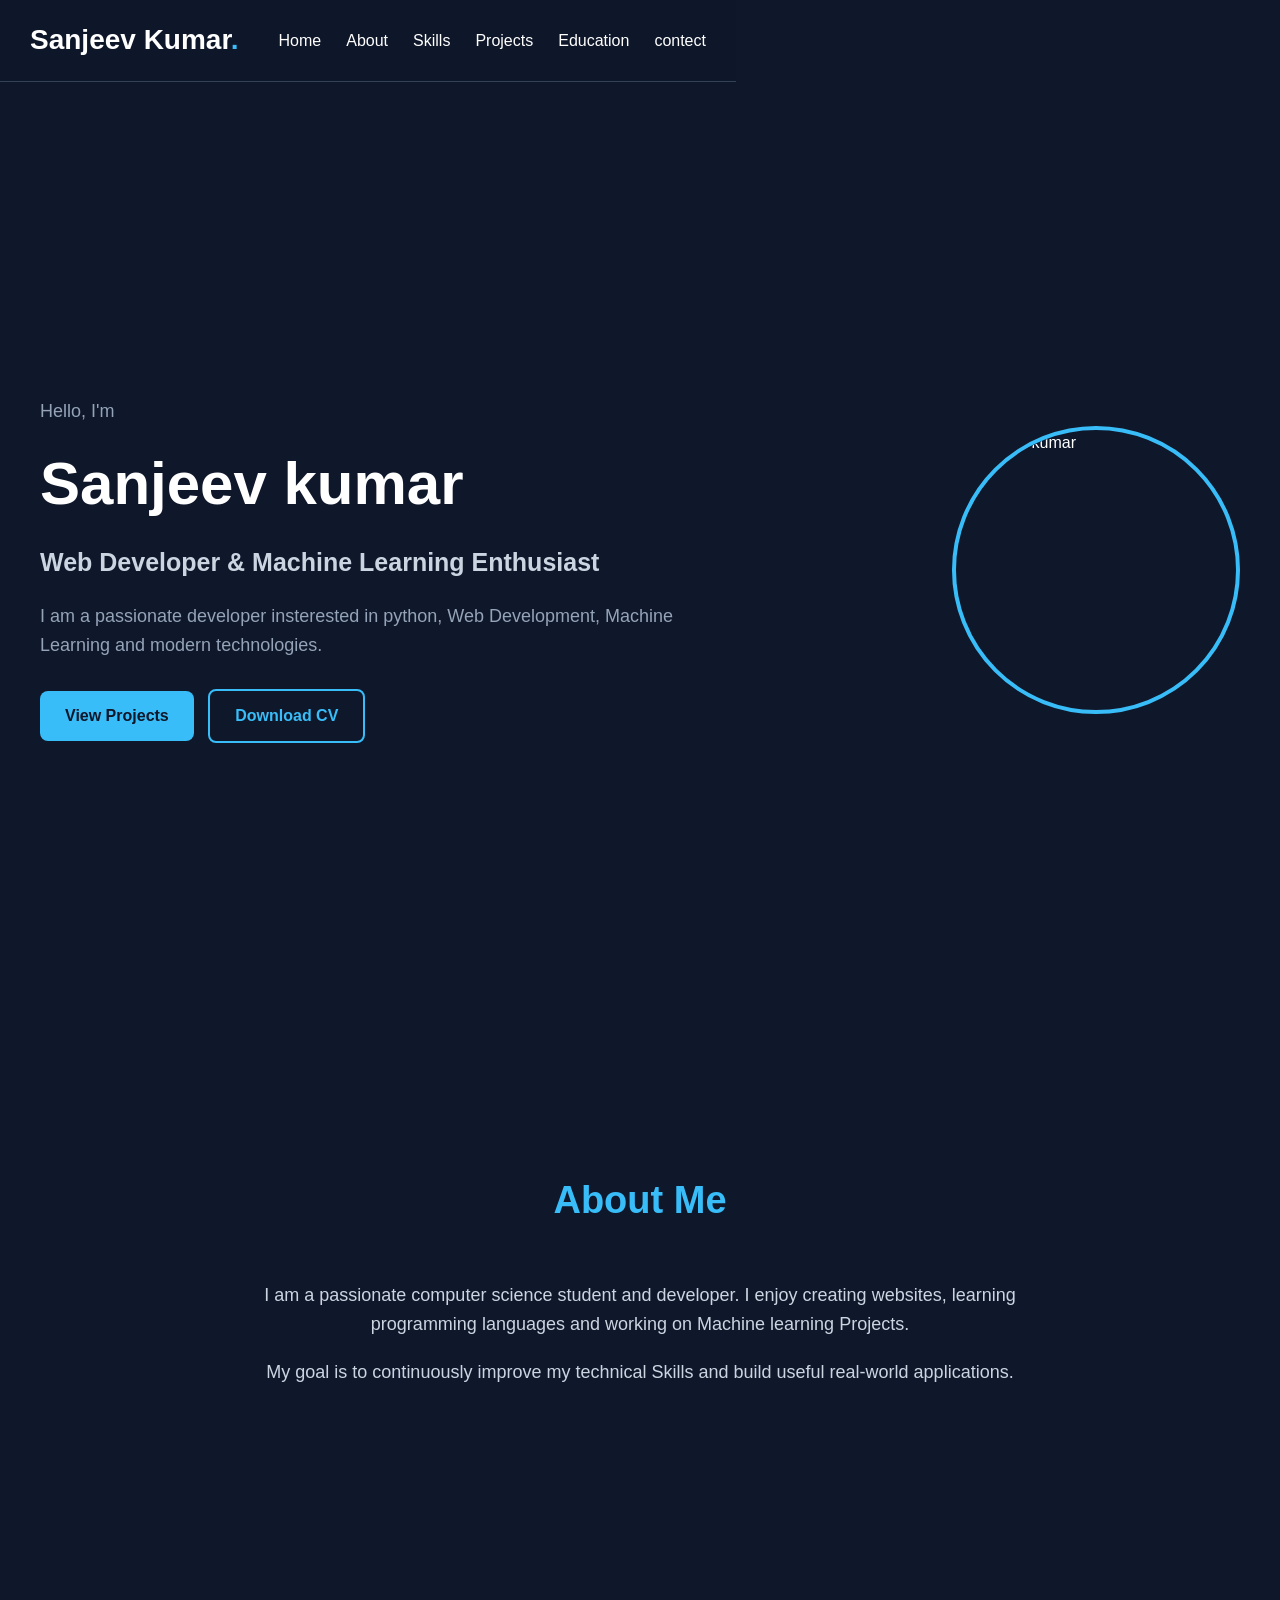
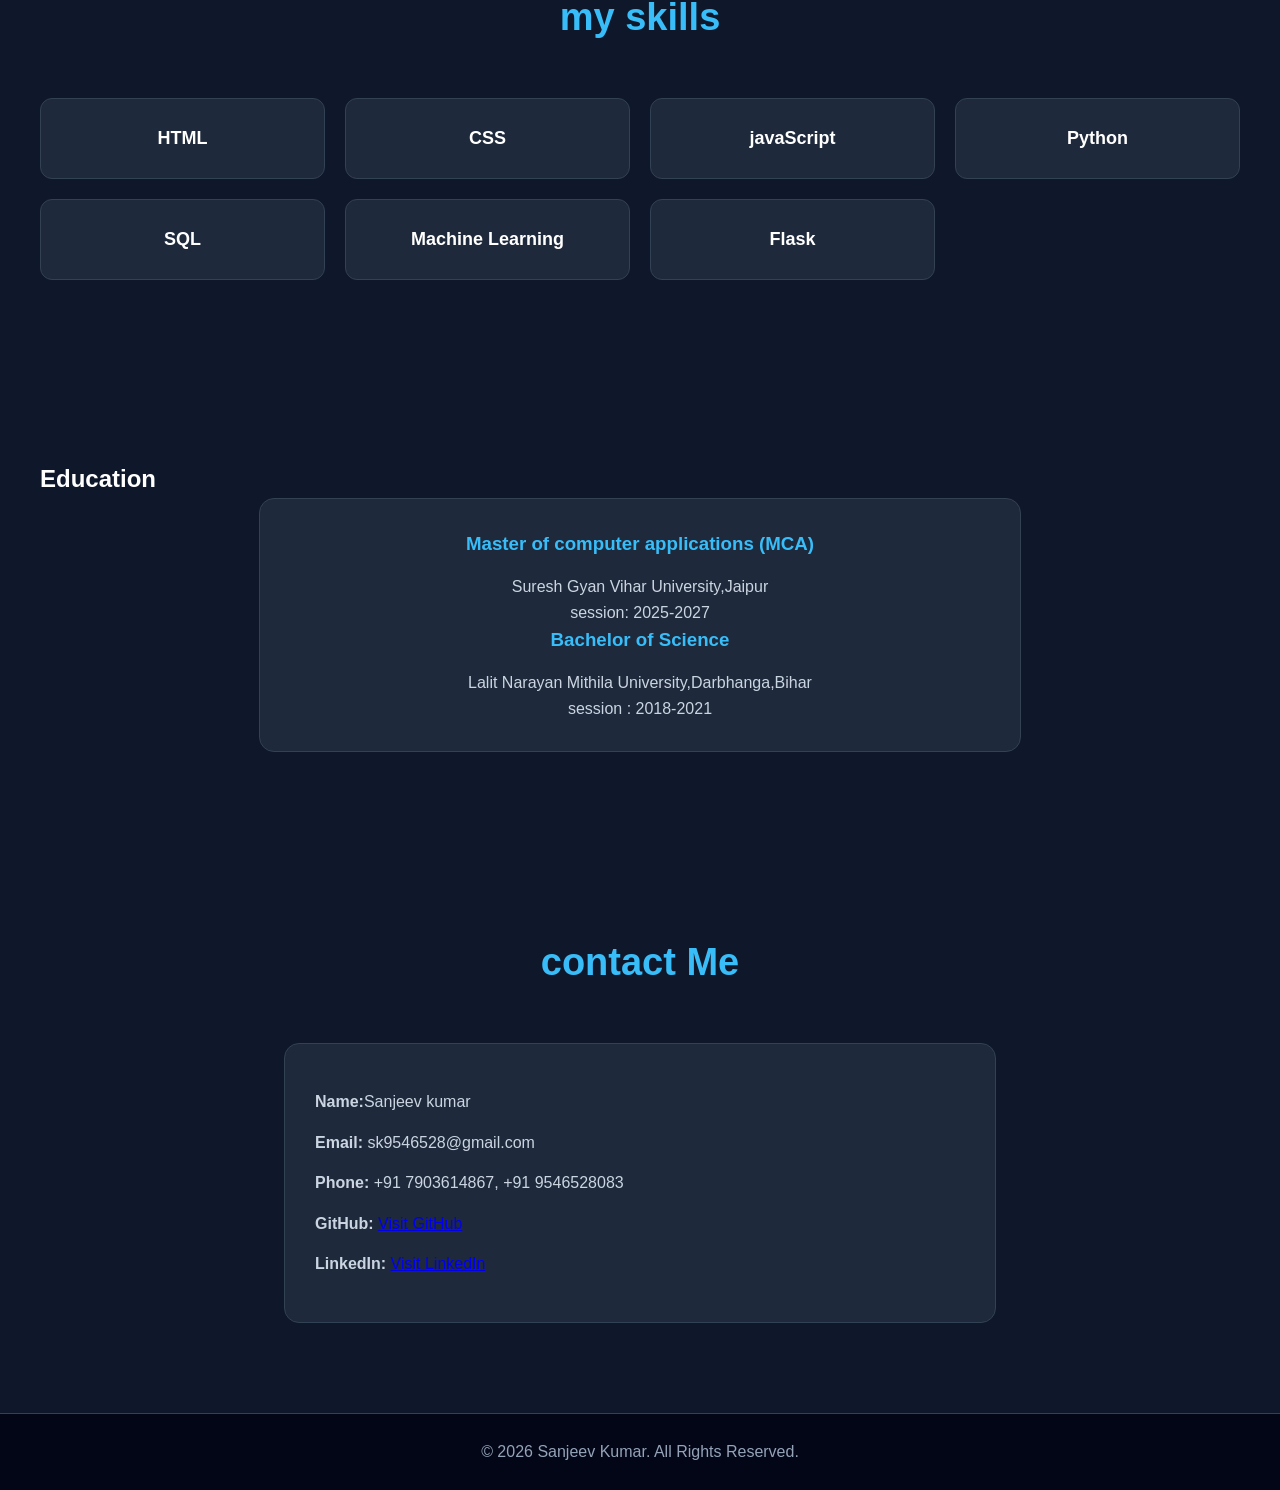
==== index.html @ c10f09c6 "Add files via upload" ====
<!DOCTYPE html>
<html lang="en">
    <head>
        <meta charset="UTF-8">
        <meta name="viewport" content="width=device-width,initial-scale=1.0">

        <title>sanjeev kumar | portfolio</title>

        <link rel="stylesheet" href="style.css">
    </head>

    <body>

        <!--navbar-->
        <header>
            <nav class="navbar">
                <h2 class="logo">Sanjeev Kumar<span>.</span></h2>

                <ul class="nav-links">
                 <li><a href="#home">Home</a></li>  
                <li><a href="#about">About</a></li>
                <li><a href="#skills">Skills</a></li>
                <li><a href="#projects">Projects</a></li>
                <li><a href="#education">Education</a></li>
                <li><a href="#contect">contect</a></li>
                </ul>
            </nav>
        </header>


        <!--Home-->
        <section id="home" class="hero">
            <div class="hero-text">
                <p class="hello"> Hello, I'm</p>

                <h1>Sanjeev kumar</h1>

                <h2>Web Developer & Machine Learning Enthusiast </h2>

                <p>
                    I am a passionate developer insterested in python,
                    Web Development, Machine Learning and modern technologies.
                </p>

                <div class="buttons">
                    <a href="#projects" class="btn">View Projects</a>
                    <a href="resume/Resume.pdf"
                    class="btn secondary"
                    target="_blank">
                    Download CV
                </a>
                </div>
            </div>

            <div class="profile">
                <div class="profile-circle">
                    <img src="images\sanjeev kumar.jpg" alt="sanjeev kumar">
                </div>
            </div>


        </section>


        <!--About-->

        <section id="about">
            <h2 class="section-title">About Me</h2>

            <div class="about-content">

                <p>
                    I am a passionate computer science student and developer.
                    I enjoy creating websites, learning programming languages
                    and working on Machine learning Projects.
            
                </p>

                <p>
                    My goal is to continuously improve my technical Skills
                    and build useful real-world applications.
                </p>
            </div>
        </section>

        <!--skills-->
        <section id="skills">

            <h2 class="section-title"> my skills</h2>

            <div class="skills-container">
                <div class="skill">HTML</div>
                <div class="skill">CSS</div>
                <div class="skill">javaScript</div>
                <div class="skill">Python</div>
                <div class="skill">SQL</div>
                <div class="skill">Machine Learning</div>
                <div class="skill">Flask</div>
            </div>
        </section>

        <!--Education-->
        <section id="education">
            <h2 class="section-tittle">Education</h2>
            <div class="education-card">
                <h3>Master of computer applications (MCA)</h3>
                <p>
                    Suresh Gyan Vihar University,Jaipur
                </p>
                <p>
                    session: 2025-2027
                </p>
                <h3>Bachelor of Science</h3>
                <p>
                    Lalit Narayan Mithila University,Darbhanga,Bihar
                </p>
                <p>
                    session : 2018-2021
                </p>
            </div>
        </section>

        <!--contact-->
        <section id="contect">
            <h2 class="section-title">contact Me</h2>
            <div class="contact-box">
                <p><strong>Name:</strong>Sanjeev kumar</p>
                <p>
                    <strong>Email:</strong>
                    sk9546528@gmail.com
                </p>
                <p>
                    <strong>Phone:</strong>
                    +91 7903614867,
                    +91 9546528083
                </p>
                <p>
                    <strong>GitHub:</strong>
                    <a href="//github.com/sk9546528-star"
                        target="_blank">
                        Visit GitHub
                    </a>
                </p>
                <p>
                    <strong>LinkedIn:</strong>
                    <a href="https://www.linkedin.com/in/sanjeev-kumar-6636753a4?utm_source=share_via&utm_content=profile&utm_medium=member_android"
                        target="_blank">
                        Visit LinkedIn
                    </a>
                </p>
            </div>
        </section>

        <!--Footer-->
        <footer>
            <p>
             © 2026 Sanjeev Kumar. All Rights Reserved.   
            </p>
        </footer>

        <script src="script.js"></script>
    </body>
</html>
---- style.css ----
/*=====================
 RESET
====================*/

*{margin: 0;
padding: 0
box-sizing, border-box;
scroll-behavior: smooth;

}

body {
font-family: Arial, Helvetica, sans-serif;
background: #0f172a;
color: #ffffff;
line-height: 1.6;
}

/*navbar*/

header{
    position: fixed;
    top: 0;
    width: 100;
    background: rgba(15, 23, 42, 0.95);
    z-index: 1000;
    border-bottom: 1px solid #334155;
}

.navbar{
    max-width: 1200px;
    margin: auto;
    padding: 18px 30px;

    display: flex;
    justify-content: space-between;
    align-items: center;
}

.logo{
    font-size: 28px;
    color: #ffffff;
}

.logo span{
    color: #38bdf8;
}

.nav-links{
    display: flex;
    list-style: none;
    gap: 25px;
}

.nav-links a{
    color: #ffffff;
    text-decoration: none;
    font-size: 16px;
    transition: 0.3s;
}

.nav-links a:hover{
    color: #38bdf8;
}

/*HERO*/

.hero{
    min-height: 100vh;
    max-width: 1200px;
    margin: auto;
    padding: 120px 30px 60px;

    display: flex;
    justify-content: space-between;
    align-items: center;
    gap: 50px;
}

.hero-text{
    max-width: 650px;

}

.hello{
    color: #38bdf8;
    font-size: 20px;
    margin-bottom: 10px;

}

.hero h1{
    font-size: 60px;
    margin-bottom: 10px;
}

.hero h2{
    color: #cbd5e1;
    font-size: 25px;
    margin-bottom: 20px;
}

.hero p{
    color: #94a3b8;
    font-size: 18px;
}

.buttons{
    margin-top: 30px;
}

.btn{
    display: inline-block;
    padding: 12px 25px;
    margin-right: 10px;

    background: #38bdf8;
    color: #0f172a;

    text-decoration: none;
    border-radius: 8px;
    font-weight: bold;

    transition: #7dd3fc;
}

.btn:hover{
    transform: translateY(-3px);
    background: #7dd3fc;
}

.btn.secondary{
    background: transparent;
    color: #38bdf8;
    border: 2px solid #38bdf8;
}

/* PROFILE*/

.profile-circle{
    width: 280px;
    height: 280px;
    border-radius: 50%;
    overflow: hidden;
    display: flex;
    justify-content: center;
    align-items: center;
    border: 4px solid #38bdf8;
    
}

.profile-circle img {
    width: 100%;
    height: 100%;
    object-fit: cover;
    object-position: center 30% 50%;
    border-radius: 50%;
    display: block;
}


/* SECTION*/

section{
    max-width: 1200px;
    margin: auto;
    padding: 90px 30px;
}
.section-title{
    text-align: center;
    font-size: 38px;
    margin-bottom: 50px;
    color: #38bdf8;
}

/* ABOUT */


.about-content{
    max-width: 800px;
    margin: auto;
    text-align: center;
}

.about-content p {
    color: #cbd5e1;
    font-size: 18px;
    margin-bottom: 20px;
}

/*   SKILLS   */

.skills-container {
    display: grid;
    grid-template-columns: repeat(4, 1fr);
    gap: 20px;
}

.skill{
    padding: 25px;
    text-align: center;

    background: #1e293b;
    border: 1px solid #334155;
    border-radius: 12px;

    font-size: 18px;
    font-weight: bold;

    transition: 0.3s;
}

.skill:hover{
    transform: translateY(-5px);
    border-color: #38bdf8;
}

/*  PROJECTS  */

.projects-container{
    display: grid;
    grid-template-columns: repeat(3, 1fr);
    gap: 25px;

}

.project-card{
    background: #1e293b;
    padding: 30px;

    border-radius: 15px;
    border: 1px solid #334155;

    transition: 0.3s;

}

.project-card:hover{
    transform: translateY(-8px);
    border-color: #38bdf8;

}

.project-card p{
    color: #cbd5e1;
    margin-bottom: 20px;

}

.project-card span {
    display: inline-block;
    background: #0f172a;
    color: #38bdf8;

    padding: 5px 10px;
    margin: 3px;

    border-radius: 5px;
    font-size: 13px;

}

/*  EDUCATION  */

.education-card {
    max-width: 700px;
    margin: auto;

    background: #1e293b;
    padding: 30px;

    border-radius: 15px;
    border: 1px solid #334155;

    text-align: center;
}

.education-card h3 {
    color: #38bdf8;
    margin-bottom: 15px;

}

.education-card p {
    color: #cbd5e1;
}

/*  CONTACT   */

.contact-box{
    max-width: 650px;
    margin: auto;

    background: #1e293b;
    padding: 30px;

    border-radius: 15px;
    border: 30px;

    border-radius: 15px;
    border: 1px solid #334155;
}

.contact-box p {
    margin: 15px 0;
    color: #cbd5e1;

}

/*  FOOTER  */
footer {
    text-align: center;
    padding: 25px;

    background: #020617;
    color: #94a3b8;

    border-top: 1px solid #334155;

}

/* MOBILE RESPONSIVE  */

@media (max-width: 900px) {
    .nav-links {
        gap: 12px;
    }
    .hero{
        flex-direction: column;
        text-align: center;
        padding-top: 150px;

    }

    .hero h1{
        font-size: 45px;
    }
    .hero h2 {
        font-size: 21px;
    }
    .skills-container{
        grid-template-columns: 1fr;
    }
}

@media(max-width:600px){
    .navbar{
        flex-direction: column;
        gap: 15px;

    }

    .nav-links{
        flex-wrap: wrap;
        justify-content: center;
        gap: 12px;

    }

    .hero {
        padding-top: 180px;

    }
    .hero h1 {
        font-size: 38px;

    }
    .hero h2 {
        font-size: 18px;
    }
    .hero p {
        font-size: 16px;
    }
    .profile-circle {
        width: 200px;
        height: 200px;

    }

    .profile-circle span {
        font-size: 60px;
    }
    .skills-container {
        grid-template-columns: 1fr;
    }
    section {
        padding: 70px 20px;
    }
    .section-title{
        font-size: 32px;

    }
    .btn {
        margin-bottom: 10px;
    }
}
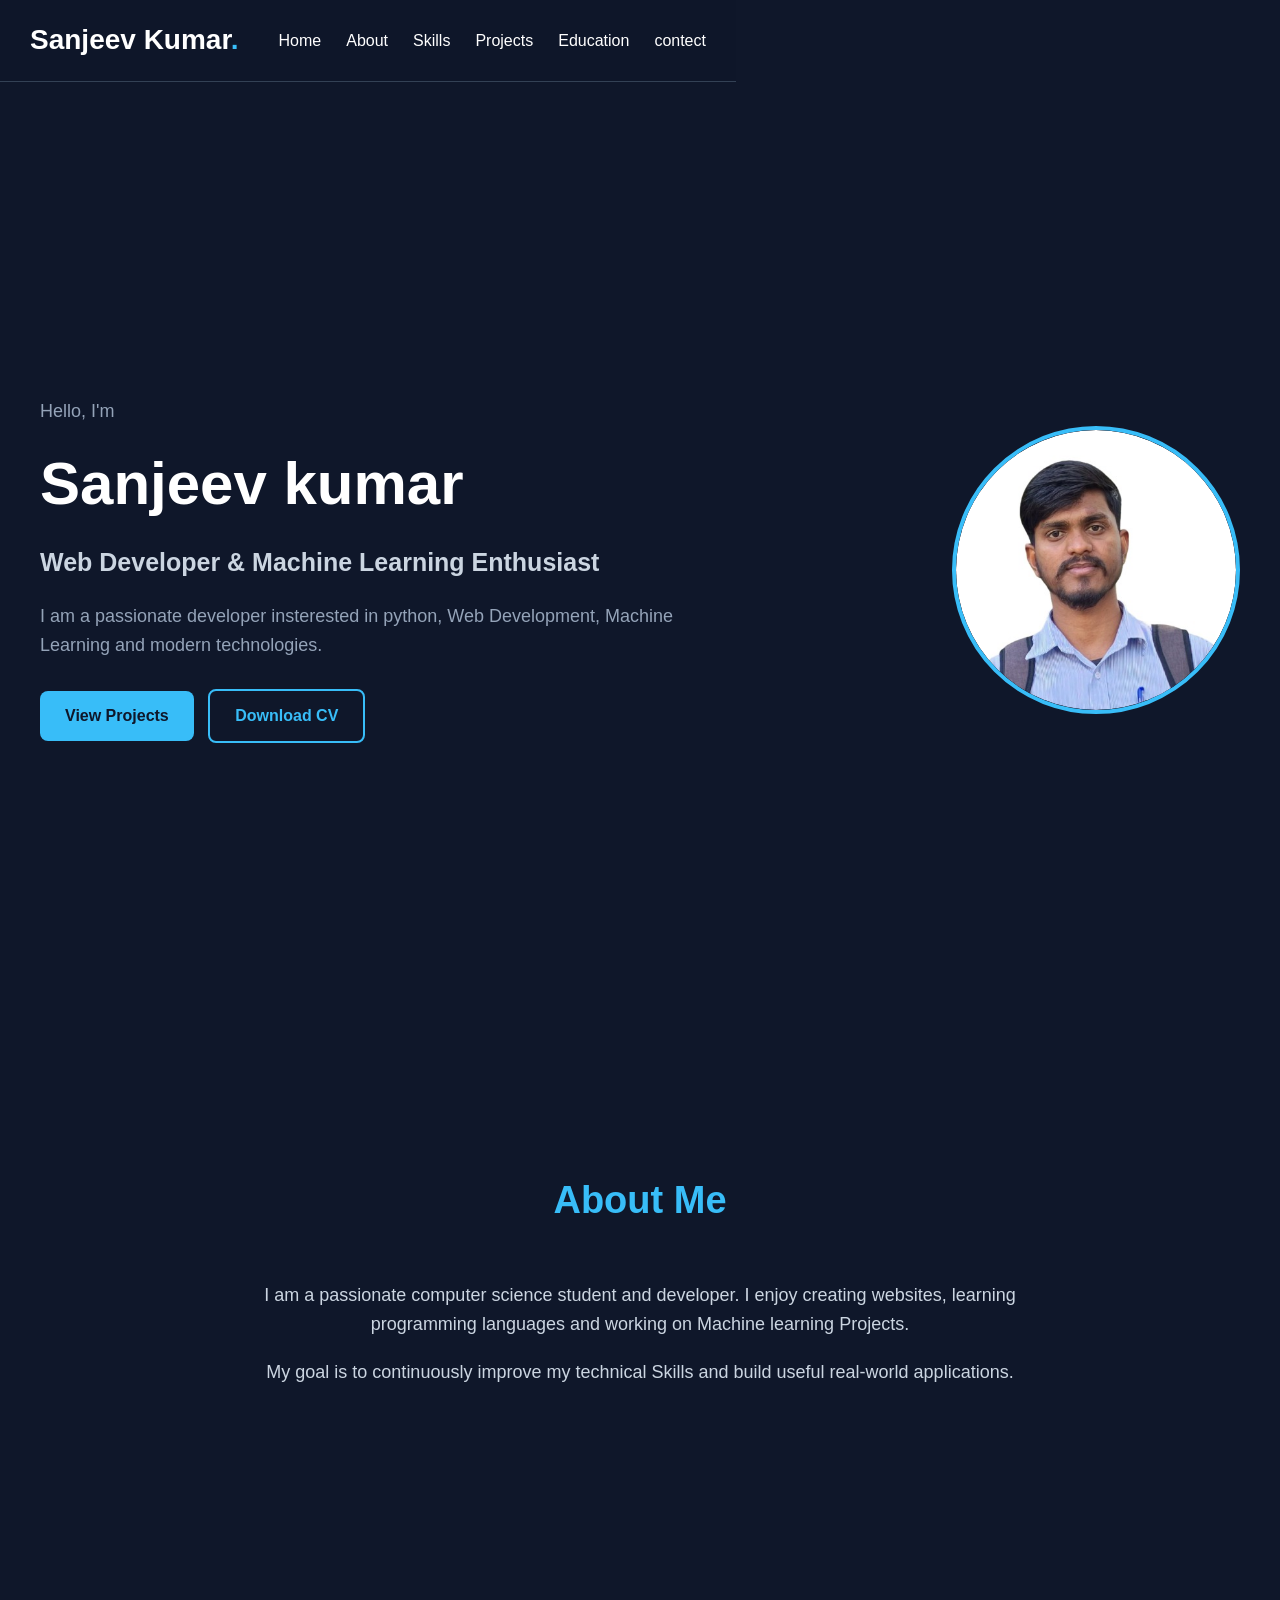
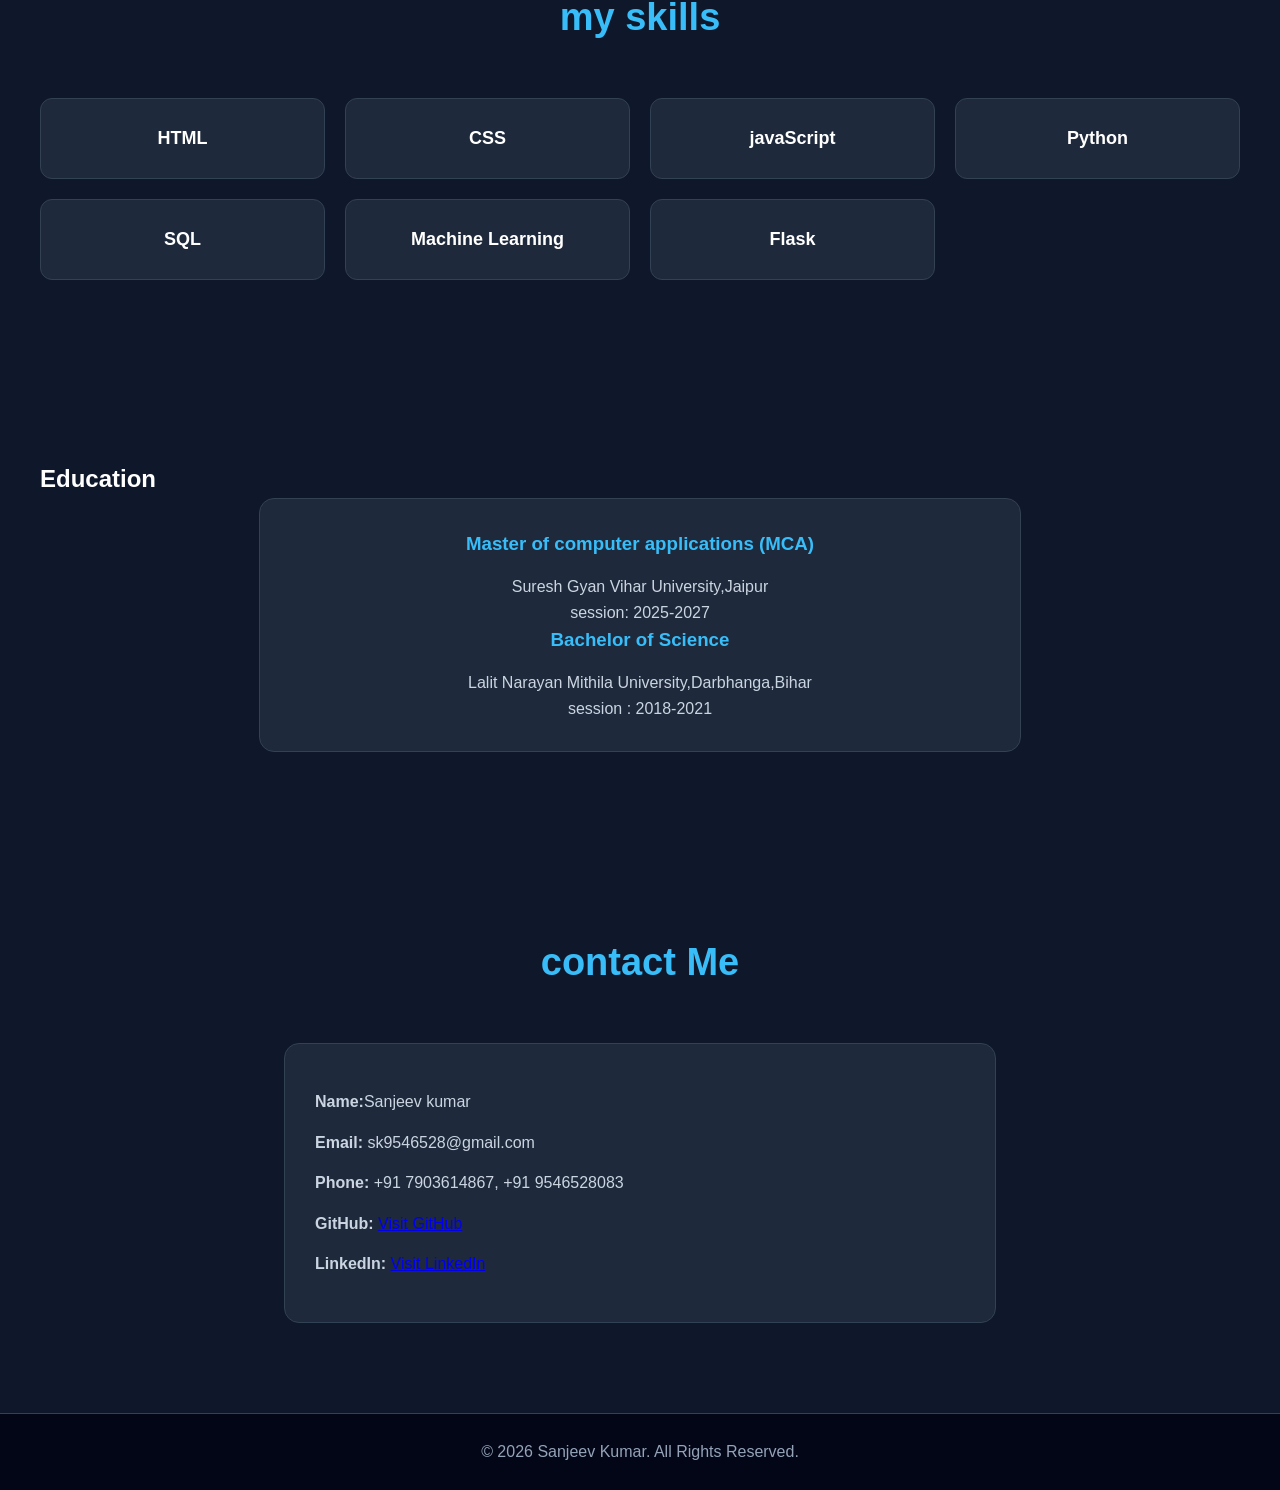
==== commit 43bcdcb9: "Fix HTML formatting and correct typos" ====
--- a/index.html
+++ b/index.html
@@ -44,7 +44,7 @@
 
                 <div class="buttons">
                     <a href="#projects" class="btn">View Projects</a>
-                    <a href="resume/Resume.pdf"
+                    <a href="Resume.pdf"
                     class="btn secondary"
                     target="_blank">
                     Download CV
@@ -54,7 +54,7 @@
 
             <div class="profile">
                 <div class="profile-circle">
-                    <img src="images\sanjeev kumar.jpg" alt="sanjeev kumar">
+                    <img src="sanjeev kumar.jpg" alt="sanjeev kumar">
                 </div>
             </div>
 
@@ -160,4 +160,4 @@
 
         <script src="script.js"></script>
     </body>
-</html>+</html>
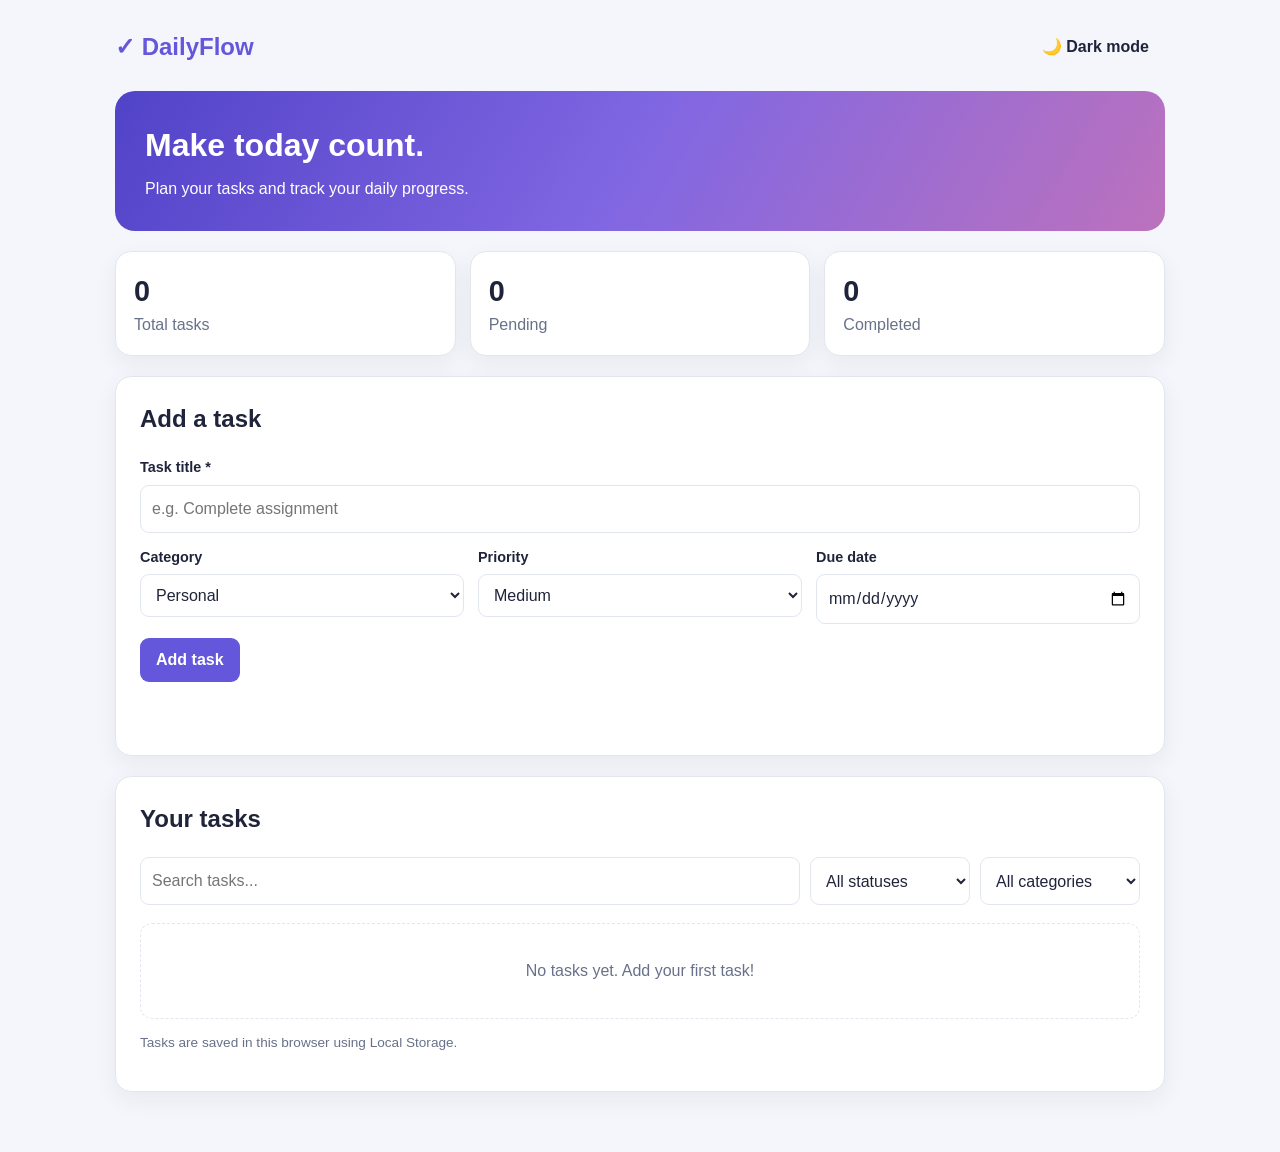
==== commit 3af83603: "Add files via upload" ====
--- a/index.html
+++ b/index.html
@@ -1,163 +1,726 @@
 <!DOCTYPE html>
 <html lang="en">
-    <head>
-        <meta charset="UTF-8">
-        <meta name="viewport" content="width=device-width,initial-scale=1.0">
-
-        <title>sanjeev kumar | portfolio</title>
-
-        <link rel="stylesheet" href="style.css">
-    </head>
-
-    <body>
-
-        <!--navbar-->
-        <header>
-            <nav class="navbar">
-                <h2 class="logo">Sanjeev Kumar<span>.</span></h2>
-
-                <ul class="nav-links">
-                 <li><a href="#home">Home</a></li>  
-                <li><a href="#about">About</a></li>
-                <li><a href="#skills">Skills</a></li>
-                <li><a href="#projects">Projects</a></li>
-                <li><a href="#education">Education</a></li>
-                <li><a href="#contect">contect</a></li>
-                </ul>
-            </nav>
+<head>
+    <meta charset="UTF-8">
+    <meta name="viewport" content="width=device-width, initial-scale=1.0">
+    <title>DailyFlow | Task Manager</title>
+
+    <style>
+        :root {
+            --bg: #f4f6fb;
+            --card: #ffffff;
+            --text: #20243a;
+            --muted: #687189;
+            --border: #e2e6ef;
+            --primary: #6557dc;
+        }
+
+        body.dark {
+            --bg: #111827;
+            --card: #202a3b;
+            --text: #f3f5ff;
+            --muted: #b5bfd0;
+            --border: #3a4558;
+            --primary: #a397ff;
+        }
+
+        * {
+            box-sizing: border-box;
+        }
+
+        body {
+            margin: 0;
+            background: var(--bg);
+            color: var(--text);
+            font-family: Arial, sans-serif;
+            line-height: 1.5;
+        }
+
+        button,
+        input,
+        select {
+            font: inherit;
+        }
+
+        button {
+            cursor: pointer;
+        }
+
+        .container {
+            width: min(1050px, calc(100% - 28px));
+            margin: auto;
+            padding: 25px 0 60px;
+        }
+
+        .topbar {
+            display: flex;
+            align-items: center;
+            justify-content: space-between;
+            gap: 12px;
+            margin-bottom: 22px;
+        }
+
+        .logo {
+            margin: 0;
+            font-size: 1.5rem;
+            color: var(--primary);
+        }
+
+        .hero {
+            padding: 30px;
+            border-radius: 20px;
+            color: white;
+            background: linear-gradient(120deg, #5143c8, #8167e2, #bc72bd);
+        }
+
+        .hero h1 {
+            margin: 0 0 8px;
+        }
+
+        .hero p {
+            margin: 0;
+        }
+
+        .stats {
+            display: grid;
+            grid-template-columns: repeat(3, 1fr);
+            gap: 14px;
+            margin: 20px 0;
+        }
+
+        .stat,
+        .panel {
+            background: var(--card);
+            border: 1px solid var(--border);
+            border-radius: 16px;
+            box-shadow: 0 8px 24px rgba(28, 34, 74, 0.06);
+        }
+
+        .stat {
+            padding: 18px;
+        }
+
+        .stat strong {
+            display: block;
+            font-size: 1.8rem;
+        }
+
+        .stat span,
+        .note,
+        .task-info {
+            color: var(--muted);
+        }
+
+        .panel {
+            padding: 24px;
+            margin-top: 20px;
+        }
+
+        .panel h2 {
+            margin-top: 0;
+        }
+
+        .form-grid {
+            display: grid;
+            grid-template-columns: repeat(3, 1fr);
+            gap: 14px;
+        }
+
+        .field {
+            display: flex;
+            flex-direction: column;
+            gap: 6px;
+        }
+
+        .field.full,
+        .form-buttons {
+            grid-column: 1 / -1;
+        }
+
+        label {
+            font-weight: bold;
+            font-size: 0.9rem;
+        }
+
+        input,
+        select {
+            width: 100%;
+            min-width: 0;
+            padding: 11px;
+            border: 1px solid var(--border);
+            border-radius: 9px;
+            background: var(--card);
+            color: var(--text);
+        }
+
+        .form-buttons,
+        .task-buttons {
+            display: flex;
+            gap: 9px;
+        }
+
+        .btn {
+            border: 0;
+            border-radius: 9px;
+            padding: 10px 16px;
+            font-weight: bold;
+        }
+
+        .btn-primary {
+            background: var(--primary);
+            color: white;
+        }
+
+        .btn-light {
+            background: var(--bg);
+            color: var(--text);
+        }
+
+        .btn-danger {
+            color: #d74760;
+        }
+
+        .filters {
+            display: grid;
+            grid-template-columns: 1fr 160px 160px;
+            gap: 10px;
+            margin-bottom: 18px;
+        }
+
+        .task-list {
+            display: grid;
+            gap: 12px;
+        }
+
+        .task {
+            display: flex;
+            align-items: flex-start;
+            gap: 12px;
+            padding: 16px;
+            border: 1px solid var(--border);
+            border-radius: 12px;
+        }
+
+        .task-checkbox {
+            width: 20px;
+            height: 20px;
+            margin-top: 3px;
+            accent-color: var(--primary);
+        }
+
+        .task-content {
+            flex: 1;
+            min-width: 0;
+        }
+
+        .task-content h3 {
+            margin: 0;
+            overflow-wrap: anywhere;
+        }
+
+        .task.completed h3 {
+            text-decoration: line-through;
+            color: var(--muted);
+        }
+
+        .task-info {
+            margin-top: 6px;
+            font-size: 0.85rem;
+        }
+
+        .task-buttons .btn {
+            padding: 7px 10px;
+            font-size: 0.85rem;
+        }
+
+        .empty {
+            padding: 35px;
+            border: 1px dashed var(--border);
+            border-radius: 12px;
+            color: var(--muted);
+            text-align: center;
+        }
+
+        .error {
+            min-height: 20px;
+            color: #d74760;
+            font-size: 0.9rem;
+        }
+
+        .note {
+            font-size: 0.85rem;
+        }
+
+        @media (max-width: 650px) {
+            .form-grid {
+                grid-template-columns: 1fr;
+            }
+
+            .filters {
+                grid-template-columns: 1fr 1fr;
+            }
+
+            .filters input {
+                grid-column: 1 / -1;
+            }
+
+            .stat {
+                padding: 11px;
+            }
+
+            .stat strong {
+                font-size: 1.3rem;
+            }
+
+            .stat span {
+                font-size: 0.75rem;
+            }
+
+            .panel {
+                padding: 16px;
+            }
+
+            .task {
+                flex-wrap: wrap;
+            }
+
+            .task-buttons {
+                margin-left: 32px;
+            }
+        }
+    </style>
+</head>
+
+<body>
+    <main class="container">
+        <header class="topbar">
+            <h1 class="logo">✓ DailyFlow</h1>
+            <button id="themeButton" class="btn btn-light" type="button">
+                🌙 Dark mode
+            </button>
         </header>
 
-
-        <!--Home-->
-        <section id="home" class="hero">
-            <div class="hero-text">
-                <p class="hello"> Hello, I'm</p>
-
-                <h1>Sanjeev kumar</h1>
-
-                <h2>Web Developer & Machine Learning Enthusiast </h2>
-
-                <p>
-                    I am a passionate developer insterested in python,
-                    Web Development, Machine Learning and modern technologies.
-                </p>
-
-                <div class="buttons">
-                    <a href="#projects" class="btn">View Projects</a>
-                    <a href="Resume.pdf"
-                    class="btn secondary"
-                    target="_blank">
-                    Download CV
-                </a>
+        <div class="hero">
+            <h1>Make today count.</h1>
+            <p>Plan your tasks and track your daily progress.</p>
+        </div>
+
+        <div class="stats">
+            <div class="stat">
+                <strong id="totalCount">0</strong>
+                <span>Total tasks</span>
+            </div>
+            <div class="stat">
+                <strong id="pendingCount">0</strong>
+                <span>Pending</span>
+            </div>
+            <div class="stat">
+                <strong id="completedCount">0</strong>
+                <span>Completed</span>
+            </div>
+        </div>
+
+        <section class="panel">
+            <h2 id="formHeading">Add a task</h2>
+
+            <form id="taskForm">
+                <div class="form-grid">
+                    <div class="field full">
+                        <label for="taskTitle">Task title *</label>
+                        <input
+                            id="taskTitle"
+                            type="text"
+                            maxlength="120"
+                            placeholder="e.g. Complete assignment"
+                            required
+                        >
+                    </div>
+
+                    <div class="field">
+                        <label for="taskCategory">Category</label>
+                        <select id="taskCategory">
+                            <option>Personal</option>
+                            <option>Study</option>
+                            <option>Work</option>
+                            <option>Other</option>
+                        </select>
+                    </div>
+
+                    <div class="field">
+                        <label for="taskPriority">Priority</label>
+                        <select id="taskPriority">
+                            <option>Medium</option>
+                            <option>Low</option>
+                            <option>High</option>
+                        </select>
+                    </div>
+
+                    <div class="field">
+                        <label for="taskDate">Due date</label>
+                        <input id="taskDate" type="date">
+                    </div>
+
+                    <div class="form-buttons">
+                        <button
+                            id="saveButton"
+                            class="btn btn-primary"
+                            type="submit"
+                        >
+                            Add task
+                        </button>
+
+                        <button
+                            id="cancelButton"
+                            class="btn btn-light"
+                            type="button"
+                            hidden
+                        >
+                            Cancel edit
+                        </button>
+                    </div>
                 </div>
+
+                <p id="errorMessage" class="error" role="alert"></p>
+            </form>
+        </section>
+
+        <section class="panel">
+            <h2>Your tasks</h2>
+
+            <div class="filters">
+                <input
+                    id="searchInput"
+                    type="search"
+                    placeholder="Search tasks..."
+                    aria-label="Search tasks"
+                >
+
+                <select id="statusFilter" aria-label="Filter by status">
+                    <option value="all">All statuses</option>
+                    <option value="pending">Pending</option>
+                    <option value="completed">Completed</option>
+                </select>
+
+                <select id="categoryFilter" aria-label="Filter by category">
+                    <option value="all">All categories</option>
+                    <option>Personal</option>
+                    <option>Study</option>
+                    <option>Work</option>
+                    <option>Other</option>
+                </select>
             </div>
 
-            <div class="profile">
-                <div class="profile-circle">
-                    <img src="sanjeev kumar.jpg" alt="sanjeev kumar">
-                </div>
-            </div>
-
-
+            <div id="taskList" class="task-list"></div>
+
+            <p class="note">
+                Tasks are saved in this browser using Local Storage.
+            </p>
         </section>
-
-
-        <!--About-->
-
-        <section id="about">
-            <h2 class="section-title">About Me</h2>
-
-            <div class="about-content">
-
-                <p>
-                    I am a passionate computer science student and developer.
-                    I enjoy creating websites, learning programming languages
-                    and working on Machine learning Projects.
-            
-                </p>
-
-                <p>
-                    My goal is to continuously improve my technical Skills
-                    and build useful real-world applications.
-                </p>
-            </div>
-        </section>
-
-        <!--skills-->
-        <section id="skills">
-
-            <h2 class="section-title"> my skills</h2>
-
-            <div class="skills-container">
-                <div class="skill">HTML</div>
-                <div class="skill">CSS</div>
-                <div class="skill">javaScript</div>
-                <div class="skill">Python</div>
-                <div class="skill">SQL</div>
-                <div class="skill">Machine Learning</div>
-                <div class="skill">Flask</div>
-            </div>
-        </section>
-
-        <!--Education-->
-        <section id="education">
-            <h2 class="section-tittle">Education</h2>
-            <div class="education-card">
-                <h3>Master of computer applications (MCA)</h3>
-                <p>
-                    Suresh Gyan Vihar University,Jaipur
-                </p>
-                <p>
-                    session: 2025-2027
-                </p>
-                <h3>Bachelor of Science</h3>
-                <p>
-                    Lalit Narayan Mithila University,Darbhanga,Bihar
-                </p>
-                <p>
-                    session : 2018-2021
-                </p>
-            </div>
-        </section>
-
-        <!--contact-->
-        <section id="contect">
-            <h2 class="section-title">contact Me</h2>
-            <div class="contact-box">
-                <p><strong>Name:</strong>Sanjeev kumar</p>
-                <p>
-                    <strong>Email:</strong>
-                    sk9546528@gmail.com
-                </p>
-                <p>
-                    <strong>Phone:</strong>
-                    +91 7903614867,
-                    +91 9546528083
-                </p>
-                <p>
-                    <strong>GitHub:</strong>
-                    <a href="//github.com/sk9546528-star"
-                        target="_blank">
-                        Visit GitHub
-                    </a>
-                </p>
-                <p>
-                    <strong>LinkedIn:</strong>
-                    <a href="https://www.linkedin.com/in/sanjeev-kumar-6636753a4?utm_source=share_via&utm_content=profile&utm_medium=member_android"
-                        target="_blank">
-                        Visit LinkedIn
-                    </a>
-                </p>
-            </div>
-        </section>
-
-        <!--Footer-->
-        <footer>
-            <p>
-             © 2026 Sanjeev Kumar. All Rights Reserved.   
-            </p>
-        </footer>
-
-        <script src="script.js"></script>
-    </body>
-</html>
+    </main>
+
+    <script>
+        const STORAGE_KEY = "dailyflow_tasks";
+        const THEME_KEY = "dailyflow_theme";
+
+        const taskForm = document.getElementById("taskForm");
+        const taskList = document.getElementById("taskList");
+        const errorMessage = document.getElementById("errorMessage");
+
+        let tasks = [];
+        let editingId = null;
+
+        try {
+            const savedTasks = JSON.parse(
+                localStorage.getItem(STORAGE_KEY) || "[]"
+            );
+
+            if (Array.isArray(savedTasks)) {
+                tasks = savedTasks;
+            }
+        } catch (error) {
+            tasks = [];
+        }
+
+        function saveTasks() {
+            try {
+                localStorage.setItem(STORAGE_KEY, JSON.stringify(tasks));
+                return true;
+            } catch (error) {
+                errorMessage.textContent =
+                    "Tasks save nahi ho paaye. Browser storage check karein.";
+                return false;
+            }
+        }
+
+        function resetForm() {
+            taskForm.reset();
+            editingId = null;
+
+            document.getElementById("formHeading").textContent =
+                "Add a task";
+            document.getElementById("saveButton").textContent =
+                "Add task";
+            document.getElementById("cancelButton").hidden = true;
+            errorMessage.textContent = "";
+        }
+
+        function renderTasks() {
+            const completed = tasks.filter(
+                task => task.completed
+            ).length;
+
+            document.getElementById("totalCount").textContent =
+                tasks.length;
+            document.getElementById("completedCount").textContent =
+                completed;
+            document.getElementById("pendingCount").textContent =
+                tasks.length - completed;
+
+            const search = document.getElementById("searchInput")
+                .value.trim().toLowerCase();
+
+            const status = document.getElementById("statusFilter").value;
+            const category = document.getElementById("categoryFilter").value;
+
+            const visibleTasks = tasks.filter(task => {
+                const matchesSearch = task.title
+                    .toLowerCase()
+                    .includes(search);
+
+                const matchesStatus =
+                    status === "all" ||
+                    (status === "completed" && task.completed) ||
+                    (status === "pending" && !task.completed);
+
+                const matchesCategory =
+                    category === "all" ||
+                    category === task.category;
+
+                return matchesSearch &&
+                    matchesStatus &&
+                    matchesCategory;
+            });
+
+            taskList.replaceChildren();
+
+            if (visibleTasks.length === 0) {
+                const empty = document.createElement("div");
+                empty.className = "empty";
+
+                empty.textContent = tasks.length === 0
+                    ? "No tasks yet. Add your first task!"
+                    : "No tasks match your search or filters.";
+
+                taskList.appendChild(empty);
+                return;
+            }
+
+            visibleTasks.forEach(task => {
+                const row = document.createElement("article");
+                row.className = task.completed
+                    ? "task completed"
+                    : "task";
+
+                const checkbox = document.createElement("input");
+                checkbox.type = "checkbox";
+                checkbox.className = "task-checkbox";
+                checkbox.checked = task.completed;
+                checkbox.setAttribute(
+                    "aria-label",
+                    "Toggle completion: " + task.title
+                );
+
+                checkbox.addEventListener("change", () => {
+                    const oldValue = task.completed;
+                    task.completed = checkbox.checked;
+
+                    if (!saveTasks()) {
+                        task.completed = oldValue;
+                    }
+
+                    renderTasks();
+                });
+
+                const content = document.createElement("div");
+                content.className = "task-content";
+
+                const title = document.createElement("h3");
+                title.textContent = task.title;
+
+                const info = document.createElement("div");
+                info.className = "task-info";
+                info.textContent =
+                    task.category +
+                    " • " +
+                    task.priority +
+                    " priority" +
+                    (task.date ? " • Due " + task.date : "");
+
+                content.append(title, info);
+
+                const buttons = document.createElement("div");
+                buttons.className = "task-buttons";
+
+                const editButton = document.createElement("button");
+                editButton.type = "button";
+                editButton.className = "btn btn-light";
+                editButton.textContent = "Edit";
+                editButton.addEventListener("click", () => {
+                    startEdit(task.id);
+                });
+
+                const deleteButton = document.createElement("button");
+                deleteButton.type = "button";
+                deleteButton.className = "btn btn-light btn-danger";
+                deleteButton.textContent = "Delete";
+                deleteButton.addEventListener("click", () => {
+                    deleteTask(task.id);
+                });
+
+                buttons.append(editButton, deleteButton);
+                row.append(checkbox, content, buttons);
+                taskList.appendChild(row);
+            });
+        }
+
+        function startEdit(id) {
+            const task = tasks.find(item => item.id === id);
+            if (!task) return;
+
+            editingId = id;
+
+            document.getElementById("taskTitle").value = task.title;
+            document.getElementById("taskCategory").value = task.category;
+            document.getElementById("taskPriority").value = task.priority;
+            document.getElementById("taskDate").value = task.date;
+
+            document.getElementById("formHeading").textContent =
+                "Edit task";
+            document.getElementById("saveButton").textContent =
+                "Save changes";
+            document.getElementById("cancelButton").hidden = false;
+
+            document.getElementById("taskTitle").focus();
+            taskForm.scrollIntoView({
+                behavior: "smooth",
+                block: "center"
+            });
+        }
+
+        function deleteTask(id) {
+            const task = tasks.find(item => item.id === id);
+            if (!task) return;
+
+            if (!confirm(`Delete "${task.title}"?`)) return;
+
+            const previousTasks = tasks;
+            tasks = tasks.filter(item => item.id !== id);
+
+            if (!saveTasks()) {
+                tasks = previousTasks;
+            } else if (editingId === id) {
+                resetForm();
+            }
+
+            renderTasks();
+        }
+
+        taskForm.addEventListener("submit", event => {
+            event.preventDefault();
+
+            const title = document.getElementById("taskTitle")
+                .value.trim();
+
+            if (!title || title.length > 120) {
+                errorMessage.textContent =
+                    "Task title 1 se 120 characters ka hona chahiye.";
+                return;
+            }
+
+            const taskData = {
+                title: title,
+                category: document.getElementById(
+                    "taskCategory"
+                ).value,
+                priority: document.getElementById(
+                    "taskPriority"
+                ).value,
+                date: document.getElementById("taskDate").value
+            };
+
+            const previousTasks = tasks.map(task => ({ ...task }));
+
+            if (editingId !== null) {
+                const task = tasks.find(
+                    item => item.id === editingId
+                );
+
+                if (!task) {
+                    resetForm();
+                    return;
+                }
+
+                Object.assign(task, taskData);
+            } else {
+                tasks.unshift({
+                    id: Date.now().toString() +
+                        Math.random().toString(16),
+                    ...taskData,
+                    completed: false
+                });
+            }
+
+            if (!saveTasks()) {
+                tasks = previousTasks;
+                return;
+            }
+
+            resetForm();
+            renderTasks();
+        });
+
+        document.getElementById("cancelButton")
+            .addEventListener("click", resetForm);
+
+        document.getElementById("searchInput")
+            .addEventListener("input", renderTasks);
+
+        document.getElementById("statusFilter")
+            .addEventListener("change", renderTasks);
+
+        document.getElementById("categoryFilter")
+            .addEventListener("change", renderTasks);
+
+        const themeButton = document.getElementById("themeButton");
+
+        function setTheme(isDark) {
+            document.body.classList.toggle("dark", isDark);
+
+            themeButton.textContent = isDark
+                ? "☀️ Light mode"
+                : "🌙 Dark mode";
+
+            try {
+                localStorage.setItem(
+                    THEME_KEY,
+                    isDark ? "dark" : "light"
+                );
+            } catch (error) {
+                // App still works if browser storage is unavailable.
+            }
+        }
+
+        try {
+            setTheme(localStorage.getItem(THEME_KEY) === "dark");
+        } catch (error) {
+            setTheme(false);
+        }
+
+        themeButton.addEventListener("click", () => {
+            setTheme(!document.body.classList.contains("dark"));
+        });
+
+        renderTasks();
+    </script>
+</body>
+</html>
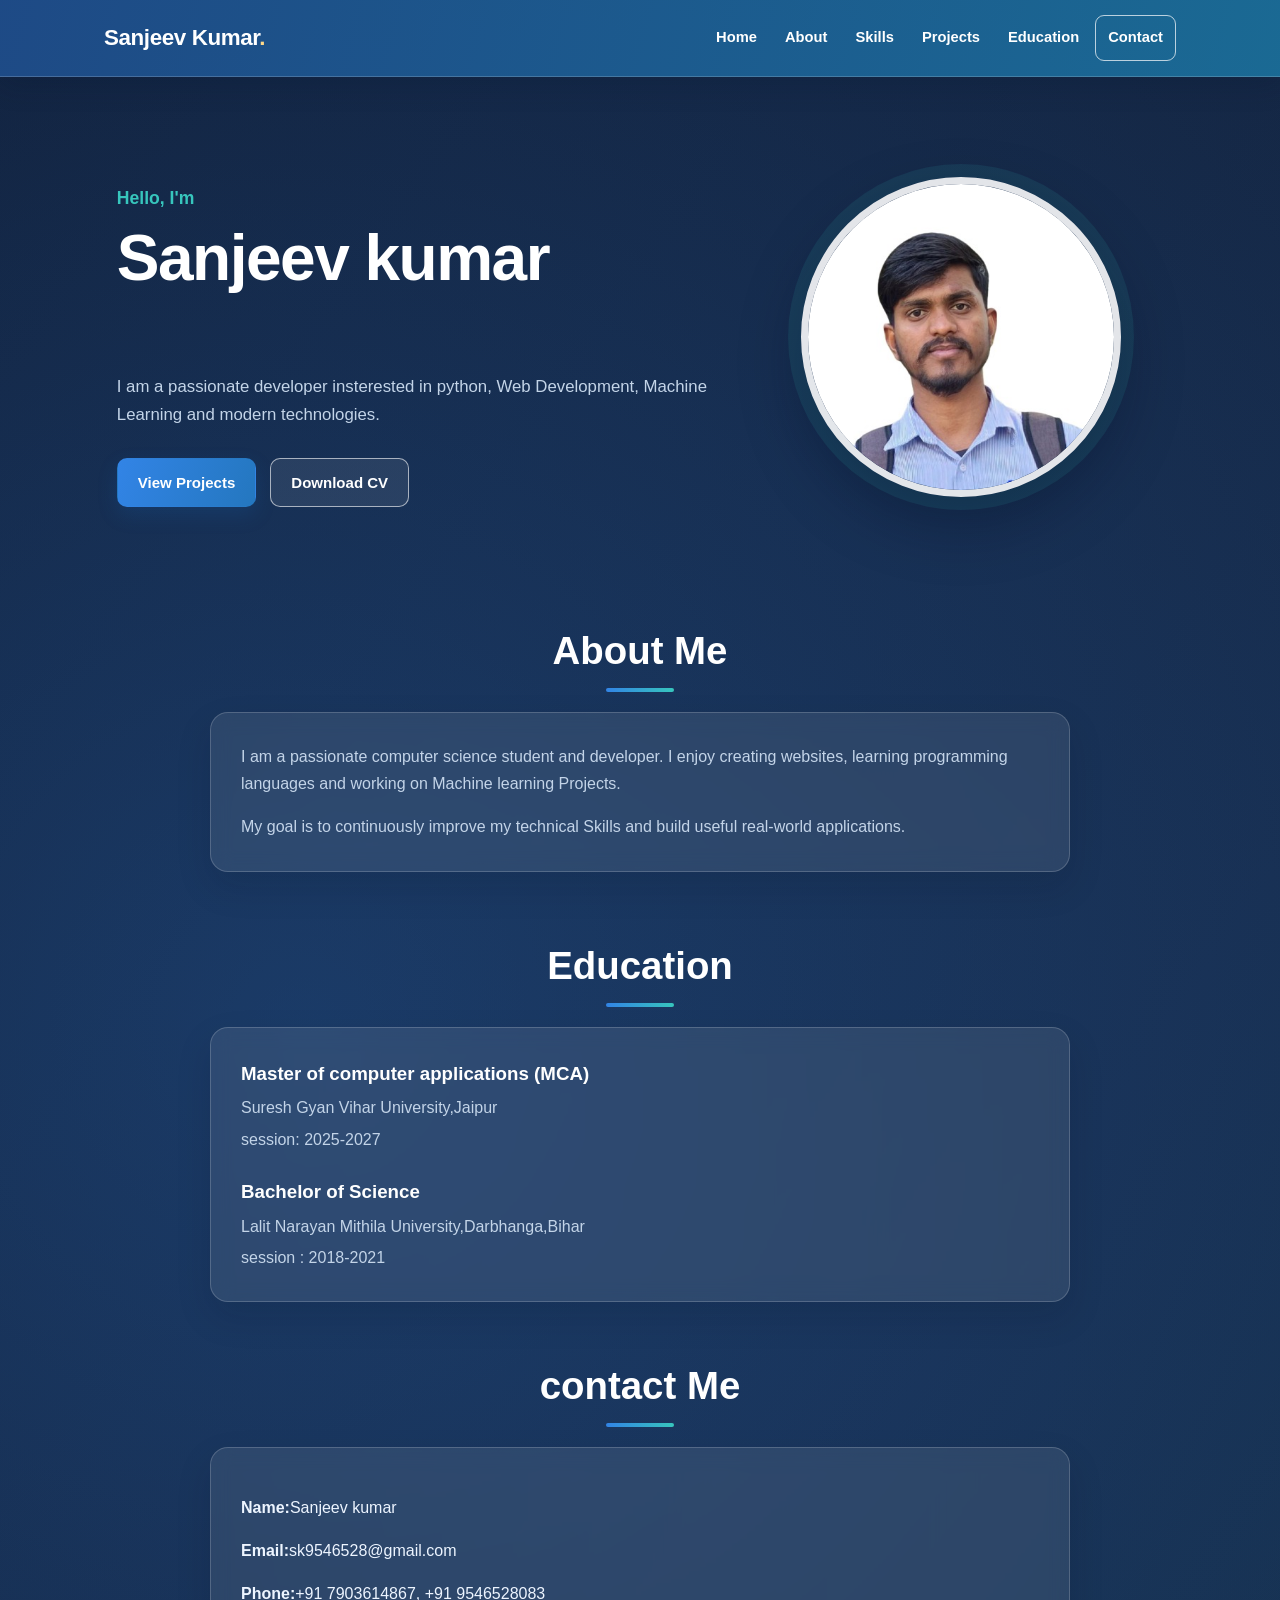
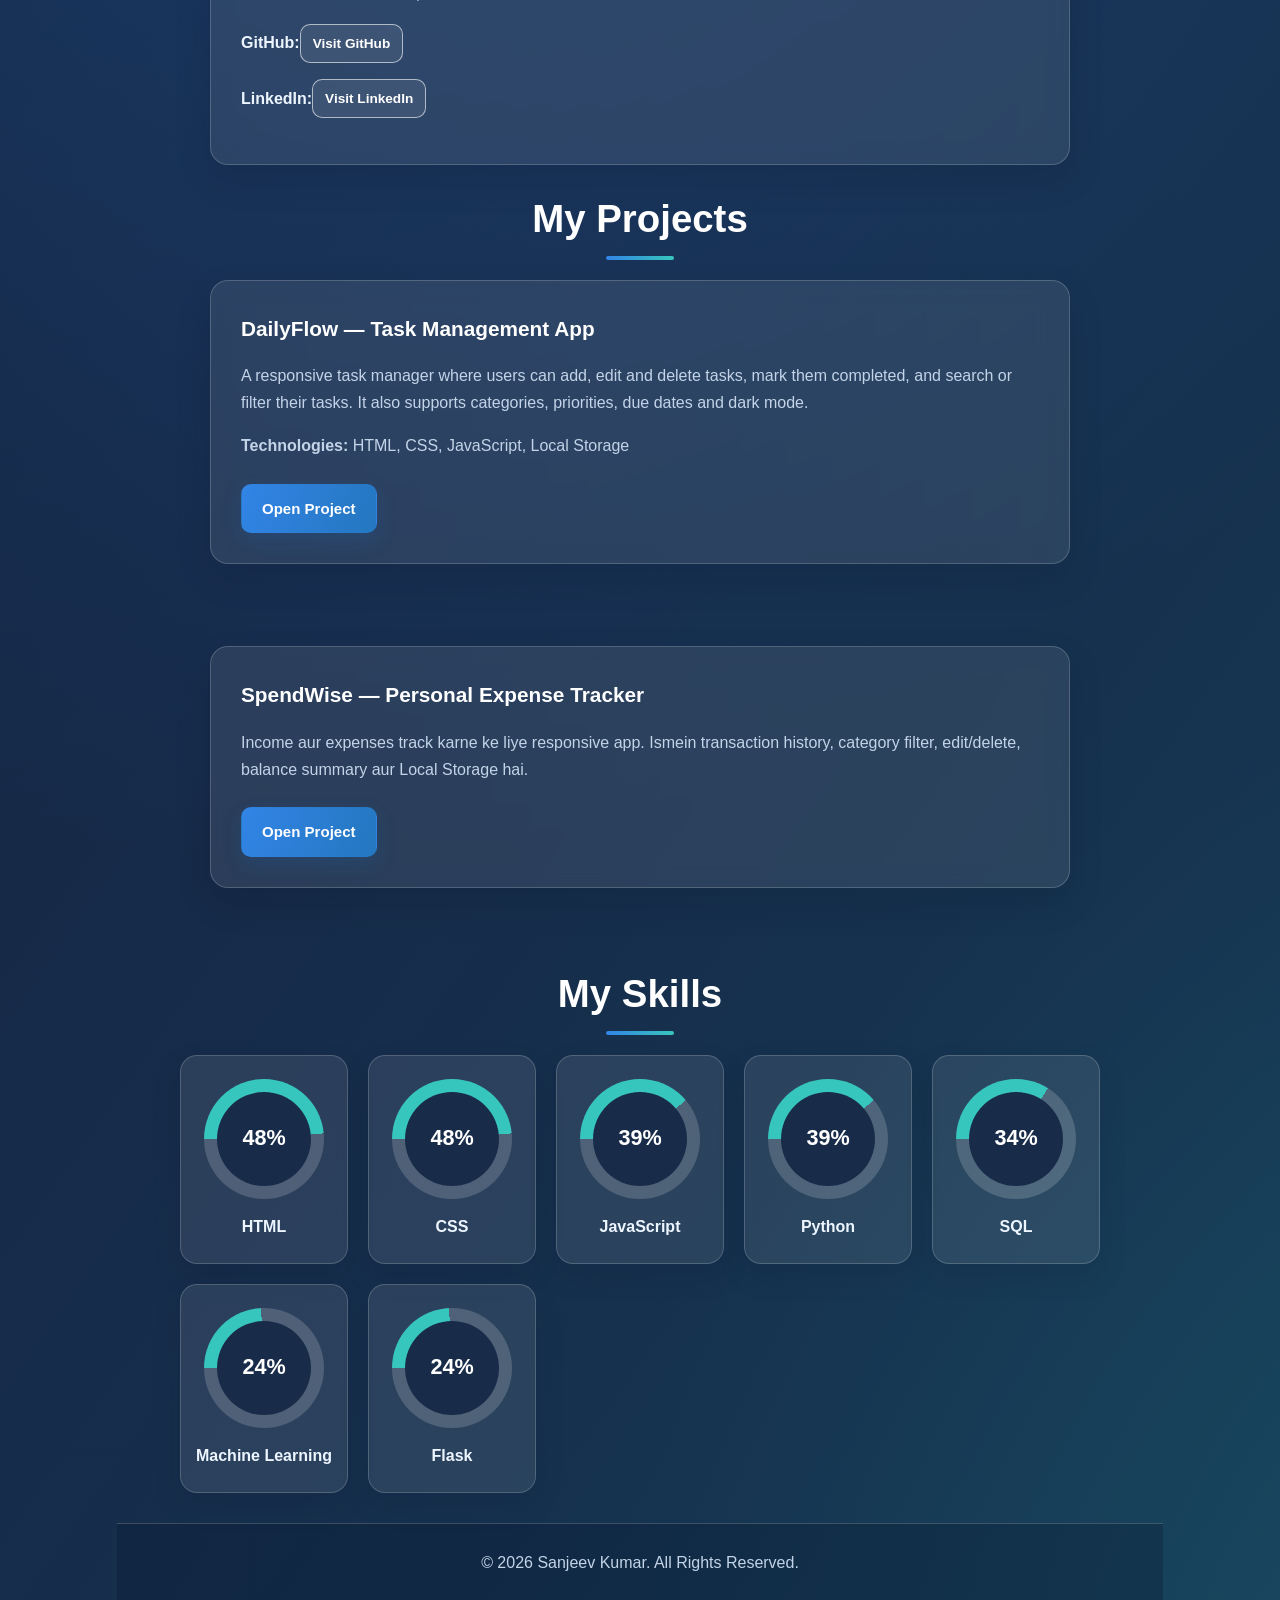
==== commit 23225a17: "Add files via upload" ====
--- a/index.html
+++ b/index.html
@@ -1,726 +1,231 @@
 <!DOCTYPE html>
 <html lang="en">
-<head>
-    <meta charset="UTF-8">
-    <meta name="viewport" content="width=device-width, initial-scale=1.0">
-    <title>DailyFlow | Task Manager</title>
-
-    <style>
-        :root {
-            --bg: #f4f6fb;
-            --card: #ffffff;
-            --text: #20243a;
-            --muted: #687189;
-            --border: #e2e6ef;
-            --primary: #6557dc;
-        }
-
-        body.dark {
-            --bg: #111827;
-            --card: #202a3b;
-            --text: #f3f5ff;
-            --muted: #b5bfd0;
-            --border: #3a4558;
-            --primary: #a397ff;
-        }
-
-        * {
-            box-sizing: border-box;
-        }
-
-        body {
-            margin: 0;
-            background: var(--bg);
-            color: var(--text);
-            font-family: Arial, sans-serif;
-            line-height: 1.5;
-        }
-
-        button,
-        input,
-        select {
-            font: inherit;
-        }
-
-        button {
-            cursor: pointer;
-        }
-
-        .container {
-            width: min(1050px, calc(100% - 28px));
-            margin: auto;
-            padding: 25px 0 60px;
-        }
-
-        .topbar {
-            display: flex;
-            align-items: center;
-            justify-content: space-between;
-            gap: 12px;
-            margin-bottom: 22px;
-        }
-
-        .logo {
-            margin: 0;
-            font-size: 1.5rem;
-            color: var(--primary);
-        }
-
-        .hero {
-            padding: 30px;
-            border-radius: 20px;
-            color: white;
-            background: linear-gradient(120deg, #5143c8, #8167e2, #bc72bd);
-        }
-
-        .hero h1 {
-            margin: 0 0 8px;
-        }
-
-        .hero p {
-            margin: 0;
-        }
-
-        .stats {
-            display: grid;
-            grid-template-columns: repeat(3, 1fr);
-            gap: 14px;
-            margin: 20px 0;
-        }
-
-        .stat,
-        .panel {
-            background: var(--card);
-            border: 1px solid var(--border);
-            border-radius: 16px;
-            box-shadow: 0 8px 24px rgba(28, 34, 74, 0.06);
-        }
-
-        .stat {
-            padding: 18px;
-        }
-
-        .stat strong {
-            display: block;
-            font-size: 1.8rem;
-        }
-
-        .stat span,
-        .note,
-        .task-info {
-            color: var(--muted);
-        }
-
-        .panel {
-            padding: 24px;
-            margin-top: 20px;
-        }
-
-        .panel h2 {
-            margin-top: 0;
-        }
-
-        .form-grid {
-            display: grid;
-            grid-template-columns: repeat(3, 1fr);
-            gap: 14px;
-        }
-
-        .field {
-            display: flex;
-            flex-direction: column;
-            gap: 6px;
-        }
-
-        .field.full,
-        .form-buttons {
-            grid-column: 1 / -1;
-        }
-
-        label {
-            font-weight: bold;
-            font-size: 0.9rem;
-        }
-
-        input,
-        select {
-            width: 100%;
-            min-width: 0;
-            padding: 11px;
-            border: 1px solid var(--border);
-            border-radius: 9px;
-            background: var(--card);
-            color: var(--text);
-        }
-
-        .form-buttons,
-        .task-buttons {
-            display: flex;
-            gap: 9px;
-        }
-
-        .btn {
-            border: 0;
-            border-radius: 9px;
-            padding: 10px 16px;
-            font-weight: bold;
-        }
-
-        .btn-primary {
-            background: var(--primary);
-            color: white;
-        }
-
-        .btn-light {
-            background: var(--bg);
-            color: var(--text);
-        }
-
-        .btn-danger {
-            color: #d74760;
-        }
-
-        .filters {
-            display: grid;
-            grid-template-columns: 1fr 160px 160px;
-            gap: 10px;
-            margin-bottom: 18px;
-        }
-
-        .task-list {
-            display: grid;
-            gap: 12px;
-        }
-
-        .task {
-            display: flex;
-            align-items: flex-start;
-            gap: 12px;
-            padding: 16px;
-            border: 1px solid var(--border);
-            border-radius: 12px;
-        }
-
-        .task-checkbox {
-            width: 20px;
-            height: 20px;
-            margin-top: 3px;
-            accent-color: var(--primary);
-        }
-
-        .task-content {
-            flex: 1;
-            min-width: 0;
-        }
-
-        .task-content h3 {
-            margin: 0;
-            overflow-wrap: anywhere;
-        }
-
-        .task.completed h3 {
-            text-decoration: line-through;
-            color: var(--muted);
-        }
-
-        .task-info {
-            margin-top: 6px;
-            font-size: 0.85rem;
-        }
-
-        .task-buttons .btn {
-            padding: 7px 10px;
-            font-size: 0.85rem;
-        }
-
-        .empty {
-            padding: 35px;
-            border: 1px dashed var(--border);
-            border-radius: 12px;
-            color: var(--muted);
-            text-align: center;
-        }
-
-        .error {
-            min-height: 20px;
-            color: #d74760;
-            font-size: 0.9rem;
-        }
-
-        .note {
-            font-size: 0.85rem;
-        }
-
-        @media (max-width: 650px) {
-            .form-grid {
-                grid-template-columns: 1fr;
-            }
-
-            .filters {
-                grid-template-columns: 1fr 1fr;
-            }
-
-            .filters input {
-                grid-column: 1 / -1;
-            }
-
-            .stat {
-                padding: 11px;
-            }
-
-            .stat strong {
-                font-size: 1.3rem;
-            }
-
-            .stat span {
-                font-size: 0.75rem;
-            }
-
-            .panel {
-                padding: 16px;
-            }
-
-            .task {
-                flex-wrap: wrap;
-            }
-
-            .task-buttons {
-                margin-left: 32px;
-            }
-        }
-    </style>
-</head>
-
-<body>
-    <main class="container">
-        <header class="topbar">
-            <h1 class="logo">✓ DailyFlow</h1>
-            <button id="themeButton" class="btn btn-light" type="button">
-                🌙 Dark mode
-            </button>
+    <head>
+        <meta charset="UTF-8">
+        <meta name="viewport" content="width=device-width,initial-scale=1.0">
+
+        <title>sanjeev kumar | portfolio</title>
+
+        <link rel="stylesheet" href="style.css">
+    </head>
+
+    <body>
+
+        <!--navbar-->
+       <header class="site-header">
+    <nav class="navbar" aria-label="Main navigation">
+        <a href="#home" class="logo">Sanjeev Kumar<span>.</span></a>
+
+        <ul class="nav-links">
+            <li><a href="#home">Home</a></li>
+            <li><a href="#about">About</a></li>
+            <li><a href="#skills">Skills</a></li>
+            <li><a href="#projects">Projects</a></li>
+            <li><a href="#education">Education</a></li>
+            <li><a href="#contect" class="contact-link">Contact</a></li>
+        </ul>
+        </nav>
         </header>
 
-        <div class="hero">
-            <h1>Make today count.</h1>
-            <p>Plan your tasks and track your daily progress.</p>
-        </div>
-
-        <div class="stats">
-            <div class="stat">
-                <strong id="totalCount">0</strong>
-                <span>Total tasks</span>
-            </div>
-            <div class="stat">
-                <strong id="pendingCount">0</strong>
-                <span>Pending</span>
-            </div>
-            <div class="stat">
-                <strong id="completedCount">0</strong>
-                <span>Completed</span>
-            </div>
-        </div>
-
-        <section class="panel">
-            <h2 id="formHeading">Add a task</h2>
-
-            <form id="taskForm">
-                <div class="form-grid">
-                    <div class="field full">
-                        <label for="taskTitle">Task title *</label>
-                        <input
-                            id="taskTitle"
-                            type="text"
-                            maxlength="120"
-                            placeholder="e.g. Complete assignment"
-                            required
-                        >
-                    </div>
-
-                    <div class="field">
-                        <label for="taskCategory">Category</label>
-                        <select id="taskCategory">
-                            <option>Personal</option>
-                            <option>Study</option>
-                            <option>Work</option>
-                            <option>Other</option>
-                        </select>
-                    </div>
-
-                    <div class="field">
-                        <label for="taskPriority">Priority</label>
-                        <select id="taskPriority">
-                            <option>Medium</option>
-                            <option>Low</option>
-                            <option>High</option>
-                        </select>
-                    </div>
-
-                    <div class="field">
-                        <label for="taskDate">Due date</label>
-                        <input id="taskDate" type="date">
-                    </div>
-
-                    <div class="form-buttons">
-                        <button
-                            id="saveButton"
-                            class="btn btn-primary"
-                            type="submit"
-                        >
-                            Add task
-                        </button>
-
-                        <button
-                            id="cancelButton"
-                            class="btn btn-light"
-                            type="button"
-                            hidden
-                        >
-                            Cancel edit
-                        </button>
-                    </div>
+
+        <!--Home-->
+        <section id="home" class="hero">
+            <div class="hero-text">
+                <p class="hello"> Hello, I'm</p>
+
+                <h1>Sanjeev kumar</h1>
+
+                <h2>
+                   <span id="typing-text"></span> 
+                </h2>
+
+                <p>
+                    I am a passionate developer insterested in python,
+                    Web Development, Machine Learning and modern technologies.
+                </p>
+
+                <div class="buttons">
+                    <a href="#projects" class="btn">
+                        View Projects
+                    </a>
+                    <a href="Resume.pdf"
+                    class="btn secondary"
+                    target="_blank">
+                    Download CV
+                </a>
                 </div>
-
-                <p id="errorMessage" class="error" role="alert"></p>
-            </form>
+            </div>
+
+            <div class="Profile">
+                <div class="Profile-circle">
+                    <img src="sanjeev kumar.jpg" alt="sanjeev kumar">
+                </div>
+            </div>
+
+
         </section>
 
-        <section class="panel">
-            <h2>Your tasks</h2>
-
-            <div class="filters">
-                <input
-                    id="searchInput"
-                    type="search"
-                    placeholder="Search tasks..."
-                    aria-label="Search tasks"
-                >
-
-                <select id="statusFilter" aria-label="Filter by status">
-                    <option value="all">All statuses</option>
-                    <option value="pending">Pending</option>
-                    <option value="completed">Completed</option>
-                </select>
-
-                <select id="categoryFilter" aria-label="Filter by category">
-                    <option value="all">All categories</option>
-                    <option>Personal</option>
-                    <option>Study</option>
-                    <option>Work</option>
-                    <option>Other</option>
-                </select>
-            </div>
-
-            <div id="taskList" class="task-list"></div>
-
-            <p class="note">
-                Tasks are saved in this browser using Local Storage.
+
+        <!--About-->
+
+        <section id="about">
+            <h2 class="section-title">About Me</h2>
+
+            <div class="about-content">
+                <p>
+                    I am a passionate computer science student and developer.
+                    I enjoy creating websites, learning programming languages
+                    and working on Machine learning Projects.
+                </p>
+                <p>
+                    My goal is to continuously improve my technical Skills
+                    and build useful real-world applications.
+                </p>
+            </div>
+        </section>
+         <!--Education-->
+        <section id="education">
+            <h2 class="section-tittle">Education</h2>
+            <div class="education-card">
+                <h3>Master of computer applications (MCA)</h3>
+                <p>
+                    Suresh Gyan Vihar University,Jaipur
+                </p>
+                <p>
+                    session: 2025-2027
+                </p>
+                <h3>Bachelor of Science</h3>
+                <p>
+                    Lalit Narayan Mithila University,Darbhanga,Bihar
+                </p>
+                <p>
+                    session : 2018-2021
+                </p>
+            </div>
+        </section>
+        <!--contact-->
+        <section id="contect">
+            <h2 class="section-title">contact Me</h2>
+            <div class="contact-box">
+                <p><strong>Name:</strong>  Sanjeev kumar</p>
+                <p>
+                    <strong>Email:</strong>
+                    sk9546528@gmail.com
+                </p>
+                <p>
+                    <strong>Phone:</strong>
+                    +91 7903614867,
+                    +91 9546528083
+                </p>
+                <p>
+                    <strong>GitHub:</strong>
+                    <a href="//github.com/sk9546528-star"
+                        class="btn secondary"
+                        target="_blank">
+                        Visit GitHub
+                    </a>
+                </p>
+                <p>
+                    <strong>LinkedIn:</strong>
+                    <a href="https://www.linkedin.com/in/sanjeev-kumar-6636753a4?utm_source=share_via&utm_content=profile&utm_medium=member_android"
+                        class="btn secondary"
+                        target="_blank">
+                        Visit LinkedIn
+                    </a>
+                </p>
+            </div>
+            <!-- Projects -->
+<section id="projects">
+    <h2 class="section-title">My Projects</h2>
+
+    <div class="project-card">
+        <h3>DailyFlow — Task Management App</h3>
+
+        <p>
+            A responsive task manager where users can add, edit and delete
+            tasks, mark them completed, and search or filter their tasks.
+            It also supports categories, priorities, due dates and dark mode.
+        </p>
+
+        <p>
+            <strong>Technologies:</strong>
+            HTML, CSS, JavaScript, Local Storage
+        </p>
+
+        <a href="task-manager/index.html"
+           class="btn"
+           target="_blank"
+           rel="noopener noreferrer">
+            Open Project
+        </a>
+    </div>
+</section>
+<section id="project">
+<div class="project-card">
+    <h3>SpendWise — Personal Expense Tracker</h3>
+
+    <p>
+        Income aur expenses track karne ke liye responsive app.
+        Ismein transaction history, category filter, edit/delete,
+        balance summary aur Local Storage hai.
+    </p>
+
+    <a href="./expense-tracker/index.html"
+   class="btn"
+   target="_blank"
+   rel="noopener noreferrer">
+    Open Project
+</a>
+</div>
+ </section>
+         <!--skills-->
+        <section id="skills">
+    <h2 class="section-title">My Skills</h2>
+
+    <div class="skills-container">
+        <div class="skill-card" data-percent="100">
+            <div class="skill-circle"><span>100%</span></div>
+            <h3>HTML</h3>
+        </div>
+
+        <div class="skill-card" data-percent="100">
+            <div class="skill-circle"><span>100%</span></div>
+            <h3>CSS</h3>
+        </div>
+
+        <div class="skill-card" data-percent="80">
+            <div class="skill-circle"><span>80%</span></div>
+            <h3>JavaScript</h3>
+        </div>
+
+        <div class="skill-card" data-percent="80">
+            <div class="skill-circle"><span>80%</span></div>
+            <h3>Python</h3>
+        </div>
+
+        <div class="skill-card" data-percent="70">
+            <div class="skill-circle"><span>70%</span></div>
+            <h3>SQL</h3>
+        </div>
+
+        <div class="skill-card" data-percent="50">
+            <div class="skill-circle"><span>50%</span></div>
+            <h3>Machine Learning</h3>
+        </div>
+
+        <div class="skill-card" data-percent="50">
+            <div class="skill-circle"><span>50%</span></div>
+            <h3>Flask</h3>
+        </div>
+    </div>
+</section>
+        <!--Footer-->
+        <footer>
+            <p>
+             © 2026 Sanjeev Kumar. All Rights Reserved.   
             </p>
-        </section>
-    </main>
-
-    <script>
-        const STORAGE_KEY = "dailyflow_tasks";
-        const THEME_KEY = "dailyflow_theme";
-
-        const taskForm = document.getElementById("taskForm");
-        const taskList = document.getElementById("taskList");
-        const errorMessage = document.getElementById("errorMessage");
-
-        let tasks = [];
-        let editingId = null;
-
-        try {
-            const savedTasks = JSON.parse(
-                localStorage.getItem(STORAGE_KEY) || "[]"
-            );
-
-            if (Array.isArray(savedTasks)) {
-                tasks = savedTasks;
-            }
-        } catch (error) {
-            tasks = [];
-        }
-
-        function saveTasks() {
-            try {
-                localStorage.setItem(STORAGE_KEY, JSON.stringify(tasks));
-                return true;
-            } catch (error) {
-                errorMessage.textContent =
-                    "Tasks save nahi ho paaye. Browser storage check karein.";
-                return false;
-            }
-        }
-
-        function resetForm() {
-            taskForm.reset();
-            editingId = null;
-
-            document.getElementById("formHeading").textContent =
-                "Add a task";
-            document.getElementById("saveButton").textContent =
-                "Add task";
-            document.getElementById("cancelButton").hidden = true;
-            errorMessage.textContent = "";
-        }
-
-        function renderTasks() {
-            const completed = tasks.filter(
-                task => task.completed
-            ).length;
-
-            document.getElementById("totalCount").textContent =
-                tasks.length;
-            document.getElementById("completedCount").textContent =
-                completed;
-            document.getElementById("pendingCount").textContent =
-                tasks.length - completed;
-
-            const search = document.getElementById("searchInput")
-                .value.trim().toLowerCase();
-
-            const status = document.getElementById("statusFilter").value;
-            const category = document.getElementById("categoryFilter").value;
-
-            const visibleTasks = tasks.filter(task => {
-                const matchesSearch = task.title
-                    .toLowerCase()
-                    .includes(search);
-
-                const matchesStatus =
-                    status === "all" ||
-                    (status === "completed" && task.completed) ||
-                    (status === "pending" && !task.completed);
-
-                const matchesCategory =
-                    category === "all" ||
-                    category === task.category;
-
-                return matchesSearch &&
-                    matchesStatus &&
-                    matchesCategory;
-            });
-
-            taskList.replaceChildren();
-
-            if (visibleTasks.length === 0) {
-                const empty = document.createElement("div");
-                empty.className = "empty";
-
-                empty.textContent = tasks.length === 0
-                    ? "No tasks yet. Add your first task!"
-                    : "No tasks match your search or filters.";
-
-                taskList.appendChild(empty);
-                return;
-            }
-
-            visibleTasks.forEach(task => {
-                const row = document.createElement("article");
-                row.className = task.completed
-                    ? "task completed"
-                    : "task";
-
-                const checkbox = document.createElement("input");
-                checkbox.type = "checkbox";
-                checkbox.className = "task-checkbox";
-                checkbox.checked = task.completed;
-                checkbox.setAttribute(
-                    "aria-label",
-                    "Toggle completion: " + task.title
-                );
-
-                checkbox.addEventListener("change", () => {
-                    const oldValue = task.completed;
-                    task.completed = checkbox.checked;
-
-                    if (!saveTasks()) {
-                        task.completed = oldValue;
-                    }
-
-                    renderTasks();
-                });
-
-                const content = document.createElement("div");
-                content.className = "task-content";
-
-                const title = document.createElement("h3");
-                title.textContent = task.title;
-
-                const info = document.createElement("div");
-                info.className = "task-info";
-                info.textContent =
-                    task.category +
-                    " • " +
-                    task.priority +
-                    " priority" +
-                    (task.date ? " • Due " + task.date : "");
-
-                content.append(title, info);
-
-                const buttons = document.createElement("div");
-                buttons.className = "task-buttons";
-
-                const editButton = document.createElement("button");
-                editButton.type = "button";
-                editButton.className = "btn btn-light";
-                editButton.textContent = "Edit";
-                editButton.addEventListener("click", () => {
-                    startEdit(task.id);
-                });
-
-                const deleteButton = document.createElement("button");
-                deleteButton.type = "button";
-                deleteButton.className = "btn btn-light btn-danger";
-                deleteButton.textContent = "Delete";
-                deleteButton.addEventListener("click", () => {
-                    deleteTask(task.id);
-                });
-
-                buttons.append(editButton, deleteButton);
-                row.append(checkbox, content, buttons);
-                taskList.appendChild(row);
-            });
-        }
-
-        function startEdit(id) {
-            const task = tasks.find(item => item.id === id);
-            if (!task) return;
-
-            editingId = id;
-
-            document.getElementById("taskTitle").value = task.title;
-            document.getElementById("taskCategory").value = task.category;
-            document.getElementById("taskPriority").value = task.priority;
-            document.getElementById("taskDate").value = task.date;
-
-            document.getElementById("formHeading").textContent =
-                "Edit task";
-            document.getElementById("saveButton").textContent =
-                "Save changes";
-            document.getElementById("cancelButton").hidden = false;
-
-            document.getElementById("taskTitle").focus();
-            taskForm.scrollIntoView({
-                behavior: "smooth",
-                block: "center"
-            });
-        }
-
-        function deleteTask(id) {
-            const task = tasks.find(item => item.id === id);
-            if (!task) return;
-
-            if (!confirm(`Delete "${task.title}"?`)) return;
-
-            const previousTasks = tasks;
-            tasks = tasks.filter(item => item.id !== id);
-
-            if (!saveTasks()) {
-                tasks = previousTasks;
-            } else if (editingId === id) {
-                resetForm();
-            }
-
-            renderTasks();
-        }
-
-        taskForm.addEventListener("submit", event => {
-            event.preventDefault();
-
-            const title = document.getElementById("taskTitle")
-                .value.trim();
-
-            if (!title || title.length > 120) {
-                errorMessage.textContent =
-                    "Task title 1 se 120 characters ka hona chahiye.";
-                return;
-            }
-
-            const taskData = {
-                title: title,
-                category: document.getElementById(
-                    "taskCategory"
-                ).value,
-                priority: document.getElementById(
-                    "taskPriority"
-                ).value,
-                date: document.getElementById("taskDate").value
-            };
-
-            const previousTasks = tasks.map(task => ({ ...task }));
-
-            if (editingId !== null) {
-                const task = tasks.find(
-                    item => item.id === editingId
-                );
-
-                if (!task) {
-                    resetForm();
-                    return;
-                }
-
-                Object.assign(task, taskData);
-            } else {
-                tasks.unshift({
-                    id: Date.now().toString() +
-                        Math.random().toString(16),
-                    ...taskData,
-                    completed: false
-                });
-            }
-
-            if (!saveTasks()) {
-                tasks = previousTasks;
-                return;
-            }
-
-            resetForm();
-            renderTasks();
-        });
-
-        document.getElementById("cancelButton")
-            .addEventListener("click", resetForm);
-
-        document.getElementById("searchInput")
-            .addEventListener("input", renderTasks);
-
-        document.getElementById("statusFilter")
-            .addEventListener("change", renderTasks);
-
-        document.getElementById("categoryFilter")
-            .addEventListener("change", renderTasks);
-
-        const themeButton = document.getElementById("themeButton");
-
-        function setTheme(isDark) {
-            document.body.classList.toggle("dark", isDark);
-
-            themeButton.textContent = isDark
-                ? "☀️ Light mode"
-                : "🌙 Dark mode";
-
-            try {
-                localStorage.setItem(
-                    THEME_KEY,
-                    isDark ? "dark" : "light"
-                );
-            } catch (error) {
-                // App still works if browser storage is unavailable.
-            }
-        }
-
-        try {
-            setTheme(localStorage.getItem(THEME_KEY) === "dark");
-        } catch (error) {
-            setTheme(false);
-        }
-
-        themeButton.addEventListener("click", () => {
-            setTheme(!document.body.classList.contains("dark"));
-        });
-
-        renderTasks();
-    </script>
-</body>
+        </footer>
+
+        <script src="script.js"></script>
+    </body>
 </html>
--- a/style.css
+++ b/style.css
@@ -0,0 +1,706 @@
+/* ===== Theme ===== */
+:root {
+    --navy: #101d35;
+    --navy-soft: #182c4a;
+    --blue: #3284e6;
+    --teal: #37c6bd;
+    --gold: #ffd989;
+    --white: #ffffff;
+    --text: #edf5ff;
+    --muted: #c3d4e8;
+    --border: rgba(255, 255, 255, 0.18);
+    --card: rgba(255, 255, 255, 0.09);
+}
+
+* {
+    box-sizing: border-box;
+}
+
+html {
+    scroll-behavior: smooth;
+    scroll-padding-top: 100px;
+}
+
+body {
+    margin: 0;
+    color: var(--text);
+    font-family: Arial, Helvetica, sans-serif;
+    line-height: 1.7;
+    background:
+        radial-gradient(
+            circle at 15% 20%,
+            rgba(50, 132, 230, 0.24),
+            transparent 32%
+        ),
+        radial-gradient(
+            circle at 85% 65%,
+            rgba(55, 198, 189, 0.16),
+            transparent 30%
+        ),
+        linear-gradient(125deg, #101d35, #162a49, #153b56, #101d35);
+    background-size: 160% 160%;
+    animation: backgroundMove 22s ease infinite;
+}
+
+@keyframes backgroundMove {
+    0%, 100% {
+        background-position: 0% 50%;
+    }
+
+    50% {
+        background-position: 100% 50%;
+    }
+}
+
+a {
+    color: inherit;
+}
+
+button,
+a {
+    -webkit-tap-highlight-color: transparent;
+}
+
+/* ===== Header ===== */
+.site-header,
+body > header {
+    position: sticky;
+    top: 0;
+    z-index: 1000;
+    border-bottom: 1px solid var(--border);
+    background: linear-gradient(
+        105deg,
+        rgba(31, 76, 137, 0.96),
+        rgba(27, 112, 153, 0.96),
+        rgba(30, 91, 153, 0.96)
+    );
+    background-size: 220% 220%;
+    animation: headerMove 12s ease infinite;
+    box-shadow: 0 8px 28px rgba(7, 20, 43, 0.2);
+}
+
+@keyframes headerMove {
+    0%, 100% {
+        background-position: 0% 50%;
+    }
+
+    50% {
+        background-position: 100% 50%;
+    }
+}
+
+.navbar {
+    width: min(1200px, 100%);
+    min-height: 76px;
+    margin: 0 auto;
+    padding: 12px 5%;
+    display: flex;
+    align-items: center;
+    justify-content: space-between;
+    gap: 25px;
+}
+
+.logo {
+    flex-shrink: 0;
+    margin: 0;
+    color: var(--white);
+    font-size: 1.4rem;
+    font-weight: 800;
+    letter-spacing: -0.4px;
+    text-decoration: none;
+    white-space: nowrap;
+}
+
+.logo span {
+    color: var(--gold);
+}
+
+.nav-links {
+    display: flex;
+    align-items: center;
+    justify-content: center;
+    flex-wrap: wrap;
+    gap: 4px;
+    margin: 0;
+    padding: 0;
+    list-style: none;
+}
+
+.nav-links a {
+    display: block;
+    padding: 9px 12px;
+    border-radius: 9px;
+    color: var(--white);
+    font-size: 0.92rem;
+    font-weight: 600;
+    text-decoration: none;
+    transition:
+        background 0.25s ease,
+        transform 0.25s ease;
+}
+
+.nav-links a:hover,
+.nav-links a:focus-visible {
+    background: rgba(255, 255, 255, 0.17);
+    transform: translateY(-2px);
+}
+
+.nav-links .contact-link {
+    border: 1px solid rgba(255, 255, 255, 0.7);
+}
+
+/* ===== Common sections ===== */
+section {
+    width: min(1200px, 100%);
+    margin: 0 auto;
+    padding: 85px 6%;
+}
+
+.section-title,
+.section-tittle {
+    margin: 0 0 32px;
+    color: var(--white);
+    font-size: clamp(1.8rem, 3vw, 2.5rem);
+    line-height: 1.25;
+    text-align: center;
+}
+
+.section-title::after,
+.section-tittle::after {
+    content: "";
+    display: block;
+    width: 68px;
+    height: 4px;
+    margin: 13px auto 0;
+    border-radius: 10px;
+    background: linear-gradient(90deg, var(--blue), var(--teal));
+}
+
+/* ===== Home ===== */
+.hero {
+    min-height: calc(100vh - 76px);
+    display: grid;
+    grid-template-columns: minmax(0, 1.15fr) minmax(270px, 0.85fr);
+    align-items: center;
+    gap: 65px;
+}
+
+.hero-text {
+    min-width: 0;
+    animation: fadeUp 0.8s ease both;
+}
+
+.hello {
+    margin-bottom: 8px;
+    color: var(--teal);
+    font-size: 1.1rem;
+    font-weight: 700;
+}
+
+.hero h1 {
+    margin: 0;
+    color: var(--white);
+    font-size: clamp(2.6rem, 5vw, 4.7rem);
+    line-height: 1.15;
+    letter-spacing: -1.5px;
+}
+
+.hero h2 {
+    min-height: 45px;
+    margin: 15px 0;
+    color: var(--gold);
+    font-size: clamp(1.25rem, 2.5vw, 2rem);
+}
+
+.hero-text > p:not(.hello) {
+    max-width: 600px;
+    color: var(--muted);
+    font-size: 1.05rem;
+}
+
+@keyframes fadeUp {
+    from {
+        opacity: 0;
+        transform: translateY(25px);
+    }
+
+    to {
+        opacity: 1;
+        transform: translateY(0);
+    }
+}
+
+/* ===== Buttons ===== */
+.buttons {
+    display: flex;
+    flex-wrap: wrap;
+    gap: 14px;
+    margin-top: 28px;
+}
+
+.btn {
+    display: inline-block;
+    padding: 11px 20px;
+    border: 1px solid transparent;
+    border-radius: 10px;
+    background: linear-gradient(110deg, var(--blue), #2477bf);
+    color: var(--white);
+    font-size: 0.94rem;
+    font-weight: 700;
+    text-align: center;
+    text-decoration: none;
+    box-shadow: 0 8px 20px rgba(23, 107, 190, 0.18);
+    transition:
+        transform 0.25s ease,
+        box-shadow 0.25s ease,
+        background 0.25s ease;
+}
+
+.btn:hover,
+.btn:focus-visible {
+    transform: translateY(-3px);
+    box-shadow: 0 13px 24px rgba(23, 107, 190, 0.28);
+}
+
+.btn.secondary {
+    border-color: rgba(255, 255, 255, 0.6);
+    background: rgba(255, 255, 255, 0.08);
+    box-shadow: none;
+}
+
+.btn.secondary:hover {
+    background: rgba(255, 255, 255, 0.18);
+}
+
+/* ===== Circular profile photo ===== */
+.Profile {
+    display: flex;
+    align-items: center;
+    justify-content: center;
+}
+
+.Profile-circle {
+    width: min(100%, 350px);
+    aspect-ratio: 1;
+    overflow: hidden;
+    border: 7px solid rgba(255, 255, 255, 0.88);
+    border-radius: 50%;
+    box-shadow:
+        0 0 0 13px rgba(55, 198, 189, 0.1),
+        0 25px 60px rgba(0, 12, 35, 0.35);
+    animation: photoFloat 5s ease-in-out infinite;
+}
+
+.Profile-circle img {
+    display: block;
+    width: 100%;
+    height: 100%;
+    object-fit: cover;
+    object-position: center;
+}
+
+@keyframes photoFloat {
+    0%, 100% {
+        transform: translateY(0);
+    }
+
+    50% {
+        transform: translateY(-12px);
+    }
+}
+
+/* ===== About, Education, Contact cards ===== */
+.about-content,
+.education-card,
+.contact-box,
+.project-card {
+    max-width: 860px;
+    margin: 0 auto;
+    padding: 30px;
+    border: 1px solid var(--border);
+    border-radius: 18px;
+    background: var(--card);
+    box-shadow: 0 15px 35px rgba(3, 14, 32, 0.13);
+    backdrop-filter: blur(10px);
+    -webkit-backdrop-filter: blur(10px);
+}
+
+.about-content p,
+.education-card p,
+.project-card p {
+    color: var(--muted);
+}
+
+.about-content p:first-child,
+.education-card p:first-child {
+    margin-top: 0;
+}
+
+.about-content p:last-child,
+.education-card p:last-child {
+    margin-bottom: 0;
+}
+
+.education-card h3 {
+    margin: 23px 0 5px;
+    color: var(--white);
+}
+
+.education-card h3:first-child {
+    margin-top: 0;
+}
+
+.education-card p {
+    margin: 4px 0;
+}
+
+/* ===== Animated skills ===== */
+.skills-container {
+    display: grid;
+    grid-template-columns: repeat(auto-fit, minmax(155px, 1fr));
+    gap: 20px;
+    max-width: 920px;
+    margin: 0 auto;
+}
+
+.skill-card {
+    display: flex;
+    flex-direction: column;
+    align-items: center;
+    justify-content: center;
+    gap: 14px;
+    padding: 23px 12px;
+    border: 1px solid var(--border);
+    border-radius: 17px;
+    background: var(--card);
+    box-shadow: 0 12px 30px rgba(3, 14, 32, 0.1);
+    text-align: center;
+    transition:
+        transform 0.25s ease,
+        border-color 0.25s ease;
+}
+
+.skill-card:hover {
+    transform: translateY(-6px);
+    border-color: rgba(55, 198, 189, 0.65);
+}
+
+.skill-circle {
+    --angle: 0deg;
+    display: grid;
+    place-items: center;
+    width: 120px;
+    height: 120px;
+    border-radius: 50%;
+    background: conic-gradient(
+        from -90deg,
+        var(--teal) 0deg var(--angle),
+        rgba(255, 255, 255, 0.17) var(--angle) 360deg
+    );
+}
+
+.skill-circle::before {
+    content: "";
+    grid-area: 1 / 1;
+    width: 94px;
+    height: 94px;
+    border-radius: 50%;
+    background: var(--navy-soft);
+}
+
+.skill-circle span {
+    z-index: 1;
+    grid-area: 1 / 1;
+    color: var(--white);
+    font-size: 1.35rem;
+    font-weight: 800;
+}
+
+.skill-card h3 {
+    margin: 0;
+    font-size: 1rem;
+}
+
+/* Agar purana Skills HTML use ho raha ho */
+.skill {
+    padding: 13px 20px;
+    border: 1px solid var(--border);
+    border-radius: 12px;
+    background: var(--card);
+    font-weight: 700;
+}
+
+/* ===== Projects ===== */
+.project-card {
+    margin-bottom: 22px;
+    transition:
+        transform 0.25s ease,
+        border-color 0.25s ease;
+}
+
+.project-card:hover {
+    transform: translateY(-5px);
+    border-color: rgba(55, 198, 189, 0.65);
+}
+
+.project-card h3 {
+    margin: 0 0 10px;
+    color: var(--white);
+    font-size: 1.3rem;
+}
+
+.project-card p {
+    overflow-wrap: anywhere;
+}
+
+.project-card .btn {
+    margin-top: 8px;
+}
+
+/* ===== Contact ===== */
+.contact-box p {
+    display: flex;
+    align-items: center;
+    flex-wrap: wrap;
+    gap: 0px;
+    overflow-wrap: anywhere;
+}
+
+.contact-box .btn {
+    padding: 7px 12px;
+    font-size: 0.85rem;
+}
+
+/* ===== Footer ===== */
+footer {
+    padding: 25px 6%;
+    border-top: 1px solid var(--border);
+    background: rgba(7, 19, 40, 0.28);
+    color: var(--muted);
+    text-align: center;
+}
+
+footer p {
+    margin: 0;
+}
+
+/* ===== Tablet and mobile ===== */
+@media (max-width: 850px) {
+    .navbar {
+        flex-direction: column;
+        gap: 0px;
+    }
+
+    .nav-links {
+        width: 100%;
+        flex-wrap: nowrap;
+        justify-content: flex-start;
+        overflow-x: auto;
+        padding-bottom: 5px;
+    }
+
+    .nav-links a {
+        white-space: nowrap;
+        font-size: 0.85rem;
+    }
+
+    .hero {
+        min-height: auto;
+        grid-template-columns: 1fr;
+        gap: 38px;
+        padding-top: 55px;
+        text-align: center;
+    }
+
+    .Profile {
+        grid-row: 1;
+    }
+
+    .Profile-circle {
+        width: min(65vw, 280px);
+    }
+
+    .buttons {
+        justify-content: center;
+    }
+}
+
+@media (max-width: 500px) {
+    section {
+        padding: 65px 6%;
+    }
+
+    .logo {
+        font-size: 1.2rem;
+    }
+
+    .hero h1 {
+        font-size: 2.45rem;
+    }
+
+    .skills-container {
+        grid-template-columns: repeat(2, minmax(0, 1fr));
+        gap: 0px;
+    }
+
+    .skill-card {
+        padding: 18px 8px;
+    }
+
+    .skill-circle {
+        width: 100px;
+        height: 100px;
+    }
+
+    .skill-circle::before {
+        width: 77px;
+        height: 77px;
+    }
+
+    .about-content,
+    .education-card,
+    .contact-box,
+    .project-card {
+        padding: 20px;
+    }
+}
+
+/* Accessibility */
+@media (prefers-reduced-motion: reduce) {
+    html {
+        scroll-behavior: auto;
+    }
+
+    body,
+    .site-header,
+    body > header,
+    .Profile-circle,
+    .hero-text {
+        animation: none;
+    }
+
+    .btn,
+    .skill-card,
+    .project-card,
+    .nav-links a {
+        transition: none;
+    }
+}
+/* About aur Education ke beech gap kam karein */
+#about {
+    padding-bottom: 35px;
+}
+
+#education {
+    padding-top: 35px;
+}
+
+@media (max-width: 500px) {
+    #about {
+        padding-bottom: 25px;
+    }
+
+    #education {
+        padding-top: 25px;
+    }
+}
+/* Sab sections ke beech spacing */
+section {
+    padding-top: 50px;
+    padding-bottom: 50px;
+}
+
+.section-title,
+.section-tittle {
+    margin-bottom: 24px;
+}
+
+/* Home section ko thodi alag spacing */
+.hero {
+    min-height: 650px;
+    padding-top: 55px;
+    padding-bottom: 55px;
+}
+
+/* Mobile */
+@media (max-width: 500px) {
+    section {
+        padding-top: 38px;
+        padding-bottom: 38px;
+    }
+
+    .hero {
+        min-height: auto;
+        padding-top: 45px;
+        padding-bottom: 45px;
+    }
+}
+/* Sab sections ko paas laayein */
+section {
+    padding-top: 30px;
+    padding-bottom: 30px;
+}
+
+.section-title,
+.section-tittle {
+    margin-bottom: 20px;
+}
+
+/* Home text aur profile photo ka alignment */
+.hero {
+    min-height: 520px;
+    grid-template-columns: minmax(0, 1.2fr) minmax(250px, 0.8fr);
+    align-items: center;
+    gap: 35px;
+    padding-top: 35px;
+    padding-bottom: 35px;
+}
+
+.Profile {
+    display: flex;
+    align-items: center;
+    justify-content: center;
+}
+
+.Profile-circle {
+    width: min(100%, 320px);
+    aspect-ratio: 1;
+    flex-shrink: 0;
+}
+
+.Profile-circle img {
+    width: 100%;
+    height: 100%;
+    object-fit: cover;
+    object-position: center 35%;
+}
+
+/* Tablet aur mobile */
+@media (max-width: 850px) {
+    .hero {
+        min-height: auto;
+        grid-template-columns: 1fr;
+        gap: 22px;
+        padding-top: 35px;
+        padding-bottom: 30px;
+    }
+
+    .Profile-circle {
+        width: min(65vw, 250px);
+    }
+}
+
+@media (max-width: 500px) {
+    section {
+        padding-top: 25px;
+        padding-bottom: 25px;
+    }
+
+    .hero {
+        gap: 18px;
+    }
+
+    .Profile-circle {
+        width: min(62vw, 220px);
+    }
+}
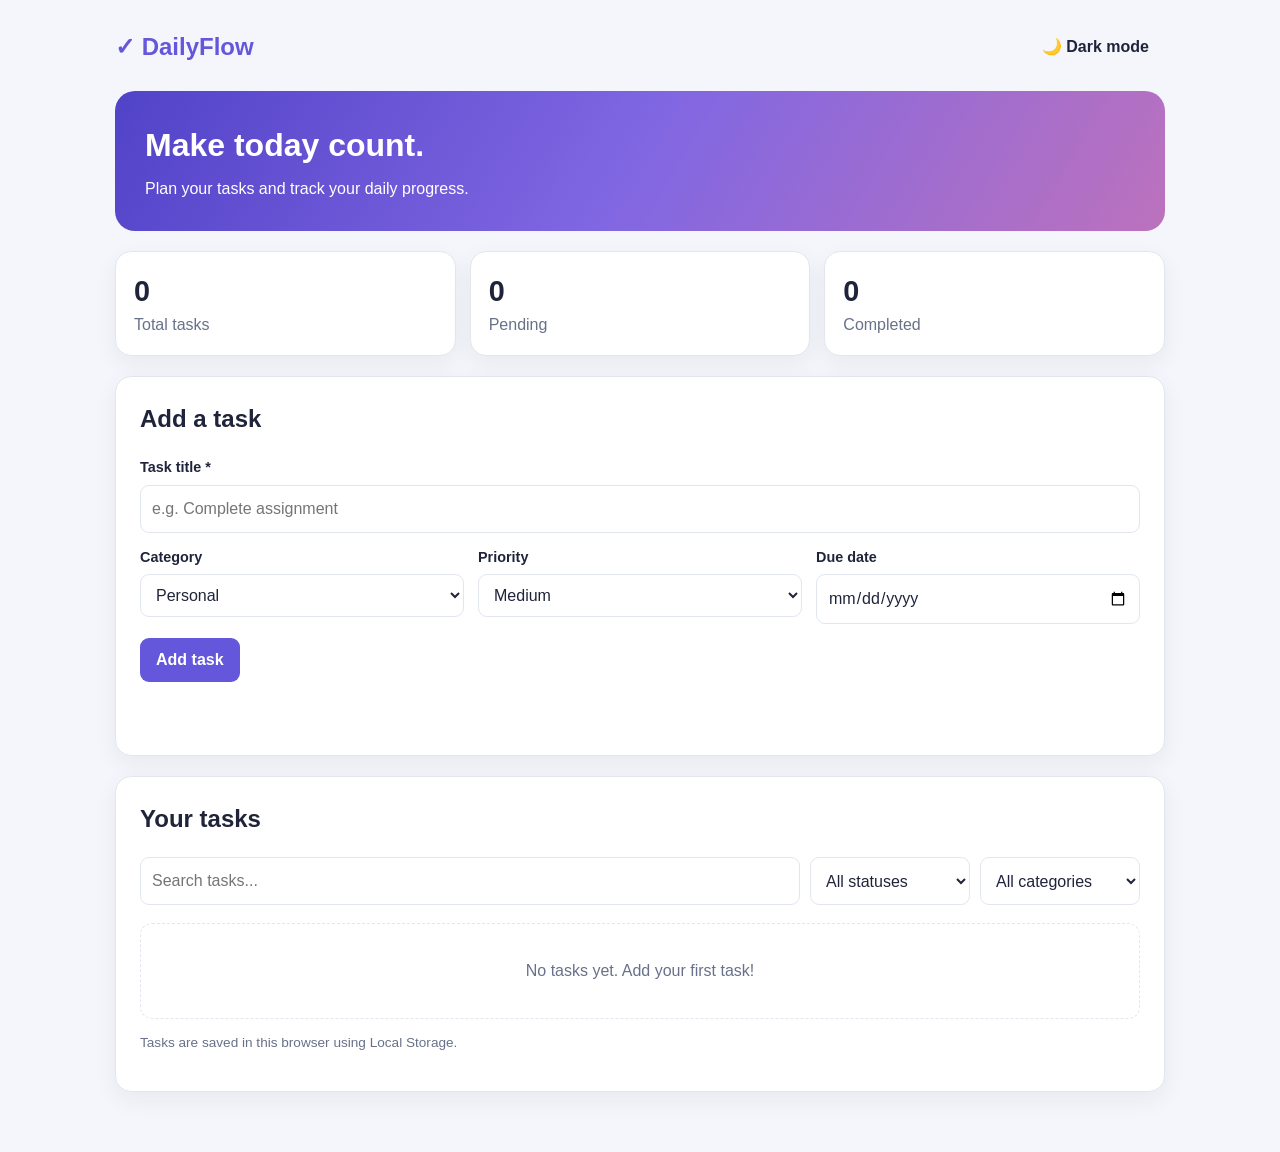
==== commit bba13658: "Add files via upload" ====
--- a/index.html
+++ b/index.html
@@ -1,231 +1,726 @@
 <!DOCTYPE html>
 <html lang="en">
-    <head>
-        <meta charset="UTF-8">
-        <meta name="viewport" content="width=device-width,initial-scale=1.0">
-
-        <title>sanjeev kumar | portfolio</title>
-
-        <link rel="stylesheet" href="style.css">
-    </head>
-
-    <body>
-
-        <!--navbar-->
-       <header class="site-header">
-    <nav class="navbar" aria-label="Main navigation">
-        <a href="#home" class="logo">Sanjeev Kumar<span>.</span></a>
-
-        <ul class="nav-links">
-            <li><a href="#home">Home</a></li>
-            <li><a href="#about">About</a></li>
-            <li><a href="#skills">Skills</a></li>
-            <li><a href="#projects">Projects</a></li>
-            <li><a href="#education">Education</a></li>
-            <li><a href="#contect" class="contact-link">Contact</a></li>
-        </ul>
-        </nav>
+<head>
+    <meta charset="UTF-8">
+    <meta name="viewport" content="width=device-width, initial-scale=1.0">
+    <title>DailyFlow | Task Manager</title>
+
+    <style>
+        :root {
+            --bg: #f4f6fb;
+            --card: #ffffff;
+            --text: #20243a;
+            --muted: #687189;
+            --border: #e2e6ef;
+            --primary: #6557dc;
+        }
+
+        body.dark {
+            --bg: #111827;
+            --card: #202a3b;
+            --text: #f3f5ff;
+            --muted: #b5bfd0;
+            --border: #3a4558;
+            --primary: #a397ff;
+        }
+
+        * {
+            box-sizing: border-box;
+        }
+
+        body {
+            margin: 0;
+            background: var(--bg);
+            color: var(--text);
+            font-family: Arial, sans-serif;
+            line-height: 1.5;
+        }
+
+        button,
+        input,
+        select {
+            font: inherit;
+        }
+
+        button {
+            cursor: pointer;
+        }
+
+        .container {
+            width: min(1050px, calc(100% - 28px));
+            margin: auto;
+            padding: 25px 0 60px;
+        }
+
+        .topbar {
+            display: flex;
+            align-items: center;
+            justify-content: space-between;
+            gap: 12px;
+            margin-bottom: 22px;
+        }
+
+        .logo {
+            margin: 0;
+            font-size: 1.5rem;
+            color: var(--primary);
+        }
+
+        .hero {
+            padding: 30px;
+            border-radius: 20px;
+            color: white;
+            background: linear-gradient(120deg, #5143c8, #8167e2, #bc72bd);
+        }
+
+        .hero h1 {
+            margin: 0 0 8px;
+        }
+
+        .hero p {
+            margin: 0;
+        }
+
+        .stats {
+            display: grid;
+            grid-template-columns: repeat(3, 1fr);
+            gap: 14px;
+            margin: 20px 0;
+        }
+
+        .stat,
+        .panel {
+            background: var(--card);
+            border: 1px solid var(--border);
+            border-radius: 16px;
+            box-shadow: 0 8px 24px rgba(28, 34, 74, 0.06);
+        }
+
+        .stat {
+            padding: 18px;
+        }
+
+        .stat strong {
+            display: block;
+            font-size: 1.8rem;
+        }
+
+        .stat span,
+        .note,
+        .task-info {
+            color: var(--muted);
+        }
+
+        .panel {
+            padding: 24px;
+            margin-top: 20px;
+        }
+
+        .panel h2 {
+            margin-top: 0;
+        }
+
+        .form-grid {
+            display: grid;
+            grid-template-columns: repeat(3, 1fr);
+            gap: 14px;
+        }
+
+        .field {
+            display: flex;
+            flex-direction: column;
+            gap: 6px;
+        }
+
+        .field.full,
+        .form-buttons {
+            grid-column: 1 / -1;
+        }
+
+        label {
+            font-weight: bold;
+            font-size: 0.9rem;
+        }
+
+        input,
+        select {
+            width: 100%;
+            min-width: 0;
+            padding: 11px;
+            border: 1px solid var(--border);
+            border-radius: 9px;
+            background: var(--card);
+            color: var(--text);
+        }
+
+        .form-buttons,
+        .task-buttons {
+            display: flex;
+            gap: 9px;
+        }
+
+        .btn {
+            border: 0;
+            border-radius: 9px;
+            padding: 10px 16px;
+            font-weight: bold;
+        }
+
+        .btn-primary {
+            background: var(--primary);
+            color: white;
+        }
+
+        .btn-light {
+            background: var(--bg);
+            color: var(--text);
+        }
+
+        .btn-danger {
+            color: #d74760;
+        }
+
+        .filters {
+            display: grid;
+            grid-template-columns: 1fr 160px 160px;
+            gap: 10px;
+            margin-bottom: 18px;
+        }
+
+        .task-list {
+            display: grid;
+            gap: 12px;
+        }
+
+        .task {
+            display: flex;
+            align-items: flex-start;
+            gap: 12px;
+            padding: 16px;
+            border: 1px solid var(--border);
+            border-radius: 12px;
+        }
+
+        .task-checkbox {
+            width: 20px;
+            height: 20px;
+            margin-top: 3px;
+            accent-color: var(--primary);
+        }
+
+        .task-content {
+            flex: 1;
+            min-width: 0;
+        }
+
+        .task-content h3 {
+            margin: 0;
+            overflow-wrap: anywhere;
+        }
+
+        .task.completed h3 {
+            text-decoration: line-through;
+            color: var(--muted);
+        }
+
+        .task-info {
+            margin-top: 6px;
+            font-size: 0.85rem;
+        }
+
+        .task-buttons .btn {
+            padding: 7px 10px;
+            font-size: 0.85rem;
+        }
+
+        .empty {
+            padding: 35px;
+            border: 1px dashed var(--border);
+            border-radius: 12px;
+            color: var(--muted);
+            text-align: center;
+        }
+
+        .error {
+            min-height: 20px;
+            color: #d74760;
+            font-size: 0.9rem;
+        }
+
+        .note {
+            font-size: 0.85rem;
+        }
+
+        @media (max-width: 650px) {
+            .form-grid {
+                grid-template-columns: 1fr;
+            }
+
+            .filters {
+                grid-template-columns: 1fr 1fr;
+            }
+
+            .filters input {
+                grid-column: 1 / -1;
+            }
+
+            .stat {
+                padding: 11px;
+            }
+
+            .stat strong {
+                font-size: 1.3rem;
+            }
+
+            .stat span {
+                font-size: 0.75rem;
+            }
+
+            .panel {
+                padding: 16px;
+            }
+
+            .task {
+                flex-wrap: wrap;
+            }
+
+            .task-buttons {
+                margin-left: 32px;
+            }
+        }
+    </style>
+</head>
+
+<body>
+    <main class="container">
+        <header class="topbar">
+            <h1 class="logo">✓ DailyFlow</h1>
+            <button id="themeButton" class="btn btn-light" type="button">
+                🌙 Dark mode
+            </button>
         </header>
 
-
-        <!--Home-->
-        <section id="home" class="hero">
-            <div class="hero-text">
-                <p class="hello"> Hello, I'm</p>
-
-                <h1>Sanjeev kumar</h1>
-
-                <h2>
-                   <span id="typing-text"></span> 
-                </h2>
-
-                <p>
-                    I am a passionate developer insterested in python,
-                    Web Development, Machine Learning and modern technologies.
-                </p>
-
-                <div class="buttons">
-                    <a href="#projects" class="btn">
-                        View Projects
-                    </a>
-                    <a href="Resume.pdf"
-                    class="btn secondary"
-                    target="_blank">
-                    Download CV
-                </a>
+        <div class="hero">
+            <h1>Make today count.</h1>
+            <p>Plan your tasks and track your daily progress.</p>
+        </div>
+
+        <div class="stats">
+            <div class="stat">
+                <strong id="totalCount">0</strong>
+                <span>Total tasks</span>
+            </div>
+            <div class="stat">
+                <strong id="pendingCount">0</strong>
+                <span>Pending</span>
+            </div>
+            <div class="stat">
+                <strong id="completedCount">0</strong>
+                <span>Completed</span>
+            </div>
+        </div>
+
+        <section class="panel">
+            <h2 id="formHeading">Add a task</h2>
+
+            <form id="taskForm">
+                <div class="form-grid">
+                    <div class="field full">
+                        <label for="taskTitle">Task title *</label>
+                        <input
+                            id="taskTitle"
+                            type="text"
+                            maxlength="120"
+                            placeholder="e.g. Complete assignment"
+                            required
+                        >
+                    </div>
+
+                    <div class="field">
+                        <label for="taskCategory">Category</label>
+                        <select id="taskCategory">
+                            <option>Personal</option>
+                            <option>Study</option>
+                            <option>Work</option>
+                            <option>Other</option>
+                        </select>
+                    </div>
+
+                    <div class="field">
+                        <label for="taskPriority">Priority</label>
+                        <select id="taskPriority">
+                            <option>Medium</option>
+                            <option>Low</option>
+                            <option>High</option>
+                        </select>
+                    </div>
+
+                    <div class="field">
+                        <label for="taskDate">Due date</label>
+                        <input id="taskDate" type="date">
+                    </div>
+
+                    <div class="form-buttons">
+                        <button
+                            id="saveButton"
+                            class="btn btn-primary"
+                            type="submit"
+                        >
+                            Add task
+                        </button>
+
+                        <button
+                            id="cancelButton"
+                            class="btn btn-light"
+                            type="button"
+                            hidden
+                        >
+                            Cancel edit
+                        </button>
+                    </div>
                 </div>
+
+                <p id="errorMessage" class="error" role="alert"></p>
+            </form>
+        </section>
+
+        <section class="panel">
+            <h2>Your tasks</h2>
+
+            <div class="filters">
+                <input
+                    id="searchInput"
+                    type="search"
+                    placeholder="Search tasks..."
+                    aria-label="Search tasks"
+                >
+
+                <select id="statusFilter" aria-label="Filter by status">
+                    <option value="all">All statuses</option>
+                    <option value="pending">Pending</option>
+                    <option value="completed">Completed</option>
+                </select>
+
+                <select id="categoryFilter" aria-label="Filter by category">
+                    <option value="all">All categories</option>
+                    <option>Personal</option>
+                    <option>Study</option>
+                    <option>Work</option>
+                    <option>Other</option>
+                </select>
             </div>
 
-            <div class="Profile">
-                <div class="Profile-circle">
-                    <img src="sanjeev kumar.jpg" alt="sanjeev kumar">
-                </div>
-            </div>
-
-
+            <div id="taskList" class="task-list"></div>
+
+            <p class="note">
+                Tasks are saved in this browser using Local Storage.
+            </p>
         </section>
-
-
-        <!--About-->
-
-        <section id="about">
-            <h2 class="section-title">About Me</h2>
-
-            <div class="about-content">
-                <p>
-                    I am a passionate computer science student and developer.
-                    I enjoy creating websites, learning programming languages
-                    and working on Machine learning Projects.
-                </p>
-                <p>
-                    My goal is to continuously improve my technical Skills
-                    and build useful real-world applications.
-                </p>
-            </div>
-        </section>
-         <!--Education-->
-        <section id="education">
-            <h2 class="section-tittle">Education</h2>
-            <div class="education-card">
-                <h3>Master of computer applications (MCA)</h3>
-                <p>
-                    Suresh Gyan Vihar University,Jaipur
-                </p>
-                <p>
-                    session: 2025-2027
-                </p>
-                <h3>Bachelor of Science</h3>
-                <p>
-                    Lalit Narayan Mithila University,Darbhanga,Bihar
-                </p>
-                <p>
-                    session : 2018-2021
-                </p>
-            </div>
-        </section>
-        <!--contact-->
-        <section id="contect">
-            <h2 class="section-title">contact Me</h2>
-            <div class="contact-box">
-                <p><strong>Name:</strong>  Sanjeev kumar</p>
-                <p>
-                    <strong>Email:</strong>
-                    sk9546528@gmail.com
-                </p>
-                <p>
-                    <strong>Phone:</strong>
-                    +91 7903614867,
-                    +91 9546528083
-                </p>
-                <p>
-                    <strong>GitHub:</strong>
-                    <a href="//github.com/sk9546528-star"
-                        class="btn secondary"
-                        target="_blank">
-                        Visit GitHub
-                    </a>
-                </p>
-                <p>
-                    <strong>LinkedIn:</strong>
-                    <a href="https://www.linkedin.com/in/sanjeev-kumar-6636753a4?utm_source=share_via&utm_content=profile&utm_medium=member_android"
-                        class="btn secondary"
-                        target="_blank">
-                        Visit LinkedIn
-                    </a>
-                </p>
-            </div>
-            <!-- Projects -->
-<section id="projects">
-    <h2 class="section-title">My Projects</h2>
-
-    <div class="project-card">
-        <h3>DailyFlow — Task Management App</h3>
-
-        <p>
-            A responsive task manager where users can add, edit and delete
-            tasks, mark them completed, and search or filter their tasks.
-            It also supports categories, priorities, due dates and dark mode.
-        </p>
-
-        <p>
-            <strong>Technologies:</strong>
-            HTML, CSS, JavaScript, Local Storage
-        </p>
-
-        <a href="task-manager/index.html"
-           class="btn"
-           target="_blank"
-           rel="noopener noreferrer">
-            Open Project
-        </a>
-    </div>
-</section>
-<section id="project">
-<div class="project-card">
-    <h3>SpendWise — Personal Expense Tracker</h3>
-
-    <p>
-        Income aur expenses track karne ke liye responsive app.
-        Ismein transaction history, category filter, edit/delete,
-        balance summary aur Local Storage hai.
-    </p>
-
-    <a href="./expense-tracker/index.html"
-   class="btn"
-   target="_blank"
-   rel="noopener noreferrer">
-    Open Project
-</a>
-</div>
- </section>
-         <!--skills-->
-        <section id="skills">
-    <h2 class="section-title">My Skills</h2>
-
-    <div class="skills-container">
-        <div class="skill-card" data-percent="100">
-            <div class="skill-circle"><span>100%</span></div>
-            <h3>HTML</h3>
-        </div>
-
-        <div class="skill-card" data-percent="100">
-            <div class="skill-circle"><span>100%</span></div>
-            <h3>CSS</h3>
-        </div>
-
-        <div class="skill-card" data-percent="80">
-            <div class="skill-circle"><span>80%</span></div>
-            <h3>JavaScript</h3>
-        </div>
-
-        <div class="skill-card" data-percent="80">
-            <div class="skill-circle"><span>80%</span></div>
-            <h3>Python</h3>
-        </div>
-
-        <div class="skill-card" data-percent="70">
-            <div class="skill-circle"><span>70%</span></div>
-            <h3>SQL</h3>
-        </div>
-
-        <div class="skill-card" data-percent="50">
-            <div class="skill-circle"><span>50%</span></div>
-            <h3>Machine Learning</h3>
-        </div>
-
-        <div class="skill-card" data-percent="50">
-            <div class="skill-circle"><span>50%</span></div>
-            <h3>Flask</h3>
-        </div>
-    </div>
-</section>
-        <!--Footer-->
-        <footer>
-            <p>
-             © 2026 Sanjeev Kumar. All Rights Reserved.   
-            </p>
-        </footer>
-
-        <script src="script.js"></script>
-    </body>
+    </main>
+
+    <script>
+        const STORAGE_KEY = "dailyflow_tasks";
+        const THEME_KEY = "dailyflow_theme";
+
+        const taskForm = document.getElementById("taskForm");
+        const taskList = document.getElementById("taskList");
+        const errorMessage = document.getElementById("errorMessage");
+
+        let tasks = [];
+        let editingId = null;
+
+        try {
+            const savedTasks = JSON.parse(
+                localStorage.getItem(STORAGE_KEY) || "[]"
+            );
+
+            if (Array.isArray(savedTasks)) {
+                tasks = savedTasks;
+            }
+        } catch (error) {
+            tasks = [];
+        }
+
+        function saveTasks() {
+            try {
+                localStorage.setItem(STORAGE_KEY, JSON.stringify(tasks));
+                return true;
+            } catch (error) {
+                errorMessage.textContent =
+                    "Tasks save nahi ho paaye. Browser storage check karein.";
+                return false;
+            }
+        }
+
+        function resetForm() {
+            taskForm.reset();
+            editingId = null;
+
+            document.getElementById("formHeading").textContent =
+                "Add a task";
+            document.getElementById("saveButton").textContent =
+                "Add task";
+            document.getElementById("cancelButton").hidden = true;
+            errorMessage.textContent = "";
+        }
+
+        function renderTasks() {
+            const completed = tasks.filter(
+                task => task.completed
+            ).length;
+
+            document.getElementById("totalCount").textContent =
+                tasks.length;
+            document.getElementById("completedCount").textContent =
+                completed;
+            document.getElementById("pendingCount").textContent =
+                tasks.length - completed;
+
+            const search = document.getElementById("searchInput")
+                .value.trim().toLowerCase();
+
+            const status = document.getElementById("statusFilter").value;
+            const category = document.getElementById("categoryFilter").value;
+
+            const visibleTasks = tasks.filter(task => {
+                const matchesSearch = task.title
+                    .toLowerCase()
+                    .includes(search);
+
+                const matchesStatus =
+                    status === "all" ||
+                    (status === "completed" && task.completed) ||
+                    (status === "pending" && !task.completed);
+
+                const matchesCategory =
+                    category === "all" ||
+                    category === task.category;
+
+                return matchesSearch &&
+                    matchesStatus &&
+                    matchesCategory;
+            });
+
+            taskList.replaceChildren();
+
+            if (visibleTasks.length === 0) {
+                const empty = document.createElement("div");
+                empty.className = "empty";
+
+                empty.textContent = tasks.length === 0
+                    ? "No tasks yet. Add your first task!"
+                    : "No tasks match your search or filters.";
+
+                taskList.appendChild(empty);
+                return;
+            }
+
+            visibleTasks.forEach(task => {
+                const row = document.createElement("article");
+                row.className = task.completed
+                    ? "task completed"
+                    : "task";
+
+                const checkbox = document.createElement("input");
+                checkbox.type = "checkbox";
+                checkbox.className = "task-checkbox";
+                checkbox.checked = task.completed;
+                checkbox.setAttribute(
+                    "aria-label",
+                    "Toggle completion: " + task.title
+                );
+
+                checkbox.addEventListener("change", () => {
+                    const oldValue = task.completed;
+                    task.completed = checkbox.checked;
+
+                    if (!saveTasks()) {
+                        task.completed = oldValue;
+                    }
+
+                    renderTasks();
+                });
+
+                const content = document.createElement("div");
+                content.className = "task-content";
+
+                const title = document.createElement("h3");
+                title.textContent = task.title;
+
+                const info = document.createElement("div");
+                info.className = "task-info";
+                info.textContent =
+                    task.category +
+                    " • " +
+                    task.priority +
+                    " priority" +
+                    (task.date ? " • Due " + task.date : "");
+
+                content.append(title, info);
+
+                const buttons = document.createElement("div");
+                buttons.className = "task-buttons";
+
+                const editButton = document.createElement("button");
+                editButton.type = "button";
+                editButton.className = "btn btn-light";
+                editButton.textContent = "Edit";
+                editButton.addEventListener("click", () => {
+                    startEdit(task.id);
+                });
+
+                const deleteButton = document.createElement("button");
+                deleteButton.type = "button";
+                deleteButton.className = "btn btn-light btn-danger";
+                deleteButton.textContent = "Delete";
+                deleteButton.addEventListener("click", () => {
+                    deleteTask(task.id);
+                });
+
+                buttons.append(editButton, deleteButton);
+                row.append(checkbox, content, buttons);
+                taskList.appendChild(row);
+            });
+        }
+
+        function startEdit(id) {
+            const task = tasks.find(item => item.id === id);
+            if (!task) return;
+
+            editingId = id;
+
+            document.getElementById("taskTitle").value = task.title;
+            document.getElementById("taskCategory").value = task.category;
+            document.getElementById("taskPriority").value = task.priority;
+            document.getElementById("taskDate").value = task.date;
+
+            document.getElementById("formHeading").textContent =
+                "Edit task";
+            document.getElementById("saveButton").textContent =
+                "Save changes";
+            document.getElementById("cancelButton").hidden = false;
+
+            document.getElementById("taskTitle").focus();
+            taskForm.scrollIntoView({
+                behavior: "smooth",
+                block: "center"
+            });
+        }
+
+        function deleteTask(id) {
+            const task = tasks.find(item => item.id === id);
+            if (!task) return;
+
+            if (!confirm(`Delete "${task.title}"?`)) return;
+
+            const previousTasks = tasks;
+            tasks = tasks.filter(item => item.id !== id);
+
+            if (!saveTasks()) {
+                tasks = previousTasks;
+            } else if (editingId === id) {
+                resetForm();
+            }
+
+            renderTasks();
+        }
+
+        taskForm.addEventListener("submit", event => {
+            event.preventDefault();
+
+            const title = document.getElementById("taskTitle")
+                .value.trim();
+
+            if (!title || title.length > 120) {
+                errorMessage.textContent =
+                    "Task title 1 se 120 characters ka hona chahiye.";
+                return;
+            }
+
+            const taskData = {
+                title: title,
+                category: document.getElementById(
+                    "taskCategory"
+                ).value,
+                priority: document.getElementById(
+                    "taskPriority"
+                ).value,
+                date: document.getElementById("taskDate").value
+            };
+
+            const previousTasks = tasks.map(task => ({ ...task }));
+
+            if (editingId !== null) {
+                const task = tasks.find(
+                    item => item.id === editingId
+                );
+
+                if (!task) {
+                    resetForm();
+                    return;
+                }
+
+                Object.assign(task, taskData);
+            } else {
+                tasks.unshift({
+                    id: Date.now().toString() +
+                        Math.random().toString(16),
+                    ...taskData,
+                    completed: false
+                });
+            }
+
+            if (!saveTasks()) {
+                tasks = previousTasks;
+                return;
+            }
+
+            resetForm();
+            renderTasks();
+        });
+
+        document.getElementById("cancelButton")
+            .addEventListener("click", resetForm);
+
+        document.getElementById("searchInput")
+            .addEventListener("input", renderTasks);
+
+        document.getElementById("statusFilter")
+            .addEventListener("change", renderTasks);
+
+        document.getElementById("categoryFilter")
+            .addEventListener("change", renderTasks);
+
+        const themeButton = document.getElementById("themeButton");
+
+        function setTheme(isDark) {
+            document.body.classList.toggle("dark", isDark);
+
+            themeButton.textContent = isDark
+                ? "☀️ Light mode"
+                : "🌙 Dark mode";
+
+            try {
+                localStorage.setItem(
+                    THEME_KEY,
+                    isDark ? "dark" : "light"
+                );
+            } catch (error) {
+                // App still works if browser storage is unavailable.
+            }
+        }
+
+        try {
+            setTheme(localStorage.getItem(THEME_KEY) === "dark");
+        } catch (error) {
+            setTheme(false);
+        }
+
+        themeButton.addEventListener("click", () => {
+            setTheme(!document.body.classList.contains("dark"));
+        });
+
+        renderTasks();
+    </script>
+</body>
 </html>
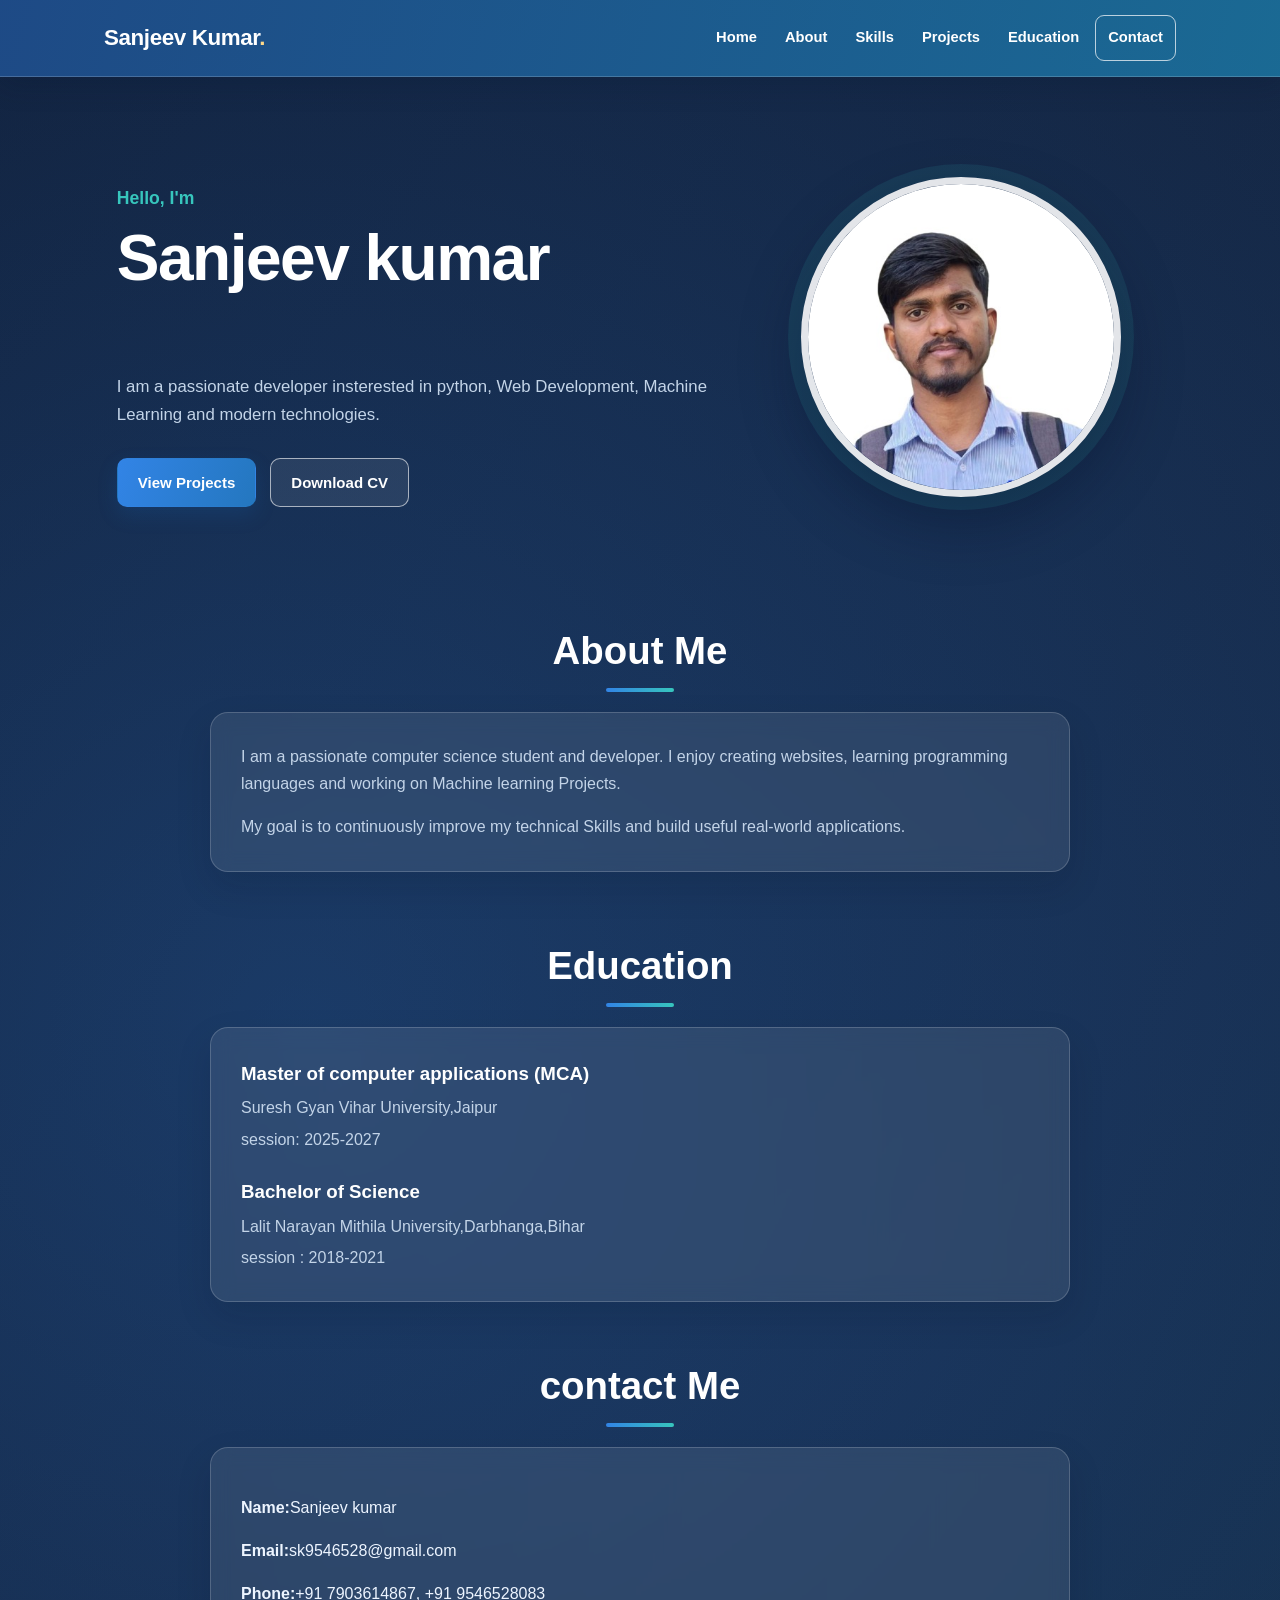
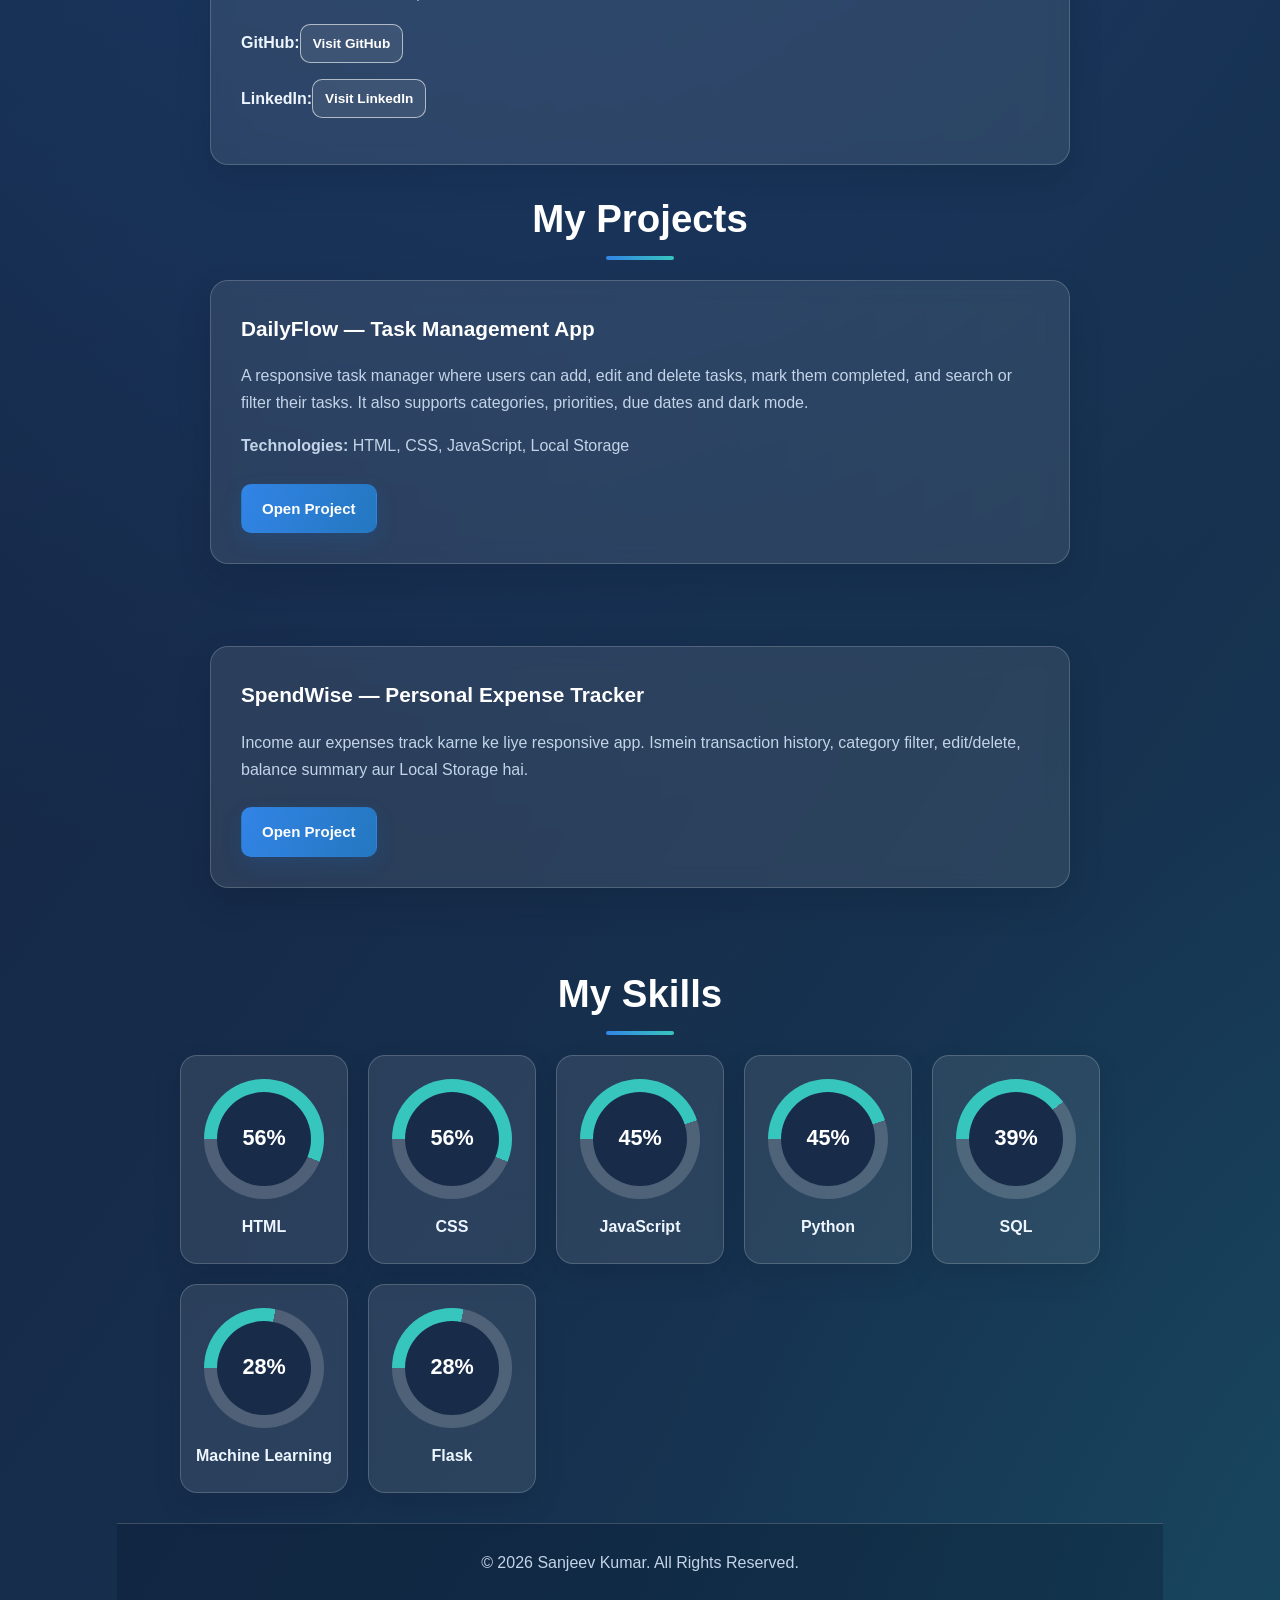
==== commit dce2005f: "Add files via upload" ====
--- a/index.html
+++ b/index.html
@@ -1,726 +1,231 @@
 <!DOCTYPE html>
 <html lang="en">
-<head>
-    <meta charset="UTF-8">
-    <meta name="viewport" content="width=device-width, initial-scale=1.0">
-    <title>DailyFlow | Task Manager</title>
-
-    <style>
-        :root {
-            --bg: #f4f6fb;
-            --card: #ffffff;
-            --text: #20243a;
-            --muted: #687189;
-            --border: #e2e6ef;
-            --primary: #6557dc;
-        }
-
-        body.dark {
-            --bg: #111827;
-            --card: #202a3b;
-            --text: #f3f5ff;
-            --muted: #b5bfd0;
-            --border: #3a4558;
-            --primary: #a397ff;
-        }
-
-        * {
-            box-sizing: border-box;
-        }
-
-        body {
-            margin: 0;
-            background: var(--bg);
-            color: var(--text);
-            font-family: Arial, sans-serif;
-            line-height: 1.5;
-        }
-
-        button,
-        input,
-        select {
-            font: inherit;
-        }
-
-        button {
-            cursor: pointer;
-        }
-
-        .container {
-            width: min(1050px, calc(100% - 28px));
-            margin: auto;
-            padding: 25px 0 60px;
-        }
-
-        .topbar {
-            display: flex;
-            align-items: center;
-            justify-content: space-between;
-            gap: 12px;
-            margin-bottom: 22px;
-        }
-
-        .logo {
-            margin: 0;
-            font-size: 1.5rem;
-            color: var(--primary);
-        }
-
-        .hero {
-            padding: 30px;
-            border-radius: 20px;
-            color: white;
-            background: linear-gradient(120deg, #5143c8, #8167e2, #bc72bd);
-        }
-
-        .hero h1 {
-            margin: 0 0 8px;
-        }
-
-        .hero p {
-            margin: 0;
-        }
-
-        .stats {
-            display: grid;
-            grid-template-columns: repeat(3, 1fr);
-            gap: 14px;
-            margin: 20px 0;
-        }
-
-        .stat,
-        .panel {
-            background: var(--card);
-            border: 1px solid var(--border);
-            border-radius: 16px;
-            box-shadow: 0 8px 24px rgba(28, 34, 74, 0.06);
-        }
-
-        .stat {
-            padding: 18px;
-        }
-
-        .stat strong {
-            display: block;
-            font-size: 1.8rem;
-        }
-
-        .stat span,
-        .note,
-        .task-info {
-            color: var(--muted);
-        }
-
-        .panel {
-            padding: 24px;
-            margin-top: 20px;
-        }
-
-        .panel h2 {
-            margin-top: 0;
-        }
-
-        .form-grid {
-            display: grid;
-            grid-template-columns: repeat(3, 1fr);
-            gap: 14px;
-        }
-
-        .field {
-            display: flex;
-            flex-direction: column;
-            gap: 6px;
-        }
-
-        .field.full,
-        .form-buttons {
-            grid-column: 1 / -1;
-        }
-
-        label {
-            font-weight: bold;
-            font-size: 0.9rem;
-        }
-
-        input,
-        select {
-            width: 100%;
-            min-width: 0;
-            padding: 11px;
-            border: 1px solid var(--border);
-            border-radius: 9px;
-            background: var(--card);
-            color: var(--text);
-        }
-
-        .form-buttons,
-        .task-buttons {
-            display: flex;
-            gap: 9px;
-        }
-
-        .btn {
-            border: 0;
-            border-radius: 9px;
-            padding: 10px 16px;
-            font-weight: bold;
-        }
-
-        .btn-primary {
-            background: var(--primary);
-            color: white;
-        }
-
-        .btn-light {
-            background: var(--bg);
-            color: var(--text);
-        }
-
-        .btn-danger {
-            color: #d74760;
-        }
-
-        .filters {
-            display: grid;
-            grid-template-columns: 1fr 160px 160px;
-            gap: 10px;
-            margin-bottom: 18px;
-        }
-
-        .task-list {
-            display: grid;
-            gap: 12px;
-        }
-
-        .task {
-            display: flex;
-            align-items: flex-start;
-            gap: 12px;
-            padding: 16px;
-            border: 1px solid var(--border);
-            border-radius: 12px;
-        }
-
-        .task-checkbox {
-            width: 20px;
-            height: 20px;
-            margin-top: 3px;
-            accent-color: var(--primary);
-        }
-
-        .task-content {
-            flex: 1;
-            min-width: 0;
-        }
-
-        .task-content h3 {
-            margin: 0;
-            overflow-wrap: anywhere;
-        }
-
-        .task.completed h3 {
-            text-decoration: line-through;
-            color: var(--muted);
-        }
-
-        .task-info {
-            margin-top: 6px;
-            font-size: 0.85rem;
-        }
-
-        .task-buttons .btn {
-            padding: 7px 10px;
-            font-size: 0.85rem;
-        }
-
-        .empty {
-            padding: 35px;
-            border: 1px dashed var(--border);
-            border-radius: 12px;
-            color: var(--muted);
-            text-align: center;
-        }
-
-        .error {
-            min-height: 20px;
-            color: #d74760;
-            font-size: 0.9rem;
-        }
-
-        .note {
-            font-size: 0.85rem;
-        }
-
-        @media (max-width: 650px) {
-            .form-grid {
-                grid-template-columns: 1fr;
-            }
-
-            .filters {
-                grid-template-columns: 1fr 1fr;
-            }
-
-            .filters input {
-                grid-column: 1 / -1;
-            }
-
-            .stat {
-                padding: 11px;
-            }
-
-            .stat strong {
-                font-size: 1.3rem;
-            }
-
-            .stat span {
-                font-size: 0.75rem;
-            }
-
-            .panel {
-                padding: 16px;
-            }
-
-            .task {
-                flex-wrap: wrap;
-            }
-
-            .task-buttons {
-                margin-left: 32px;
-            }
-        }
-    </style>
-</head>
-
-<body>
-    <main class="container">
-        <header class="topbar">
-            <h1 class="logo">✓ DailyFlow</h1>
-            <button id="themeButton" class="btn btn-light" type="button">
-                🌙 Dark mode
-            </button>
+    <head>
+        <meta charset="UTF-8">
+        <meta name="viewport" content="width=device-width,initial-scale=1.0">
+
+        <title>sanjeev kumar | portfolio</title>
+
+        <link rel="stylesheet" href="style.css">
+    </head>
+
+    <body>
+
+        <!--navbar-->
+       <header class="site-header">
+    <nav class="navbar" aria-label="Main navigation">
+        <a href="#home" class="logo">Sanjeev Kumar<span>.</span></a>
+
+        <ul class="nav-links">
+            <li><a href="#home">Home</a></li>
+            <li><a href="#about">About</a></li>
+            <li><a href="#skills">Skills</a></li>
+            <li><a href="#projects">Projects</a></li>
+            <li><a href="#education">Education</a></li>
+            <li><a href="#contect" class="contact-link">Contact</a></li>
+        </ul>
+        </nav>
         </header>
 
-        <div class="hero">
-            <h1>Make today count.</h1>
-            <p>Plan your tasks and track your daily progress.</p>
-        </div>
-
-        <div class="stats">
-            <div class="stat">
-                <strong id="totalCount">0</strong>
-                <span>Total tasks</span>
-            </div>
-            <div class="stat">
-                <strong id="pendingCount">0</strong>
-                <span>Pending</span>
-            </div>
-            <div class="stat">
-                <strong id="completedCount">0</strong>
-                <span>Completed</span>
-            </div>
-        </div>
-
-        <section class="panel">
-            <h2 id="formHeading">Add a task</h2>
-
-            <form id="taskForm">
-                <div class="form-grid">
-                    <div class="field full">
-                        <label for="taskTitle">Task title *</label>
-                        <input
-                            id="taskTitle"
-                            type="text"
-                            maxlength="120"
-                            placeholder="e.g. Complete assignment"
-                            required
-                        >
-                    </div>
-
-                    <div class="field">
-                        <label for="taskCategory">Category</label>
-                        <select id="taskCategory">
-                            <option>Personal</option>
-                            <option>Study</option>
-                            <option>Work</option>
-                            <option>Other</option>
-                        </select>
-                    </div>
-
-                    <div class="field">
-                        <label for="taskPriority">Priority</label>
-                        <select id="taskPriority">
-                            <option>Medium</option>
-                            <option>Low</option>
-                            <option>High</option>
-                        </select>
-                    </div>
-
-                    <div class="field">
-                        <label for="taskDate">Due date</label>
-                        <input id="taskDate" type="date">
-                    </div>
-
-                    <div class="form-buttons">
-                        <button
-                            id="saveButton"
-                            class="btn btn-primary"
-                            type="submit"
-                        >
-                            Add task
-                        </button>
-
-                        <button
-                            id="cancelButton"
-                            class="btn btn-light"
-                            type="button"
-                            hidden
-                        >
-                            Cancel edit
-                        </button>
-                    </div>
+
+        <!--Home-->
+        <section id="home" class="hero">
+            <div class="hero-text">
+                <p class="hello"> Hello, I'm</p>
+
+                <h1>Sanjeev kumar</h1>
+
+                <h2>
+                   <span id="typing-text"></span> 
+                </h2>
+
+                <p>
+                    I am a passionate developer insterested in python,
+                    Web Development, Machine Learning and modern technologies.
+                </p>
+
+                <div class="buttons">
+                    <a href="#projects" class="btn">
+                        View Projects
+                    </a>
+                    <a href="Resume.pdf"
+                    class="btn secondary"
+                    target="_blank">
+                    Download CV
+                </a>
                 </div>
-
-                <p id="errorMessage" class="error" role="alert"></p>
-            </form>
+            </div>
+
+            <div class="Profile">
+                <div class="Profile-circle">
+                    <img src="sanjeev kumar.jpg" alt="sanjeev kumar">
+                </div>
+            </div>
+
+
         </section>
 
-        <section class="panel">
-            <h2>Your tasks</h2>
-
-            <div class="filters">
-                <input
-                    id="searchInput"
-                    type="search"
-                    placeholder="Search tasks..."
-                    aria-label="Search tasks"
-                >
-
-                <select id="statusFilter" aria-label="Filter by status">
-                    <option value="all">All statuses</option>
-                    <option value="pending">Pending</option>
-                    <option value="completed">Completed</option>
-                </select>
-
-                <select id="categoryFilter" aria-label="Filter by category">
-                    <option value="all">All categories</option>
-                    <option>Personal</option>
-                    <option>Study</option>
-                    <option>Work</option>
-                    <option>Other</option>
-                </select>
-            </div>
-
-            <div id="taskList" class="task-list"></div>
-
-            <p class="note">
-                Tasks are saved in this browser using Local Storage.
+
+        <!--About-->
+
+        <section id="about">
+            <h2 class="section-title">About Me</h2>
+
+            <div class="about-content">
+                <p>
+                    I am a passionate computer science student and developer.
+                    I enjoy creating websites, learning programming languages
+                    and working on Machine learning Projects.
+                </p>
+                <p>
+                    My goal is to continuously improve my technical Skills
+                    and build useful real-world applications.
+                </p>
+            </div>
+        </section>
+         <!--Education-->
+        <section id="education">
+            <h2 class="section-tittle">Education</h2>
+            <div class="education-card">
+                <h3>Master of computer applications (MCA)</h3>
+                <p>
+                    Suresh Gyan Vihar University,Jaipur
+                </p>
+                <p>
+                    session: 2025-2027
+                </p>
+                <h3>Bachelor of Science</h3>
+                <p>
+                    Lalit Narayan Mithila University,Darbhanga,Bihar
+                </p>
+                <p>
+                    session : 2018-2021
+                </p>
+            </div>
+        </section>
+        <!--contact-->
+        <section id="contect">
+            <h2 class="section-title">contact Me</h2>
+            <div class="contact-box">
+                <p><strong>Name:</strong>  Sanjeev kumar</p>
+                <p>
+                    <strong>Email:</strong>
+                    sk9546528@gmail.com
+                </p>
+                <p>
+                    <strong>Phone:</strong>
+                    +91 7903614867,
+                    +91 9546528083
+                </p>
+                <p>
+                    <strong>GitHub:</strong>
+                    <a href="//github.com/sk9546528-star"
+                        class="btn secondary"
+                        target="_blank">
+                        Visit GitHub
+                    </a>
+                </p>
+                <p>
+                    <strong>LinkedIn:</strong>
+                    <a href="https://www.linkedin.com/in/sanjeev-kumar-6636753a4?utm_source=share_via&utm_content=profile&utm_medium=member_android"
+                        class="btn secondary"
+                        target="_blank">
+                        Visit LinkedIn
+                    </a>
+                </p>
+            </div>
+            <!-- Projects -->
+<section id="projects">
+    <h2 class="section-title">My Projects</h2>
+
+    <div class="project-card">
+        <h3>DailyFlow — Task Management App</h3>
+
+        <p>
+            A responsive task manager where users can add, edit and delete
+            tasks, mark them completed, and search or filter their tasks.
+            It also supports categories, priorities, due dates and dark mode.
+        </p>
+
+        <p>
+            <strong>Technologies:</strong>
+            HTML, CSS, JavaScript, Local Storage
+        </p>
+
+        <a href="task-manager/index.html"
+           class="btn"
+           target="_blank"
+           rel="noopener noreferrer">
+            Open Project
+        </a>
+    </div>
+</section>
+<section id="project">
+<div class="project-card">
+    <h3>SpendWise — Personal Expense Tracker</h3>
+
+    <p>
+        Income aur expenses track karne ke liye responsive app.
+        Ismein transaction history, category filter, edit/delete,
+        balance summary aur Local Storage hai.
+    </p>
+
+    <a href="./expense-tracker/index.html"
+   class="btn"
+   target="_blank"
+   rel="noopener noreferrer">
+    Open Project
+</a>
+</div>
+ </section>
+         <!--skills-->
+        <section id="skills">
+    <h2 class="section-title">My Skills</h2>
+
+    <div class="skills-container">
+        <div class="skill-card" data-percent="100">
+            <div class="skill-circle"><span>100%</span></div>
+            <h3>HTML</h3>
+        </div>
+
+        <div class="skill-card" data-percent="100">
+            <div class="skill-circle"><span>100%</span></div>
+            <h3>CSS</h3>
+        </div>
+
+        <div class="skill-card" data-percent="80">
+            <div class="skill-circle"><span>80%</span></div>
+            <h3>JavaScript</h3>
+        </div>
+
+        <div class="skill-card" data-percent="80">
+            <div class="skill-circle"><span>80%</span></div>
+            <h3>Python</h3>
+        </div>
+
+        <div class="skill-card" data-percent="70">
+            <div class="skill-circle"><span>70%</span></div>
+            <h3>SQL</h3>
+        </div>
+
+        <div class="skill-card" data-percent="50">
+            <div class="skill-circle"><span>50%</span></div>
+            <h3>Machine Learning</h3>
+        </div>
+
+        <div class="skill-card" data-percent="50">
+            <div class="skill-circle"><span>50%</span></div>
+            <h3>Flask</h3>
+        </div>
+    </div>
+</section>
+        <!--Footer-->
+        <footer>
+            <p>
+             © 2026 Sanjeev Kumar. All Rights Reserved.   
             </p>
-        </section>
-    </main>
-
-    <script>
-        const STORAGE_KEY = "dailyflow_tasks";
-        const THEME_KEY = "dailyflow_theme";
-
-        const taskForm = document.getElementById("taskForm");
-        const taskList = document.getElementById("taskList");
-        const errorMessage = document.getElementById("errorMessage");
-
-        let tasks = [];
-        let editingId = null;
-
-        try {
-            const savedTasks = JSON.parse(
-                localStorage.getItem(STORAGE_KEY) || "[]"
-            );
-
-            if (Array.isArray(savedTasks)) {
-                tasks = savedTasks;
-            }
-        } catch (error) {
-            tasks = [];
-        }
-
-        function saveTasks() {
-            try {
-                localStorage.setItem(STORAGE_KEY, JSON.stringify(tasks));
-                return true;
-            } catch (error) {
-                errorMessage.textContent =
-                    "Tasks save nahi ho paaye. Browser storage check karein.";
-                return false;
-            }
-        }
-
-        function resetForm() {
-            taskForm.reset();
-            editingId = null;
-
-            document.getElementById("formHeading").textContent =
-                "Add a task";
-            document.getElementById("saveButton").textContent =
-                "Add task";
-            document.getElementById("cancelButton").hidden = true;
-            errorMessage.textContent = "";
-        }
-
-        function renderTasks() {
-            const completed = tasks.filter(
-                task => task.completed
-            ).length;
-
-            document.getElementById("totalCount").textContent =
-                tasks.length;
-            document.getElementById("completedCount").textContent =
-                completed;
-            document.getElementById("pendingCount").textContent =
-                tasks.length - completed;
-
-            const search = document.getElementById("searchInput")
-                .value.trim().toLowerCase();
-
-            const status = document.getElementById("statusFilter").value;
-            const category = document.getElementById("categoryFilter").value;
-
-            const visibleTasks = tasks.filter(task => {
-                const matchesSearch = task.title
-                    .toLowerCase()
-                    .includes(search);
-
-                const matchesStatus =
-                    status === "all" ||
-                    (status === "completed" && task.completed) ||
-                    (status === "pending" && !task.completed);
-
-                const matchesCategory =
-                    category === "all" ||
-                    category === task.category;
-
-                return matchesSearch &&
-                    matchesStatus &&
-                    matchesCategory;
-            });
-
-            taskList.replaceChildren();
-
-            if (visibleTasks.length === 0) {
-                const empty = document.createElement("div");
-                empty.className = "empty";
-
-                empty.textContent = tasks.length === 0
-                    ? "No tasks yet. Add your first task!"
-                    : "No tasks match your search or filters.";
-
-                taskList.appendChild(empty);
-                return;
-            }
-
-            visibleTasks.forEach(task => {
-                const row = document.createElement("article");
-                row.className = task.completed
-                    ? "task completed"
-                    : "task";
-
-                const checkbox = document.createElement("input");
-                checkbox.type = "checkbox";
-                checkbox.className = "task-checkbox";
-                checkbox.checked = task.completed;
-                checkbox.setAttribute(
-                    "aria-label",
-                    "Toggle completion: " + task.title
-                );
-
-                checkbox.addEventListener("change", () => {
-                    const oldValue = task.completed;
-                    task.completed = checkbox.checked;
-
-                    if (!saveTasks()) {
-                        task.completed = oldValue;
-                    }
-
-                    renderTasks();
-                });
-
-                const content = document.createElement("div");
-                content.className = "task-content";
-
-                const title = document.createElement("h3");
-                title.textContent = task.title;
-
-                const info = document.createElement("div");
-                info.className = "task-info";
-                info.textContent =
-                    task.category +
-                    " • " +
-                    task.priority +
-                    " priority" +
-                    (task.date ? " • Due " + task.date : "");
-
-                content.append(title, info);
-
-                const buttons = document.createElement("div");
-                buttons.className = "task-buttons";
-
-                const editButton = document.createElement("button");
-                editButton.type = "button";
-                editButton.className = "btn btn-light";
-                editButton.textContent = "Edit";
-                editButton.addEventListener("click", () => {
-                    startEdit(task.id);
-                });
-
-                const deleteButton = document.createElement("button");
-                deleteButton.type = "button";
-                deleteButton.className = "btn btn-light btn-danger";
-                deleteButton.textContent = "Delete";
-                deleteButton.addEventListener("click", () => {
-                    deleteTask(task.id);
-                });
-
-                buttons.append(editButton, deleteButton);
-                row.append(checkbox, content, buttons);
-                taskList.appendChild(row);
-            });
-        }
-
-        function startEdit(id) {
-            const task = tasks.find(item => item.id === id);
-            if (!task) return;
-
-            editingId = id;
-
-            document.getElementById("taskTitle").value = task.title;
-            document.getElementById("taskCategory").value = task.category;
-            document.getElementById("taskPriority").value = task.priority;
-            document.getElementById("taskDate").value = task.date;
-
-            document.getElementById("formHeading").textContent =
-                "Edit task";
-            document.getElementById("saveButton").textContent =
-                "Save changes";
-            document.getElementById("cancelButton").hidden = false;
-
-            document.getElementById("taskTitle").focus();
-            taskForm.scrollIntoView({
-                behavior: "smooth",
-                block: "center"
-            });
-        }
-
-        function deleteTask(id) {
-            const task = tasks.find(item => item.id === id);
-            if (!task) return;
-
-            if (!confirm(`Delete "${task.title}"?`)) return;
-
-            const previousTasks = tasks;
-            tasks = tasks.filter(item => item.id !== id);
-
-            if (!saveTasks()) {
-                tasks = previousTasks;
-            } else if (editingId === id) {
-                resetForm();
-            }
-
-            renderTasks();
-        }
-
-        taskForm.addEventListener("submit", event => {
-            event.preventDefault();
-
-            const title = document.getElementById("taskTitle")
-                .value.trim();
-
-            if (!title || title.length > 120) {
-                errorMessage.textContent =
-                    "Task title 1 se 120 characters ka hona chahiye.";
-                return;
-            }
-
-            const taskData = {
-                title: title,
-                category: document.getElementById(
-                    "taskCategory"
-                ).value,
-                priority: document.getElementById(
-                    "taskPriority"
-                ).value,
-                date: document.getElementById("taskDate").value
-            };
-
-            const previousTasks = tasks.map(task => ({ ...task }));
-
-            if (editingId !== null) {
-                const task = tasks.find(
-                    item => item.id === editingId
-                );
-
-                if (!task) {
-                    resetForm();
-                    return;
-                }
-
-                Object.assign(task, taskData);
-            } else {
-                tasks.unshift({
-                    id: Date.now().toString() +
-                        Math.random().toString(16),
-                    ...taskData,
-                    completed: false
-                });
-            }
-
-            if (!saveTasks()) {
-                tasks = previousTasks;
-                return;
-            }
-
-            resetForm();
-            renderTasks();
-        });
-
-        document.getElementById("cancelButton")
-            .addEventListener("click", resetForm);
-
-        document.getElementById("searchInput")
-            .addEventListener("input", renderTasks);
-
-        document.getElementById("statusFilter")
-            .addEventListener("change", renderTasks);
-
-        document.getElementById("categoryFilter")
-            .addEventListener("change", renderTasks);
-
-        const themeButton = document.getElementById("themeButton");
-
-        function setTheme(isDark) {
-            document.body.classList.toggle("dark", isDark);
-
-            themeButton.textContent = isDark
-                ? "☀️ Light mode"
-                : "🌙 Dark mode";
-
-            try {
-                localStorage.setItem(
-                    THEME_KEY,
-                    isDark ? "dark" : "light"
-                );
-            } catch (error) {
-                // App still works if browser storage is unavailable.
-            }
-        }
-
-        try {
-            setTheme(localStorage.getItem(THEME_KEY) === "dark");
-        } catch (error) {
-            setTheme(false);
-        }
-
-        themeButton.addEventListener("click", () => {
-            setTheme(!document.body.classList.contains("dark"));
-        });
-
-        renderTasks();
-    </script>
-</body>
+        </footer>
+
+        <script src="script.js"></script>
+    </body>
 </html>
--- a/style.css
+++ b/style.css
@@ -0,0 +1,706 @@
+/* ===== Theme ===== */
+:root {
+    --navy: #101d35;
+    --navy-soft: #182c4a;
+    --blue: #3284e6;
+    --teal: #37c6bd;
+    --gold: #ffd989;
+    --white: #ffffff;
+    --text: #edf5ff;
+    --muted: #c3d4e8;
+    --border: rgba(255, 255, 255, 0.18);
+    --card: rgba(255, 255, 255, 0.09);
+}
+
+* {
+    box-sizing: border-box;
+}
+
+html {
+    scroll-behavior: smooth;
+    scroll-padding-top: 100px;
+}
+
+body {
+    margin: 0;
+    color: var(--text);
+    font-family: Arial, Helvetica, sans-serif;
+    line-height: 1.7;
+    background:
+        radial-gradient(
+            circle at 15% 20%,
+            rgba(50, 132, 230, 0.24),
+            transparent 32%
+        ),
+        radial-gradient(
+            circle at 85% 65%,
+            rgba(55, 198, 189, 0.16),
+            transparent 30%
+        ),
+        linear-gradient(125deg, #101d35, #162a49, #153b56, #101d35);
+    background-size: 160% 160%;
+    animation: backgroundMove 22s ease infinite;
+}
+
+@keyframes backgroundMove {
+    0%, 100% {
+        background-position: 0% 50%;
+    }
+
+    50% {
+        background-position: 100% 50%;
+    }
+}
+
+a {
+    color: inherit;
+}
+
+button,
+a {
+    -webkit-tap-highlight-color: transparent;
+}
+
+/* ===== Header ===== */
+.site-header,
+body > header {
+    position: sticky;
+    top: 0;
+    z-index: 1000;
+    border-bottom: 1px solid var(--border);
+    background: linear-gradient(
+        105deg,
+        rgba(31, 76, 137, 0.96),
+        rgba(27, 112, 153, 0.96),
+        rgba(30, 91, 153, 0.96)
+    );
+    background-size: 220% 220%;
+    animation: headerMove 12s ease infinite;
+    box-shadow: 0 8px 28px rgba(7, 20, 43, 0.2);
+}
+
+@keyframes headerMove {
+    0%, 100% {
+        background-position: 0% 50%;
+    }
+
+    50% {
+        background-position: 100% 50%;
+    }
+}
+
+.navbar {
+    width: min(1200px, 100%);
+    min-height: 76px;
+    margin: 0 auto;
+    padding: 12px 5%;
+    display: flex;
+    align-items: center;
+    justify-content: space-between;
+    gap: 25px;
+}
+
+.logo {
+    flex-shrink: 0;
+    margin: 0;
+    color: var(--white);
+    font-size: 1.4rem;
+    font-weight: 800;
+    letter-spacing: -0.4px;
+    text-decoration: none;
+    white-space: nowrap;
+}
+
+.logo span {
+    color: var(--gold);
+}
+
+.nav-links {
+    display: flex;
+    align-items: center;
+    justify-content: center;
+    flex-wrap: wrap;
+    gap: 4px;
+    margin: 0;
+    padding: 0;
+    list-style: none;
+}
+
+.nav-links a {
+    display: block;
+    padding: 9px 12px;
+    border-radius: 9px;
+    color: var(--white);
+    font-size: 0.92rem;
+    font-weight: 600;
+    text-decoration: none;
+    transition:
+        background 0.25s ease,
+        transform 0.25s ease;
+}
+
+.nav-links a:hover,
+.nav-links a:focus-visible {
+    background: rgba(255, 255, 255, 0.17);
+    transform: translateY(-2px);
+}
+
+.nav-links .contact-link {
+    border: 1px solid rgba(255, 255, 255, 0.7);
+}
+
+/* ===== Common sections ===== */
+section {
+    width: min(1200px, 100%);
+    margin: 0 auto;
+    padding: 85px 6%;
+}
+
+.section-title,
+.section-tittle {
+    margin: 0 0 32px;
+    color: var(--white);
+    font-size: clamp(1.8rem, 3vw, 2.5rem);
+    line-height: 1.25;
+    text-align: center;
+}
+
+.section-title::after,
+.section-tittle::after {
+    content: "";
+    display: block;
+    width: 68px;
+    height: 4px;
+    margin: 13px auto 0;
+    border-radius: 10px;
+    background: linear-gradient(90deg, var(--blue), var(--teal));
+}
+
+/* ===== Home ===== */
+.hero {
+    min-height: calc(100vh - 76px);
+    display: grid;
+    grid-template-columns: minmax(0, 1.15fr) minmax(270px, 0.85fr);
+    align-items: center;
+    gap: 65px;
+}
+
+.hero-text {
+    min-width: 0;
+    animation: fadeUp 0.8s ease both;
+}
+
+.hello {
+    margin-bottom: 8px;
+    color: var(--teal);
+    font-size: 1.1rem;
+    font-weight: 700;
+}
+
+.hero h1 {
+    margin: 0;
+    color: var(--white);
+    font-size: clamp(2.6rem, 5vw, 4.7rem);
+    line-height: 1.15;
+    letter-spacing: -1.5px;
+}
+
+.hero h2 {
+    min-height: 45px;
+    margin: 15px 0;
+    color: var(--gold);
+    font-size: clamp(1.25rem, 2.5vw, 2rem);
+}
+
+.hero-text > p:not(.hello) {
+    max-width: 600px;
+    color: var(--muted);
+    font-size: 1.05rem;
+}
+
+@keyframes fadeUp {
+    from {
+        opacity: 0;
+        transform: translateY(25px);
+    }
+
+    to {
+        opacity: 1;
+        transform: translateY(0);
+    }
+}
+
+/* ===== Buttons ===== */
+.buttons {
+    display: flex;
+    flex-wrap: wrap;
+    gap: 14px;
+    margin-top: 28px;
+}
+
+.btn {
+    display: inline-block;
+    padding: 11px 20px;
+    border: 1px solid transparent;
+    border-radius: 10px;
+    background: linear-gradient(110deg, var(--blue), #2477bf);
+    color: var(--white);
+    font-size: 0.94rem;
+    font-weight: 700;
+    text-align: center;
+    text-decoration: none;
+    box-shadow: 0 8px 20px rgba(23, 107, 190, 0.18);
+    transition:
+        transform 0.25s ease,
+        box-shadow 0.25s ease,
+        background 0.25s ease;
+}
+
+.btn:hover,
+.btn:focus-visible {
+    transform: translateY(-3px);
+    box-shadow: 0 13px 24px rgba(23, 107, 190, 0.28);
+}
+
+.btn.secondary {
+    border-color: rgba(255, 255, 255, 0.6);
+    background: rgba(255, 255, 255, 0.08);
+    box-shadow: none;
+}
+
+.btn.secondary:hover {
+    background: rgba(255, 255, 255, 0.18);
+}
+
+/* ===== Circular profile photo ===== */
+.Profile {
+    display: flex;
+    align-items: center;
+    justify-content: center;
+}
+
+.Profile-circle {
+    width: min(100%, 350px);
+    aspect-ratio: 1;
+    overflow: hidden;
+    border: 7px solid rgba(255, 255, 255, 0.88);
+    border-radius: 50%;
+    box-shadow:
+        0 0 0 13px rgba(55, 198, 189, 0.1),
+        0 25px 60px rgba(0, 12, 35, 0.35);
+    animation: photoFloat 5s ease-in-out infinite;
+}
+
+.Profile-circle img {
+    display: block;
+    width: 100%;
+    height: 100%;
+    object-fit: cover;
+    object-position: center;
+}
+
+@keyframes photoFloat {
+    0%, 100% {
+        transform: translateY(0);
+    }
+
+    50% {
+        transform: translateY(-12px);
+    }
+}
+
+/* ===== About, Education, Contact cards ===== */
+.about-content,
+.education-card,
+.contact-box,
+.project-card {
+    max-width: 860px;
+    margin: 0 auto;
+    padding: 30px;
+    border: 1px solid var(--border);
+    border-radius: 18px;
+    background: var(--card);
+    box-shadow: 0 15px 35px rgba(3, 14, 32, 0.13);
+    backdrop-filter: blur(10px);
+    -webkit-backdrop-filter: blur(10px);
+}
+
+.about-content p,
+.education-card p,
+.project-card p {
+    color: var(--muted);
+}
+
+.about-content p:first-child,
+.education-card p:first-child {
+    margin-top: 0;
+}
+
+.about-content p:last-child,
+.education-card p:last-child {
+    margin-bottom: 0;
+}
+
+.education-card h3 {
+    margin: 23px 0 5px;
+    color: var(--white);
+}
+
+.education-card h3:first-child {
+    margin-top: 0;
+}
+
+.education-card p {
+    margin: 4px 0;
+}
+
+/* ===== Animated skills ===== */
+.skills-container {
+    display: grid;
+    grid-template-columns: repeat(auto-fit, minmax(155px, 1fr));
+    gap: 20px;
+    max-width: 920px;
+    margin: 0 auto;
+}
+
+.skill-card {
+    display: flex;
+    flex-direction: column;
+    align-items: center;
+    justify-content: center;
+    gap: 14px;
+    padding: 23px 12px;
+    border: 1px solid var(--border);
+    border-radius: 17px;
+    background: var(--card);
+    box-shadow: 0 12px 30px rgba(3, 14, 32, 0.1);
+    text-align: center;
+    transition:
+        transform 0.25s ease,
+        border-color 0.25s ease;
+}
+
+.skill-card:hover {
+    transform: translateY(-6px);
+    border-color: rgba(55, 198, 189, 0.65);
+}
+
+.skill-circle {
+    --angle: 0deg;
+    display: grid;
+    place-items: center;
+    width: 120px;
+    height: 120px;
+    border-radius: 50%;
+    background: conic-gradient(
+        from -90deg,
+        var(--teal) 0deg var(--angle),
+        rgba(255, 255, 255, 0.17) var(--angle) 360deg
+    );
+}
+
+.skill-circle::before {
+    content: "";
+    grid-area: 1 / 1;
+    width: 94px;
+    height: 94px;
+    border-radius: 50%;
+    background: var(--navy-soft);
+}
+
+.skill-circle span {
+    z-index: 1;
+    grid-area: 1 / 1;
+    color: var(--white);
+    font-size: 1.35rem;
+    font-weight: 800;
+}
+
+.skill-card h3 {
+    margin: 0;
+    font-size: 1rem;
+}
+
+/* Agar purana Skills HTML use ho raha ho */
+.skill {
+    padding: 13px 20px;
+    border: 1px solid var(--border);
+    border-radius: 12px;
+    background: var(--card);
+    font-weight: 700;
+}
+
+/* ===== Projects ===== */
+.project-card {
+    margin-bottom: 22px;
+    transition:
+        transform 0.25s ease,
+        border-color 0.25s ease;
+}
+
+.project-card:hover {
+    transform: translateY(-5px);
+    border-color: rgba(55, 198, 189, 0.65);
+}
+
+.project-card h3 {
+    margin: 0 0 10px;
+    color: var(--white);
+    font-size: 1.3rem;
+}
+
+.project-card p {
+    overflow-wrap: anywhere;
+}
+
+.project-card .btn {
+    margin-top: 8px;
+}
+
+/* ===== Contact ===== */
+.contact-box p {
+    display: flex;
+    align-items: center;
+    flex-wrap: wrap;
+    gap: 0px;
+    overflow-wrap: anywhere;
+}
+
+.contact-box .btn {
+    padding: 7px 12px;
+    font-size: 0.85rem;
+}
+
+/* ===== Footer ===== */
+footer {
+    padding: 25px 6%;
+    border-top: 1px solid var(--border);
+    background: rgba(7, 19, 40, 0.28);
+    color: var(--muted);
+    text-align: center;
+}
+
+footer p {
+    margin: 0;
+}
+
+/* ===== Tablet and mobile ===== */
+@media (max-width: 850px) {
+    .navbar {
+        flex-direction: column;
+        gap: 0px;
+    }
+
+    .nav-links {
+        width: 100%;
+        flex-wrap: nowrap;
+        justify-content: flex-start;
+        overflow-x: auto;
+        padding-bottom: 5px;
+    }
+
+    .nav-links a {
+        white-space: nowrap;
+        font-size: 0.85rem;
+    }
+
+    .hero {
+        min-height: auto;
+        grid-template-columns: 1fr;
+        gap: 38px;
+        padding-top: 55px;
+        text-align: center;
+    }
+
+    .Profile {
+        grid-row: 1;
+    }
+
+    .Profile-circle {
+        width: min(65vw, 280px);
+    }
+
+    .buttons {
+        justify-content: center;
+    }
+}
+
+@media (max-width: 500px) {
+    section {
+        padding: 65px 6%;
+    }
+
+    .logo {
+        font-size: 1.2rem;
+    }
+
+    .hero h1 {
+        font-size: 2.45rem;
+    }
+
+    .skills-container {
+        grid-template-columns: repeat(2, minmax(0, 1fr));
+        gap: 0px;
+    }
+
+    .skill-card {
+        padding: 18px 8px;
+    }
+
+    .skill-circle {
+        width: 100px;
+        height: 100px;
+    }
+
+    .skill-circle::before {
+        width: 77px;
+        height: 77px;
+    }
+
+    .about-content,
+    .education-card,
+    .contact-box,
+    .project-card {
+        padding: 20px;
+    }
+}
+
+/* Accessibility */
+@media (prefers-reduced-motion: reduce) {
+    html {
+        scroll-behavior: auto;
+    }
+
+    body,
+    .site-header,
+    body > header,
+    .Profile-circle,
+    .hero-text {
+        animation: none;
+    }
+
+    .btn,
+    .skill-card,
+    .project-card,
+    .nav-links a {
+        transition: none;
+    }
+}
+/* About aur Education ke beech gap kam karein */
+#about {
+    padding-bottom: 35px;
+}
+
+#education {
+    padding-top: 35px;
+}
+
+@media (max-width: 500px) {
+    #about {
+        padding-bottom: 25px;
+    }
+
+    #education {
+        padding-top: 25px;
+    }
+}
+/* Sab sections ke beech spacing */
+section {
+    padding-top: 50px;
+    padding-bottom: 50px;
+}
+
+.section-title,
+.section-tittle {
+    margin-bottom: 24px;
+}
+
+/* Home section ko thodi alag spacing */
+.hero {
+    min-height: 650px;
+    padding-top: 55px;
+    padding-bottom: 55px;
+}
+
+/* Mobile */
+@media (max-width: 500px) {
+    section {
+        padding-top: 38px;
+        padding-bottom: 38px;
+    }
+
+    .hero {
+        min-height: auto;
+        padding-top: 45px;
+        padding-bottom: 45px;
+    }
+}
+/* Sab sections ko paas laayein */
+section {
+    padding-top: 30px;
+    padding-bottom: 30px;
+}
+
+.section-title,
+.section-tittle {
+    margin-bottom: 20px;
+}
+
+/* Home text aur profile photo ka alignment */
+.hero {
+    min-height: 520px;
+    grid-template-columns: minmax(0, 1.2fr) minmax(250px, 0.8fr);
+    align-items: center;
+    gap: 35px;
+    padding-top: 35px;
+    padding-bottom: 35px;
+}
+
+.Profile {
+    display: flex;
+    align-items: center;
+    justify-content: center;
+}
+
+.Profile-circle {
+    width: min(100%, 320px);
+    aspect-ratio: 1;
+    flex-shrink: 0;
+}
+
+.Profile-circle img {
+    width: 100%;
+    height: 100%;
+    object-fit: cover;
+    object-position: center 35%;
+}
+
+/* Tablet aur mobile */
+@media (max-width: 850px) {
+    .hero {
+        min-height: auto;
+        grid-template-columns: 1fr;
+        gap: 22px;
+        padding-top: 35px;
+        padding-bottom: 30px;
+    }
+
+    .Profile-circle {
+        width: min(65vw, 250px);
+    }
+}
+
+@media (max-width: 500px) {
+    section {
+        padding-top: 25px;
+        padding-bottom: 25px;
+    }
+
+    .hero {
+        gap: 18px;
+    }
+
+    .Profile-circle {
+        width: min(62vw, 220px);
+    }
+}
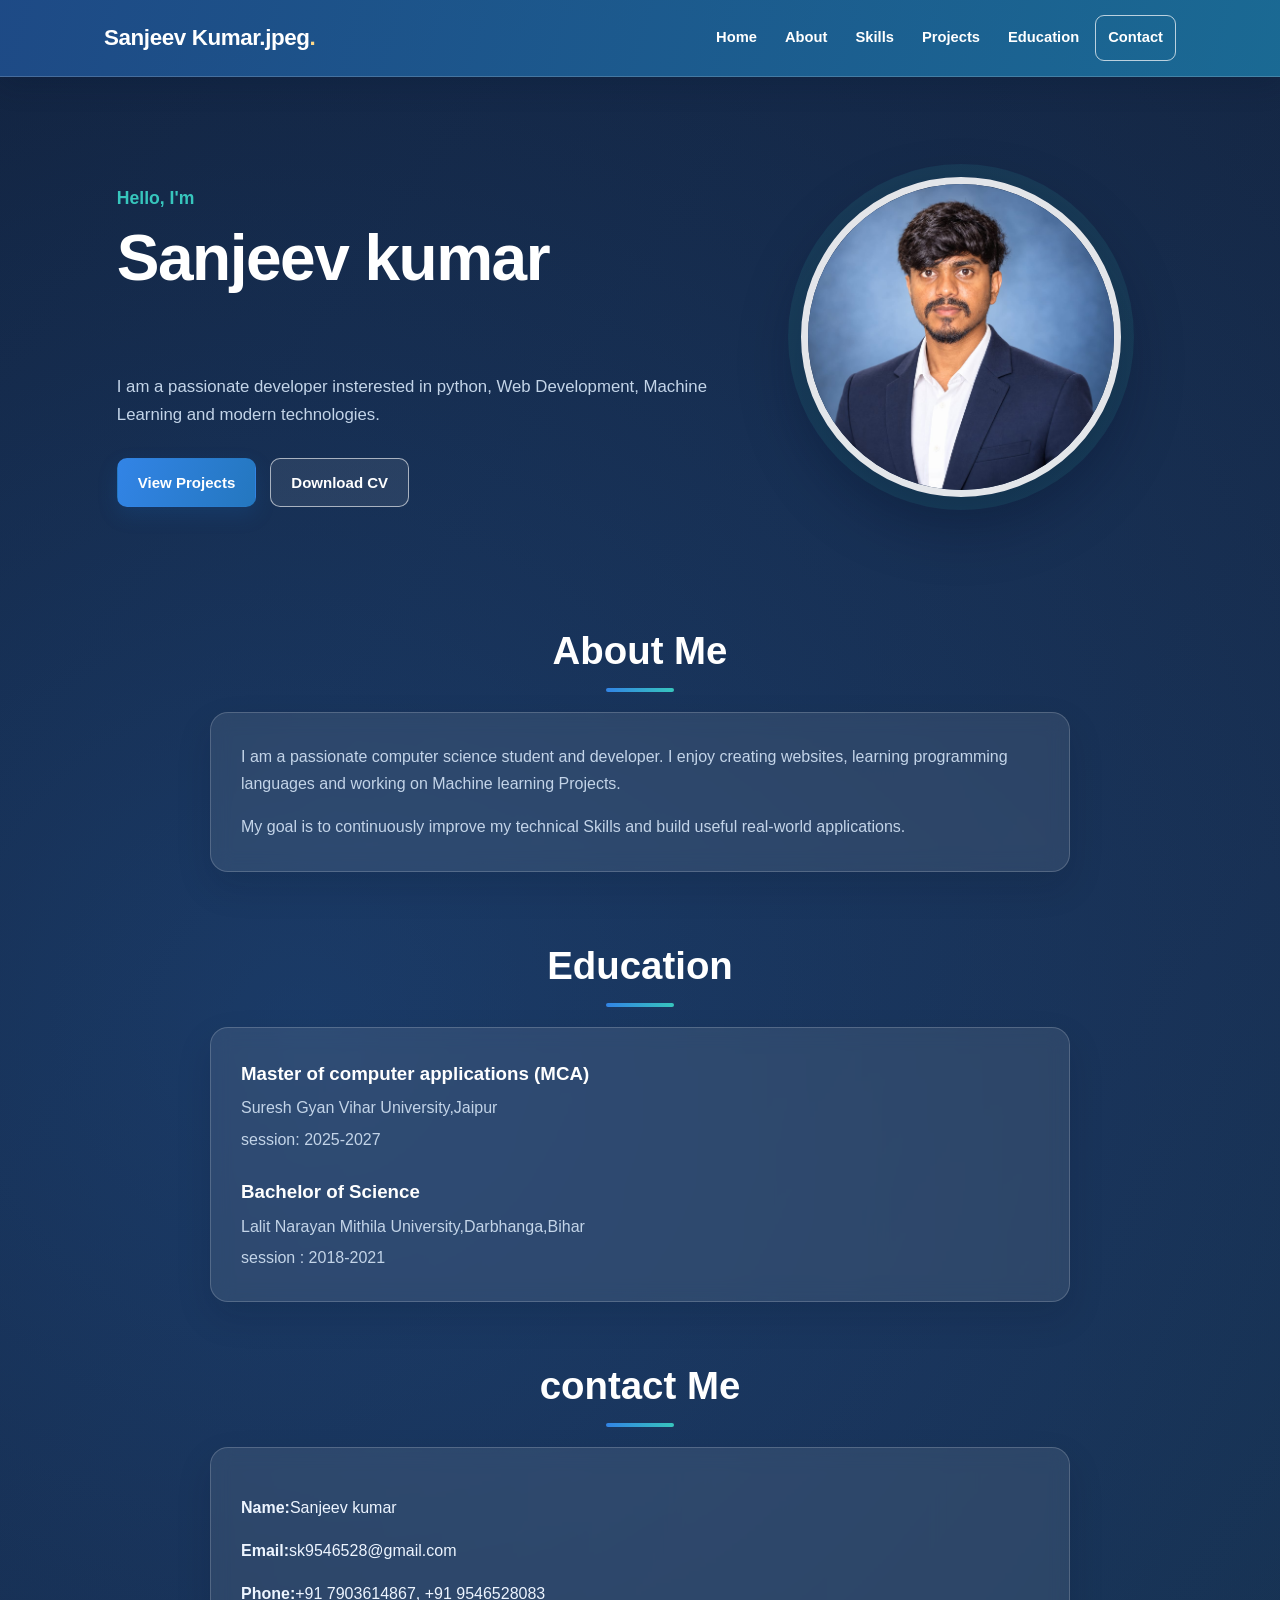
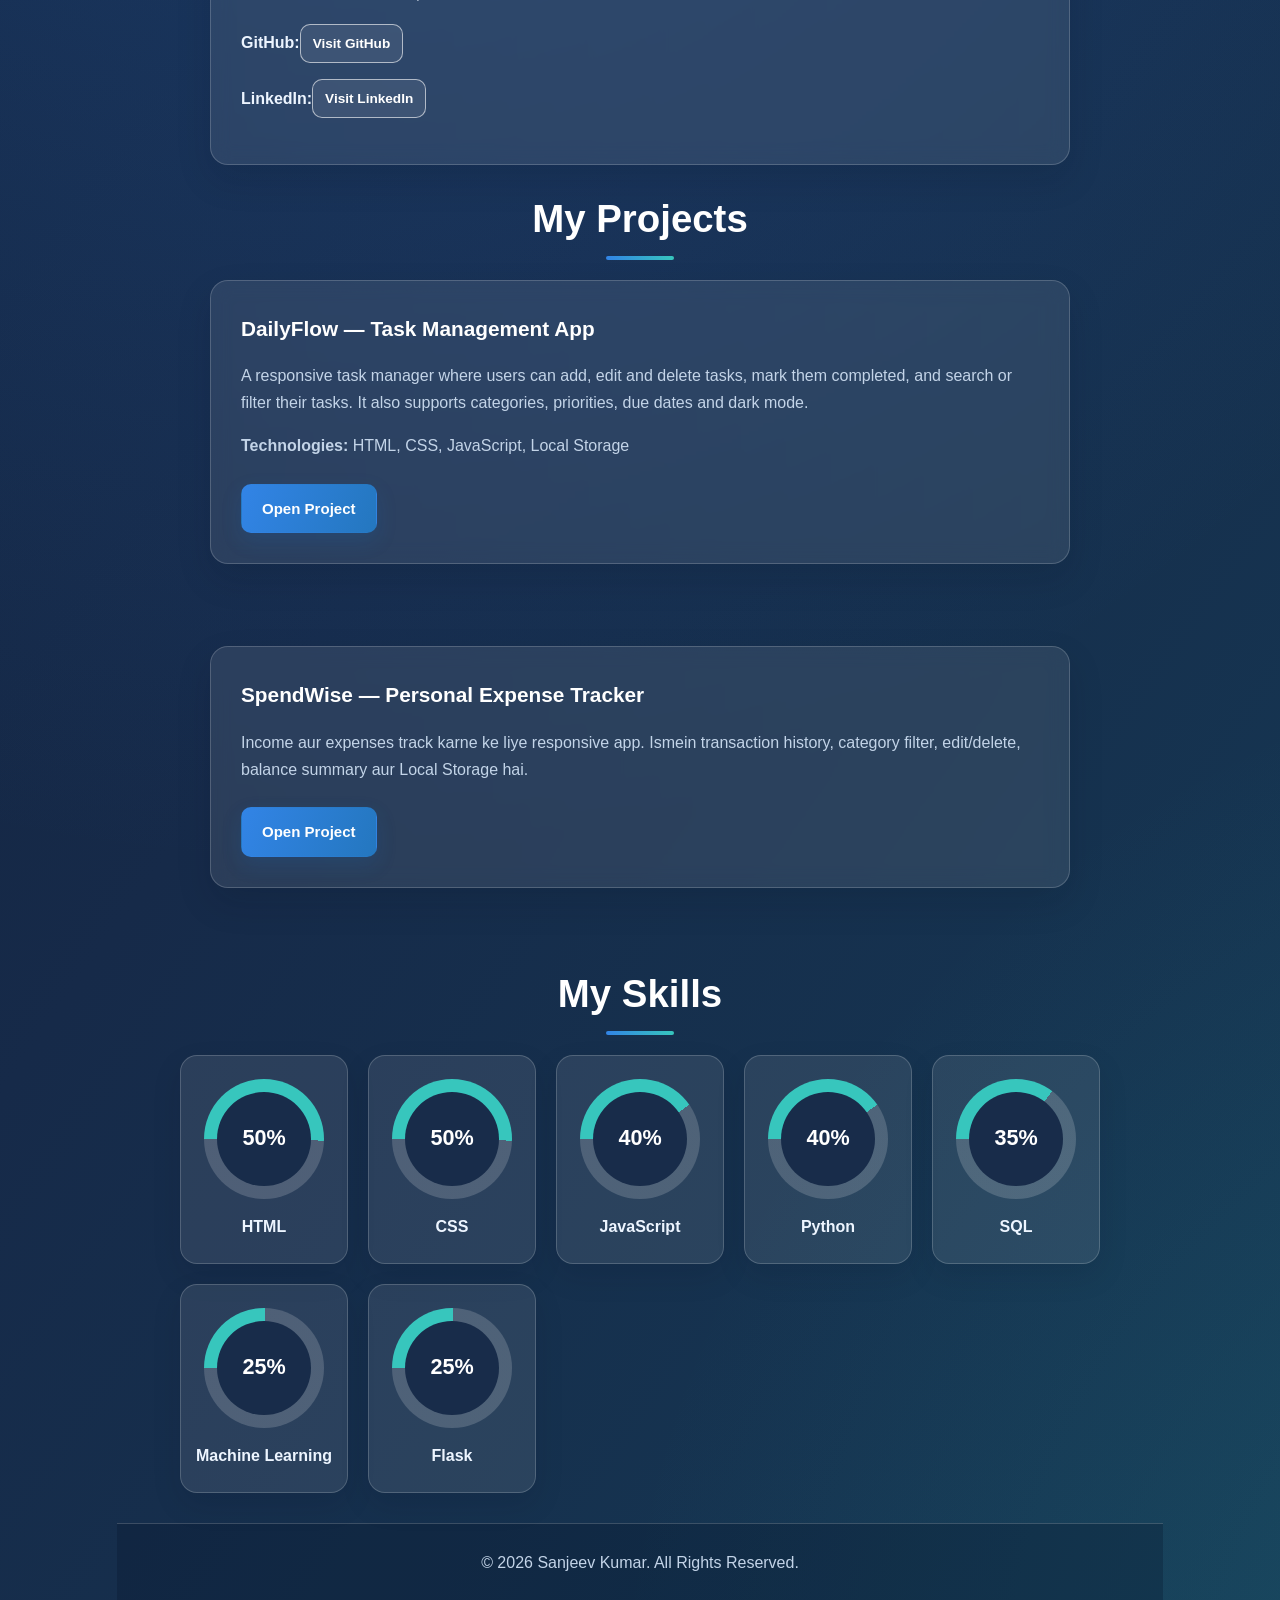
==== commit ba9b23d5: "Add files via upload" ====
--- a/index.html
+++ b/index.html
@@ -14,7 +14,7 @@
         <!--navbar-->
        <header class="site-header">
     <nav class="navbar" aria-label="Main navigation">
-        <a href="#home" class="logo">Sanjeev Kumar<span>.</span></a>
+        <a href="#home" class="logo">Sanjeev Kumar.jpeg<span>.</span></a>
 
         <ul class="nav-links">
             <li><a href="#home">Home</a></li>
@@ -58,7 +58,7 @@
 
             <div class="Profile">
                 <div class="Profile-circle">
-                    <img src="sanjeev kumar.jpg" alt="sanjeev kumar">
+                    <img src="sanjeev kumar.jpeg" alt="sanjeev kumar">
                 </div>
             </div>
 
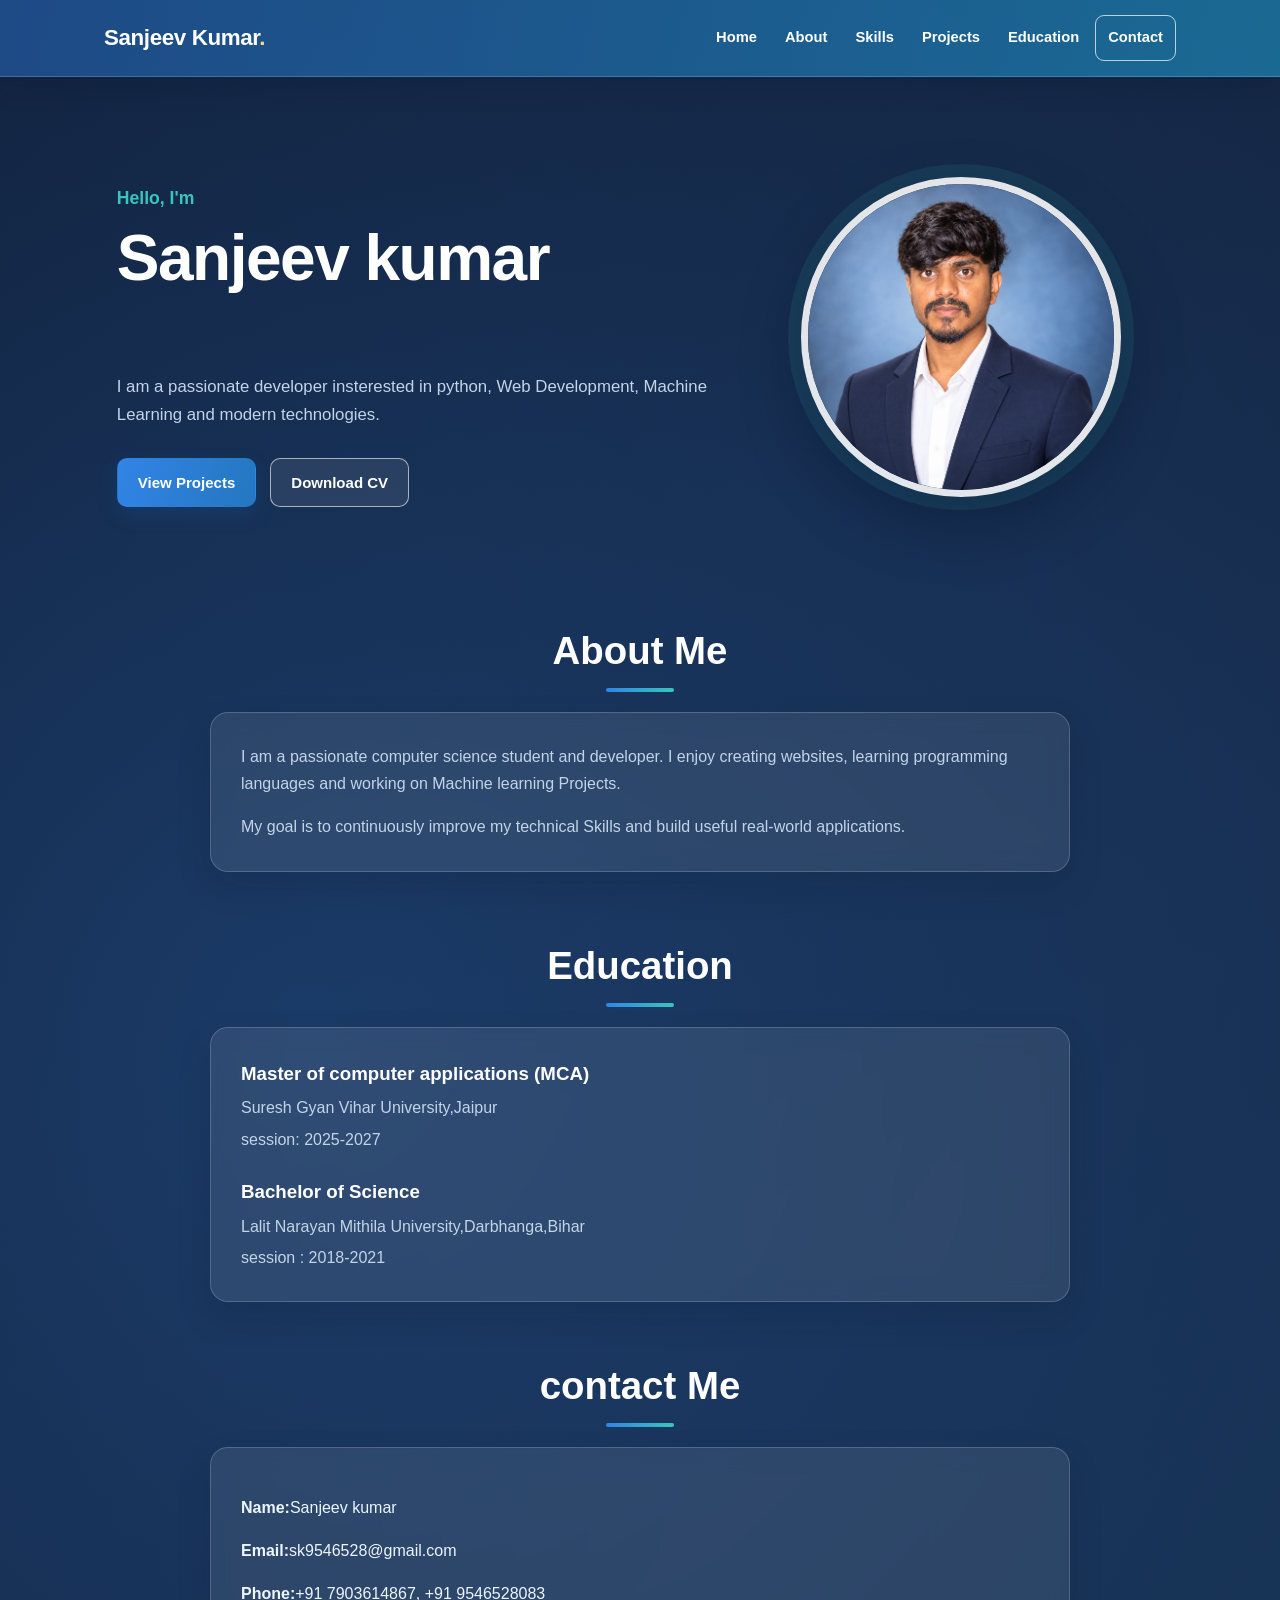
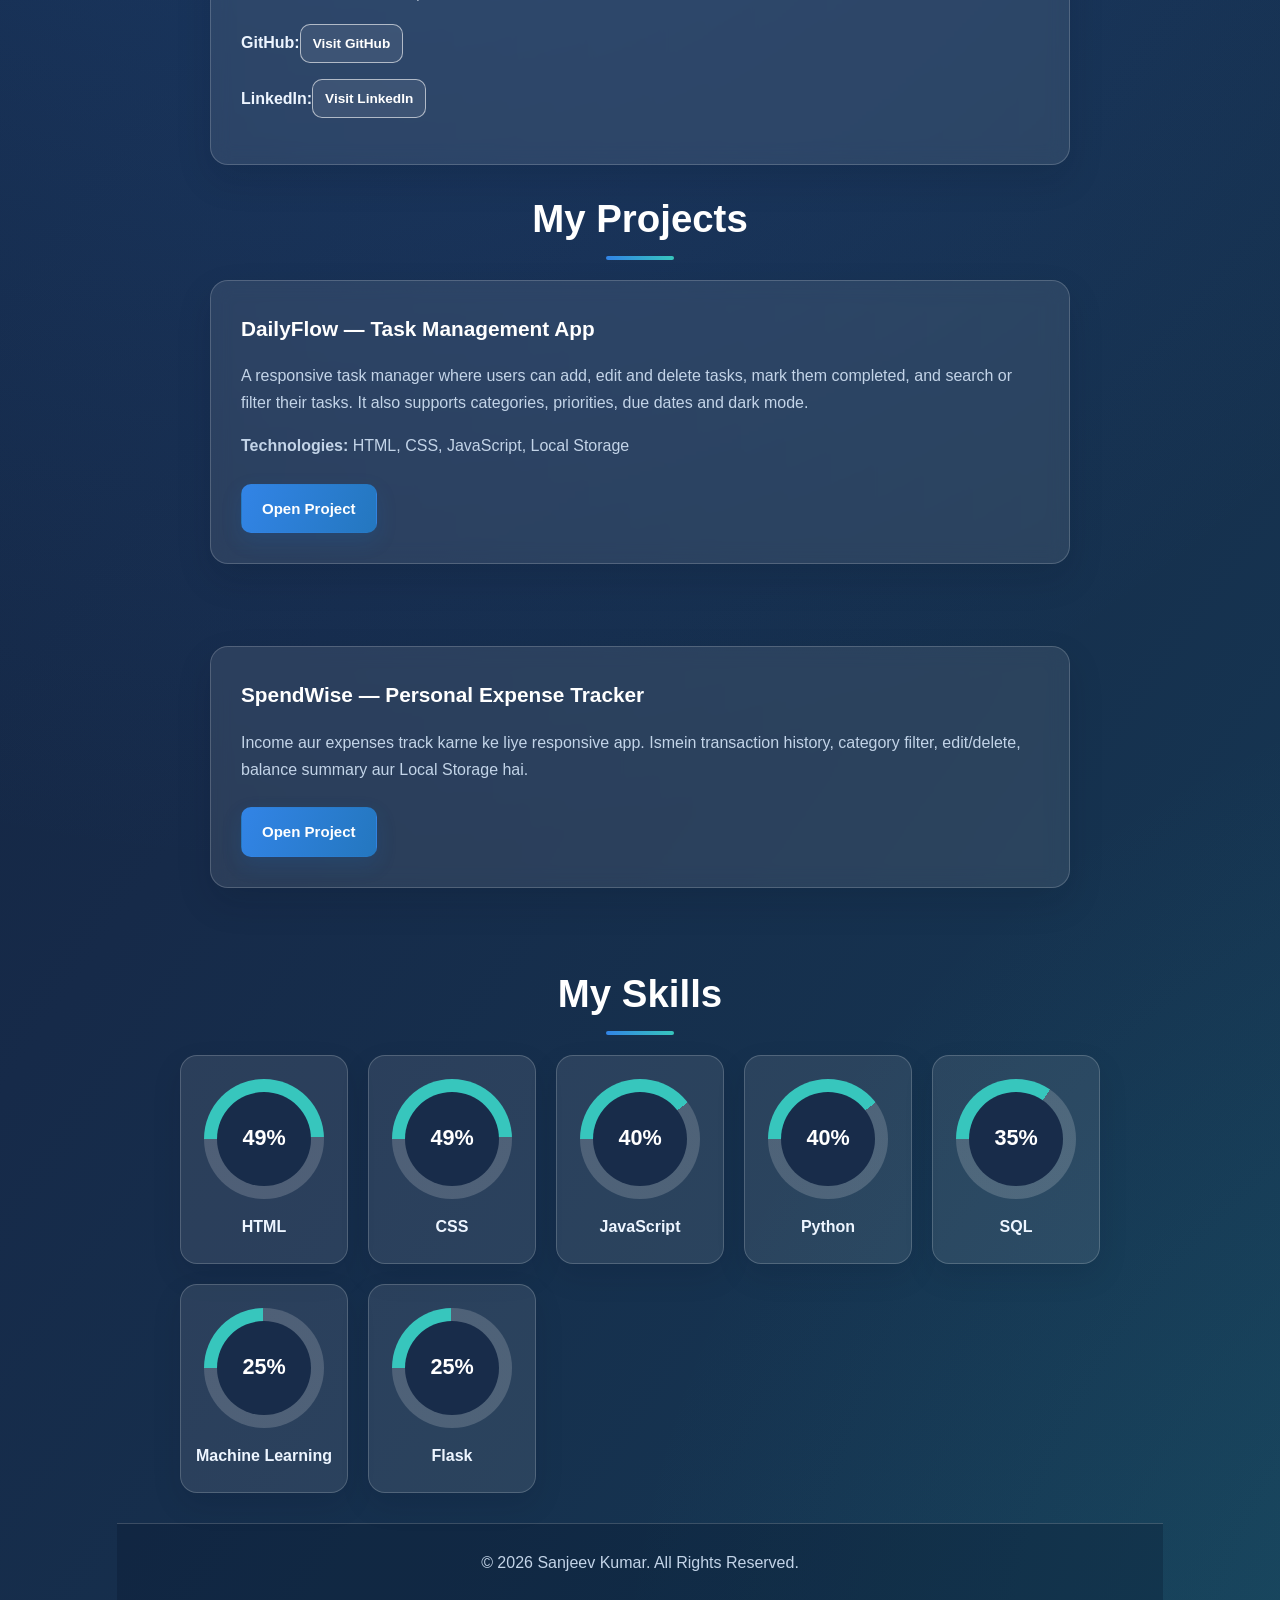
==== commit aed0b906: "Add files via upload" ====
--- a/index.html
+++ b/index.html
@@ -14,7 +14,7 @@
         <!--navbar-->
        <header class="site-header">
     <nav class="navbar" aria-label="Main navigation">
-        <a href="#home" class="logo">Sanjeev Kumar.jpeg<span>.</span></a>
+        <a href="#home" class="logo">Sanjeev Kumar<span>.</span></a>
 
         <ul class="nav-links">
             <li><a href="#home">Home</a></li>
@@ -152,7 +152,7 @@
             HTML, CSS, JavaScript, Local Storage
         </p>
 
-        <a href="task-manager/index.html"
+        <a href="task-manager/task-manager.html"
            class="btn"
            target="_blank"
            rel="noopener noreferrer">
@@ -170,7 +170,7 @@
         balance summary aur Local Storage hai.
     </p>
 
-    <a href="./expense-tracker/index.html"
+    <a href="expense-tracker/expense-tracker.html.html"
    class="btn"
    target="_blank"
    rel="noopener noreferrer">
